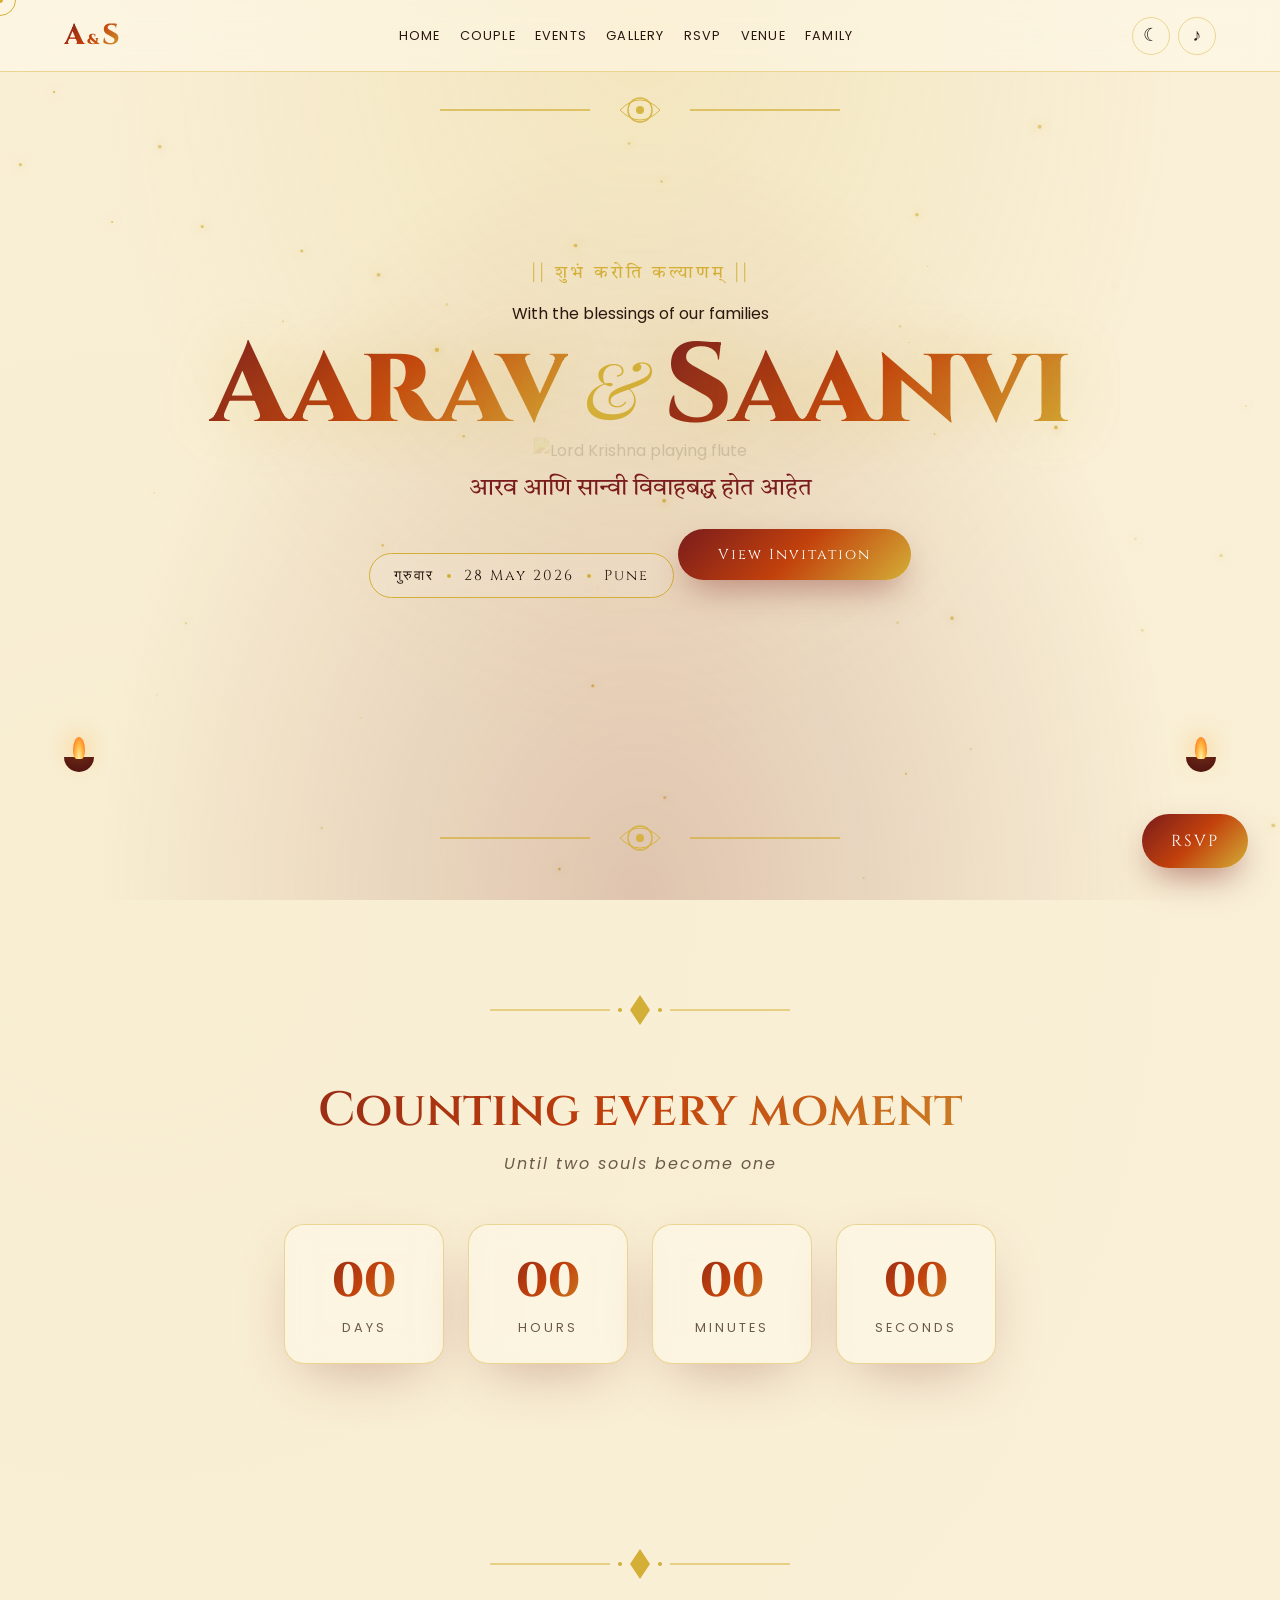
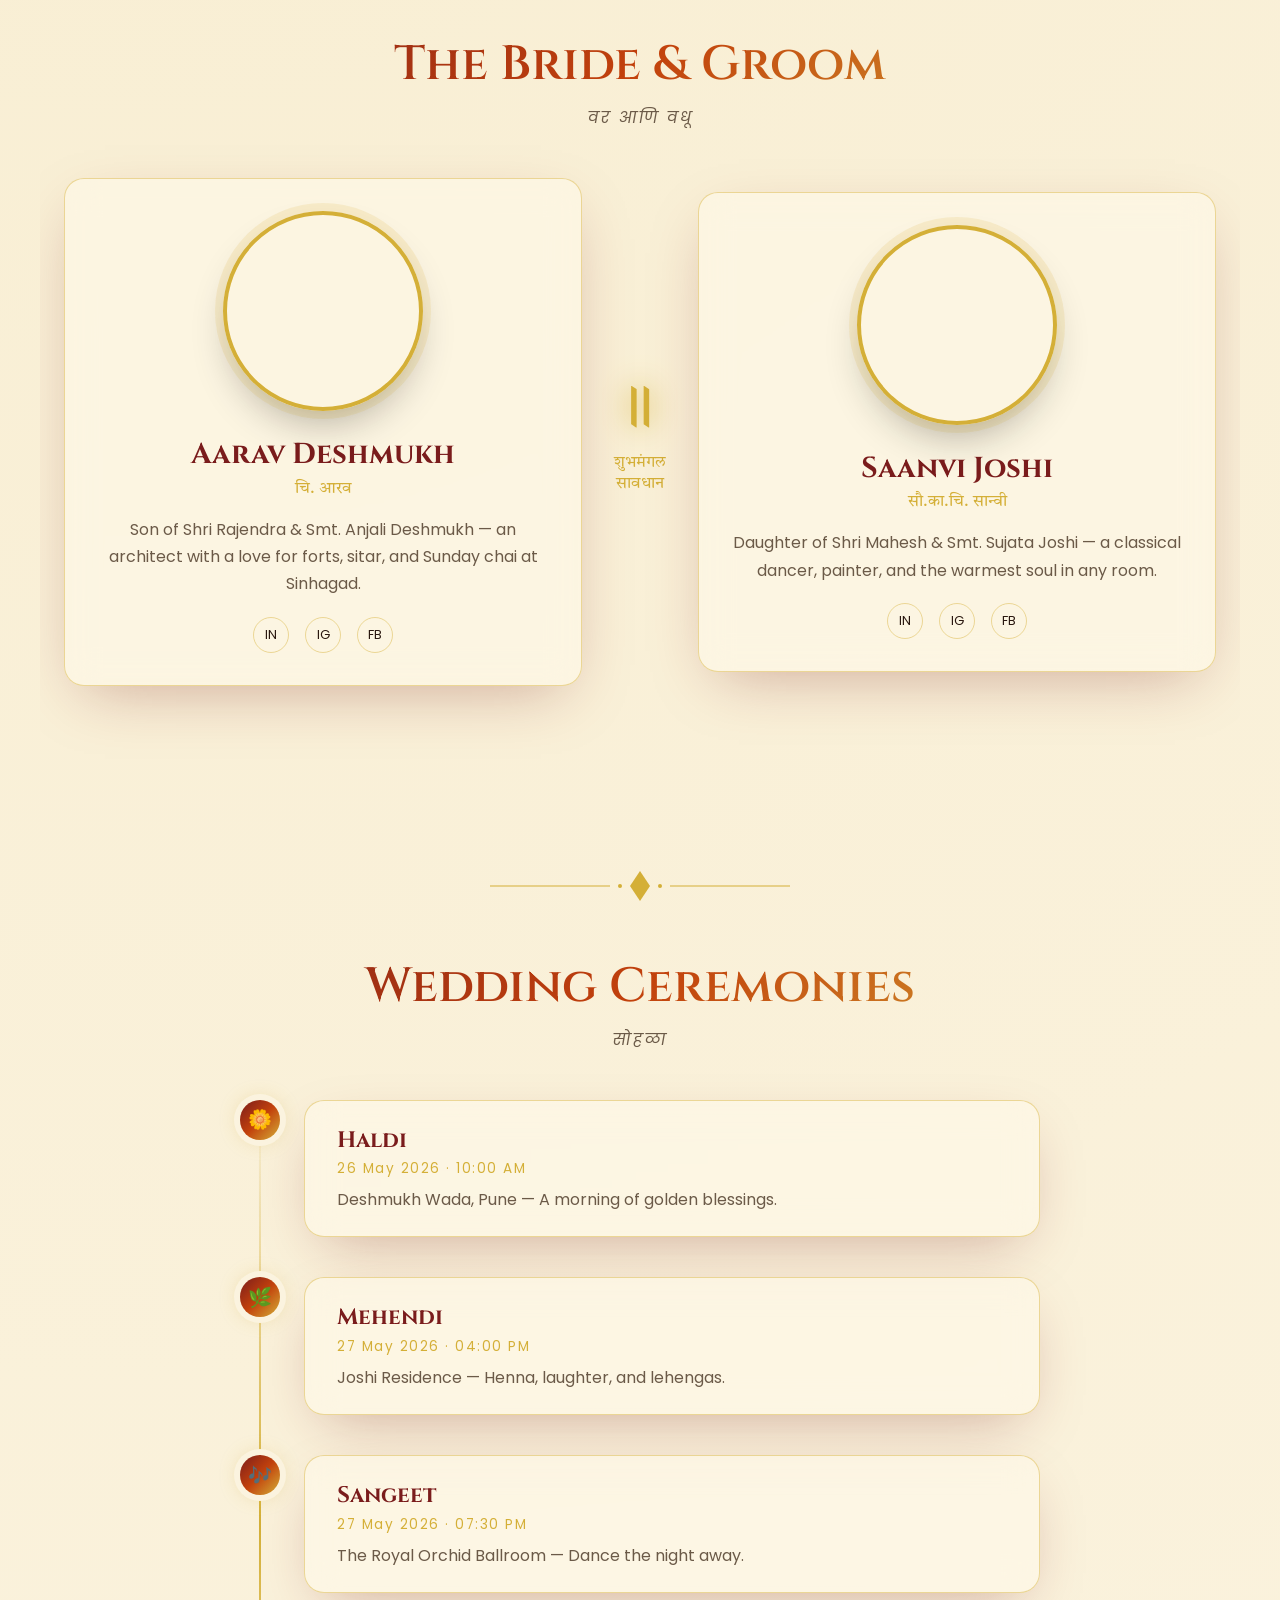
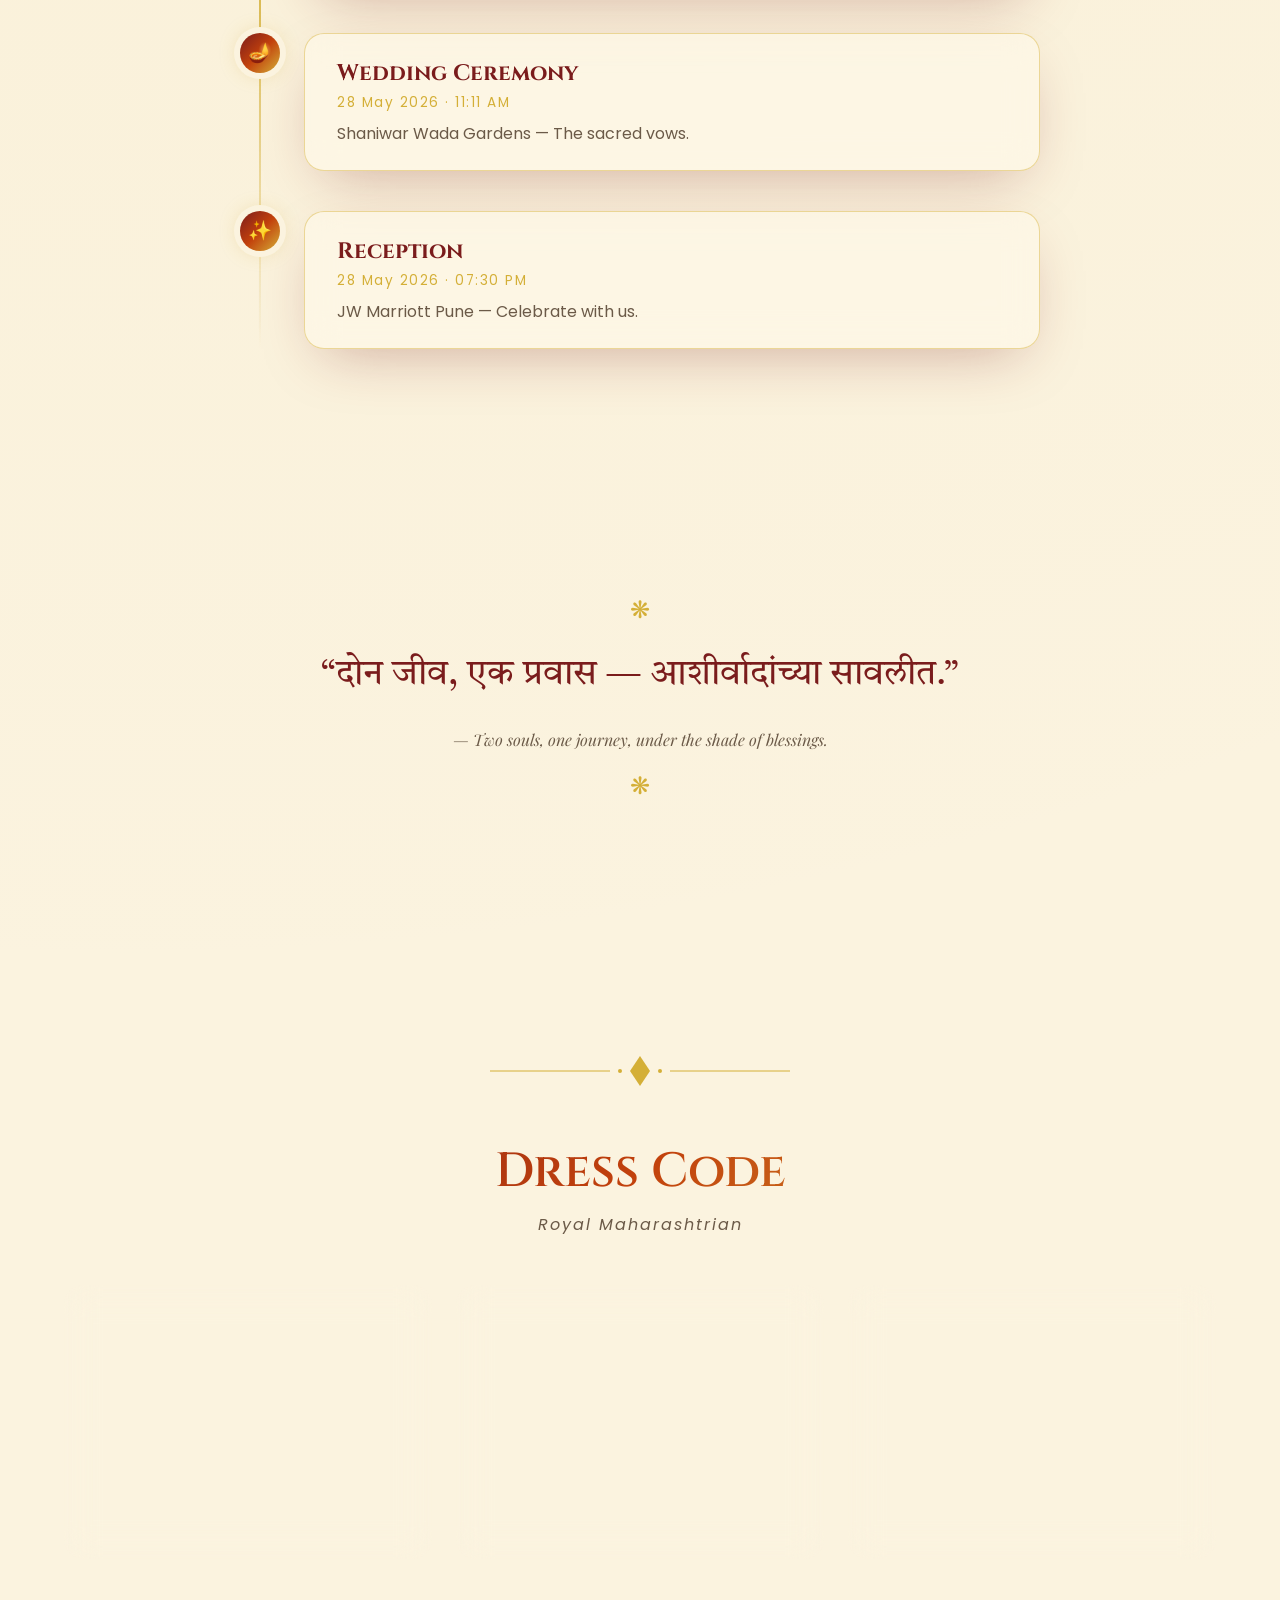
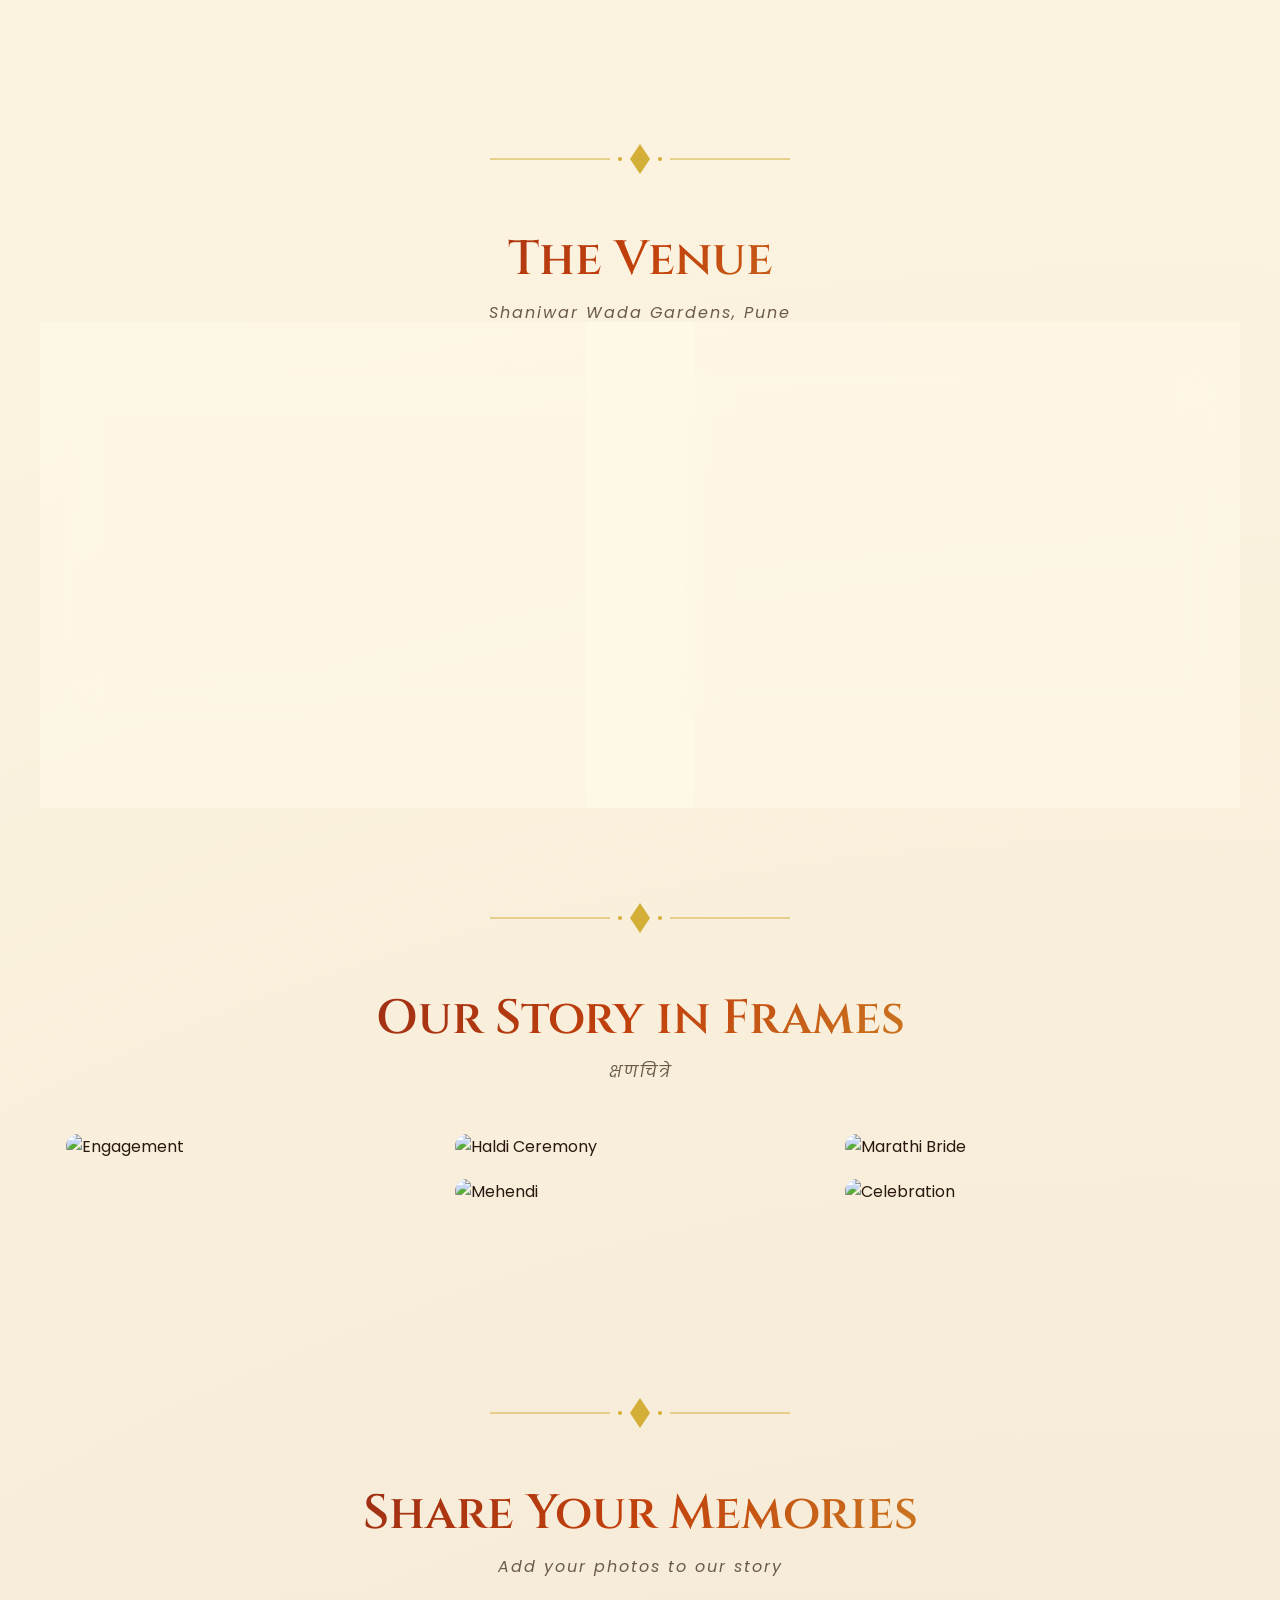
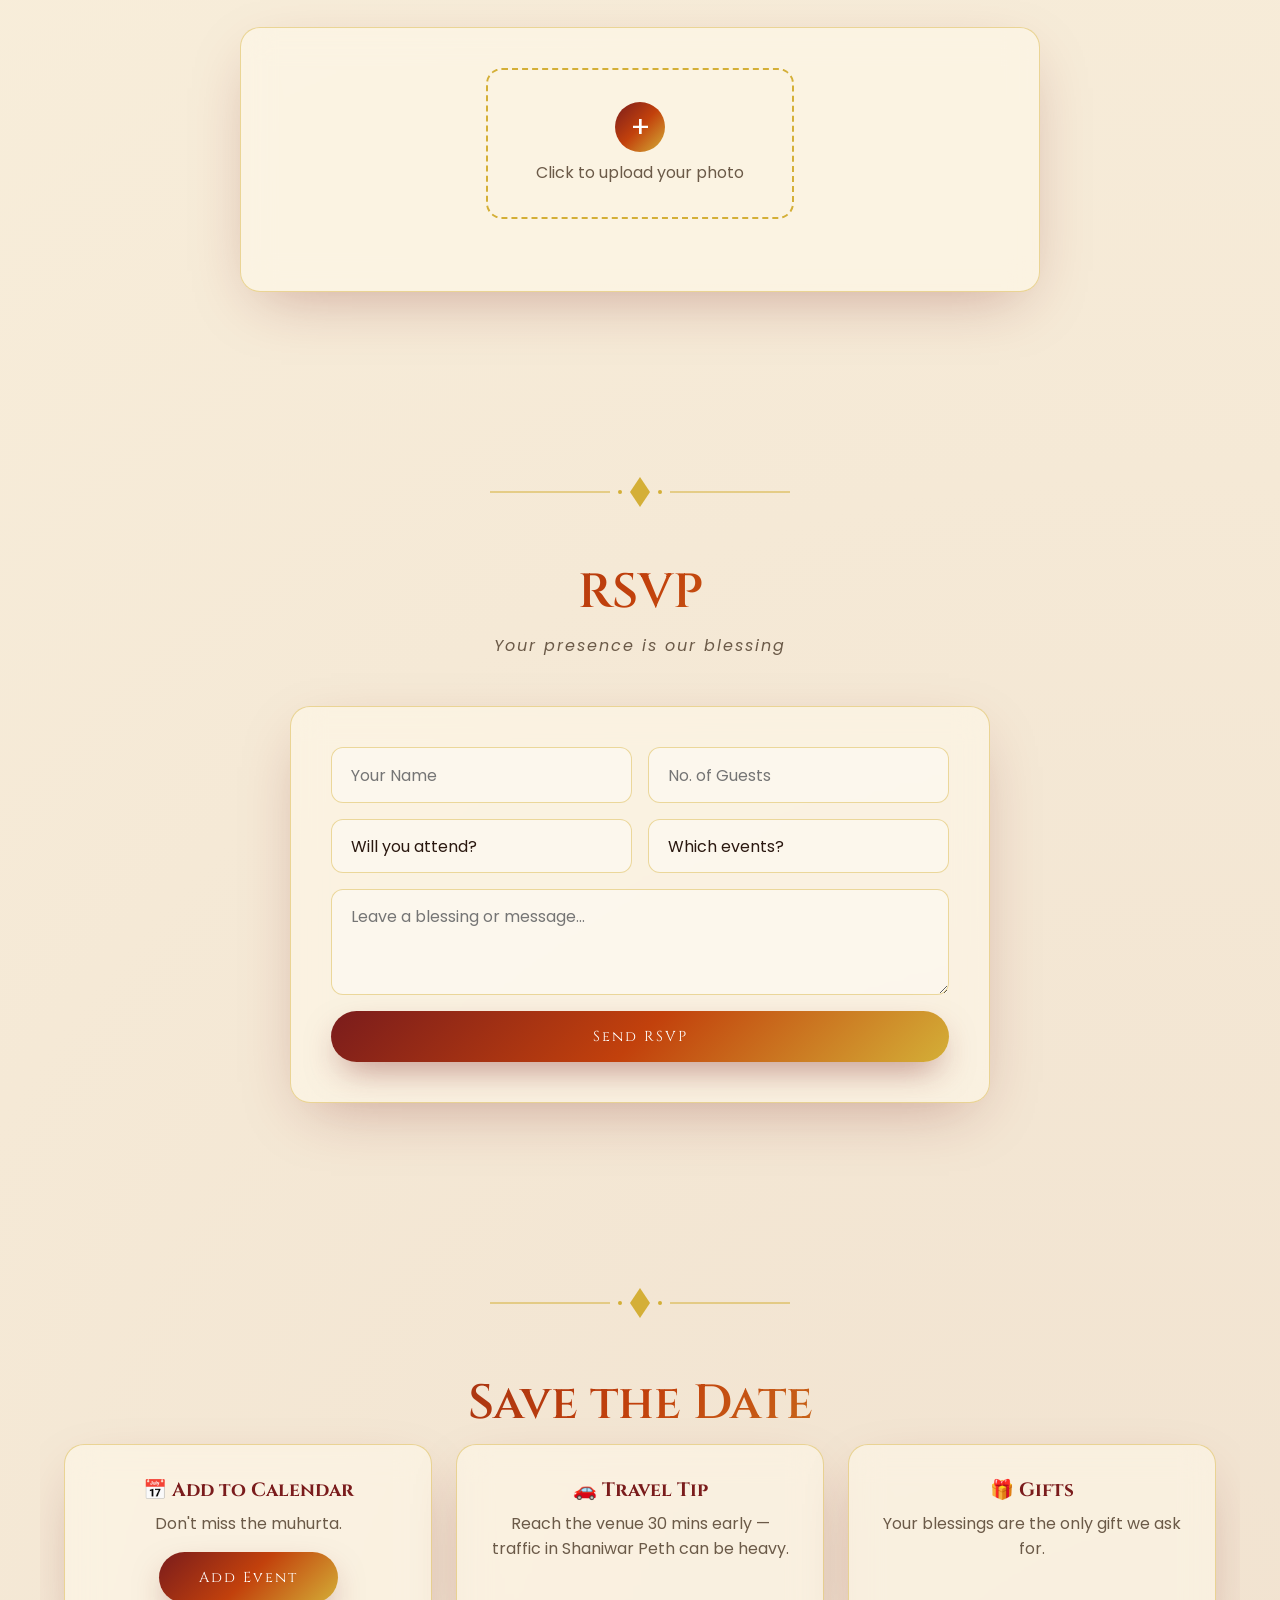
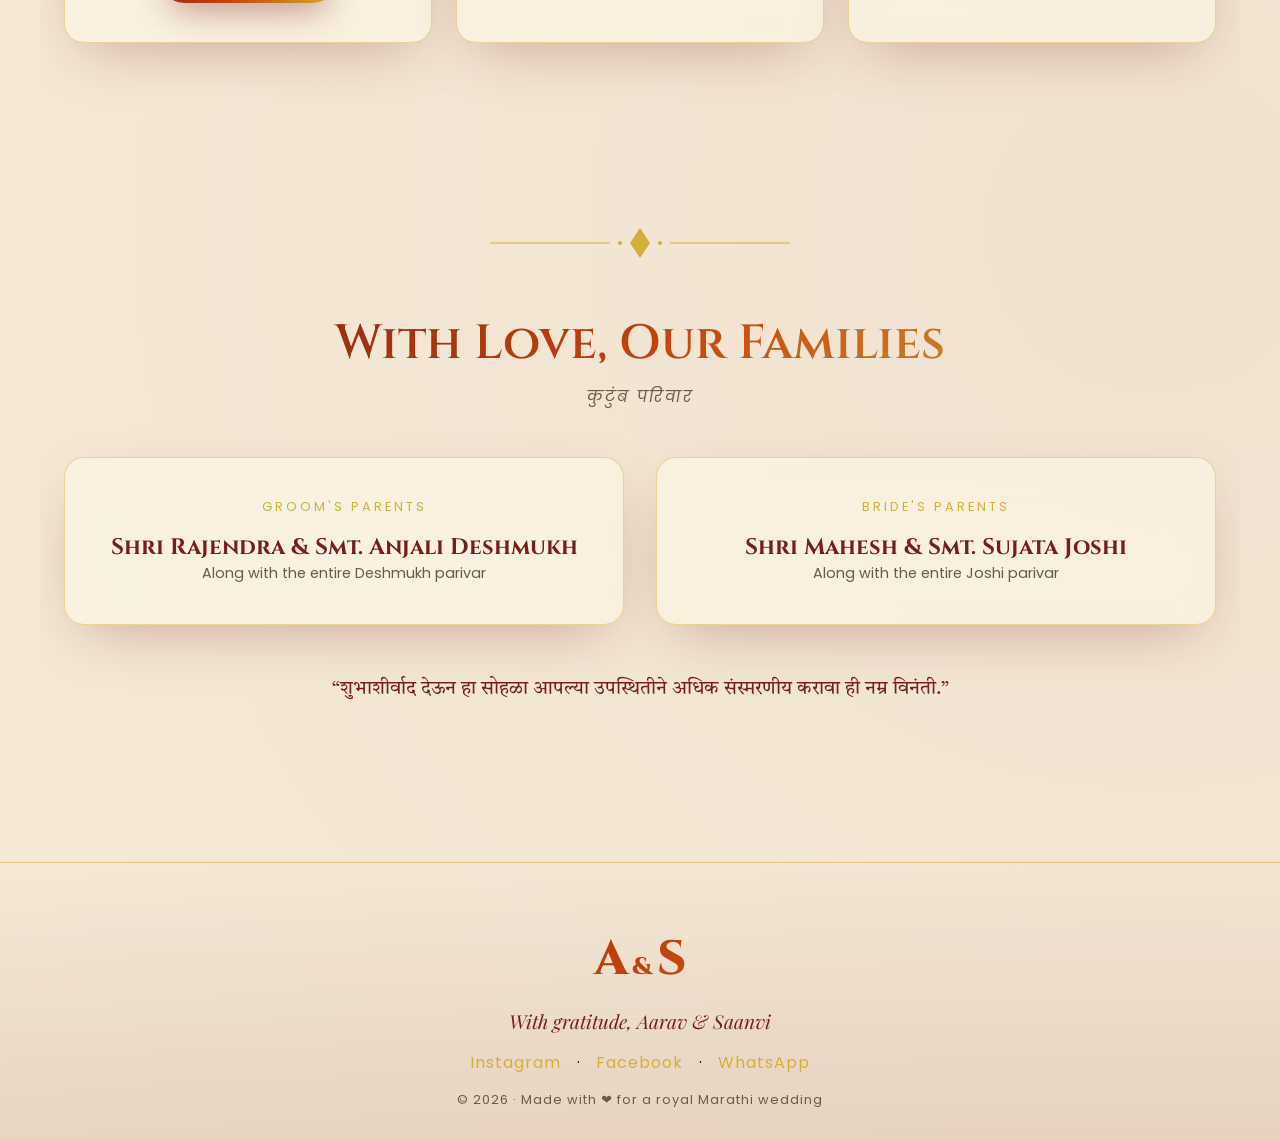
==== index.html @ 251d93b3 "new" ====
<!DOCTYPE html>
<html lang="mr">
<head>
<meta charset="UTF-8" />
<meta name="viewport" content="width=device-width, initial-scale=1.0" />
<meta name="description" content="Aarav & Saanvi — A Royal Marathi Wedding Invitation. Join us as two souls become one." />
<title>Aarav weds Saanvi · Royal Marathi Wedding Invitation</title>
<link rel="preconnect" href="https://fonts.googleapis.com">
<link rel="preconnect" href="https://fonts.gstatic.com" crossorigin>
<link href="https://fonts.googleapis.com/css2?family=Cinzel:wght@400;600;800&family=Playfair+Display:ital,wght@0,400;0,600;1,400&family=Poppins:wght@300;400;500;600&family=Tiro+Devanagari+Marathi&family=Yatra+One&display=swap" rel="stylesheet">
<link rel="stylesheet" href="https://unpkg.com/aos@2.3.4/dist/aos.css" />
<link rel="stylesheet" href="style.css" />
</head>
<body>

<!-- =========== LOADER =========== -->
<div id="loader" class="loader">
  <div class="loader-mandala"></div>
  <p class="loader-text">|| श्री गणेशाय नमः ||</p>
</div>

<!-- =========== CUSTOM CURSOR =========== -->
<div class="cursor-dot"></div>
<div class="cursor-ring"></div>

<!-- =========== SCROLL PROGRESS =========== -->
<div class="scroll-progress" id="scrollProgress"></div>

<!-- =========== PARTICLES =========== -->
<canvas id="particles"></canvas>

<!-- =========== FLOATING PETALS =========== -->
<div class="petals" id="petals"></div>

<!-- =========== NAV =========== -->
<header class="nav" id="nav">
  <a href="#hero" class="nav-logo">
    <span class="monogram">A<small>&amp;</small>S</span>
  </a>
  <nav class="nav-links" id="navLinks">
    <a href="#hero">Home</a>
    <a href="#couple">Couple</a>
    <a href="#events">Events</a>
    <a href="#gallery">Gallery</a>
    <a href="#rsvp">RSVP</a>
    <a href="#venue">Venue</a>
    <a href="#family">Family</a>
  </nav>
  <div class="nav-actions">
    <button class="icon-btn" id="themeToggle" title="Toggle theme">☾</button>
    <button class="icon-btn" id="audioToggle" title="Toggle music">♪</button>
    <button class="hamburger" id="hamburger" aria-label="Menu"><span></span><span></span><span></span></button>
  </div>
</header>

<audio id="bgMusic" loop>
  <source src="https://cdn.pixabay.com/download/audio/2022/03/15/audio_b87e9c4d6e.mp3?filename=indian-sitar-meditation-7969.mp3" type="audio/mpeg">
</audio>

<!-- =========== HERO =========== -->
<section id="hero" class="hero">
  <div class="hero-ornament top"></div>
  <div class="hero-inner">
    <p class="hero-shlok" data-aos="fade-down">|| शुभं करोति कल्याणम् ||</p>
    <p class="hero-pre" data-aos="fade-up">With the blessings of our families</p>
    <h1 class="hero-names" data-aos="zoom-in" data-aos-delay="200">
      <span class="name">Aarav</span>
      <span class="amp">&amp;</span>
      <span class="name">Saanvi</span>
    </h1>
    <p class="hero-marathi" data-aos="fade-up" data-aos-delay="400">आरव आणि सान्वी विवाहबद्ध होत आहेत</p>
    <div class="hero-date" data-aos="fade-up" data-aos-delay="500">
      <span>गुरुवार</span><span class="dot"></span><span>28 May 2026</span><span class="dot"></span><span>Pune</span>
    </div>
    <a href="#invite" class="btn-royal shimmer" data-aos="fade-up" data-aos-delay="700">View Invitation</a>
  </div>
  <div class="hero-ornament bottom"></div>
  <img src="https://upload.wikimedia.org/wikipedia/commons/thumb/c/c5/Krishna_playing_the_flute.png/548px-Krishna_playing_the_flute.png" class="hero-krishna" alt="Lord Krishna playing flute">
  <div class="diya"><div class="flame"></div></div>
  <div class="diya right"><div class="flame"></div></div>
</section>

<!-- =========== INVITE / COUNTDOWN =========== -->
<section id="invite" class="section countdown-section">
  <div class="ornament-sep" data-aos="fade-up"></div>
  <h2 class="section-title" data-aos="fade-up">Counting every moment</h2>
  <p class="section-sub" data-aos="fade-up">Until two souls become one</p>
  <div class="countdown" id="countdown" data-aos="zoom-in">
    <div class="cd-card"><span id="cd-days">00</span><label>Days</label></div>
    <div class="cd-card"><span id="cd-hours">00</span><label>Hours</label></div>
    <div class="cd-card"><span id="cd-mins">00</span><label>Minutes</label></div>
    <div class="cd-card"><span id="cd-secs">00</span><label>Seconds</label></div>
  </div>
</section>

<!-- =========== COUPLE =========== -->
<section id="couple" class="section">
  <div class="ornament-sep" data-aos="fade-up"></div>
  <h2 class="section-title" data-aos="fade-up">The Bride &amp; Groom</h2>
  <p class="section-sub" data-aos="fade-up">वर आणि वधू</p>
  <div class="couple-grid">
    <article class="couple-card glass" data-aos="fade-right">
      <div class="couple-photo" style="background-image:url('https://images.unsplash.com/photo-1512132411229-c30391241dd8?w=800&q=80')"></div>
      <h3>Aarav Deshmukh</h3>
      <p class="marathi-accent">चि. आरव</p>
      <p class="bio">Son of Shri Rajendra &amp; Smt. Anjali Deshmukh — an architect with a love for forts, sitar, and Sunday chai at Sinhagad.</p>
      <div class="socials"><a href="#">in</a><a href="#">ig</a><a href="#">fb</a></div>
    </article>
    <div class="couple-knot" data-aos="zoom-in">
      <div class="knot-symbol">॥</div>
      <p>शुभमंगल<br>सावधान</p>
    </div>
    <article class="couple-card glass" data-aos="fade-left">
      <div class="couple-photo" style="background-image:url('https://images.unsplash.com/photo-1583939003579-730e3918a45a?w=800&q=80')"></div>
      <h3>Saanvi Joshi</h3>
      <p class="marathi-accent">सौ.का.चि. सान्वी</p>
      <p class="bio">Daughter of Shri Mahesh &amp; Smt. Sujata Joshi — a classical dancer, painter, and the warmest soul in any room.</p>
      <div class="socials"><a href="#">in</a><a href="#">ig</a><a href="#">fb</a></div>
    </article>
  </div>
</section>

<!-- =========== EVENTS =========== -->
<section id="events" class="section">
  <div class="ornament-sep" data-aos="fade-up"></div>
  <h2 class="section-title" data-aos="fade-up">Wedding Ceremonies</h2>
  <p class="section-sub" data-aos="fade-up">सोहळा</p>
  <div class="timeline">
    <div class="t-item" data-aos="fade-up">
      <div class="t-icon">🌼</div>
      <div class="t-card glass">
        <h4>Haldi</h4>
        <p class="t-meta">26 May 2026 · 10:00 AM</p>
        <p>Deshmukh Wada, Pune — A morning of golden blessings.</p>
      </div>
    </div>
    <div class="t-item" data-aos="fade-up">
      <div class="t-icon">🌿</div>
      <div class="t-card glass">
        <h4>Mehendi</h4>
        <p class="t-meta">27 May 2026 · 04:00 PM</p>
        <p>Joshi Residence — Henna, laughter, and lehengas.</p>
      </div>
    </div>
    <div class="t-item" data-aos="fade-up">
      <div class="t-icon">🎶</div>
      <div class="t-card glass">
        <h4>Sangeet</h4>
        <p class="t-meta">27 May 2026 · 07:30 PM</p>
        <p>The Royal Orchid Ballroom — Dance the night away.</p>
      </div>
    </div>
    <div class="t-item" data-aos="fade-up">
      <div class="t-icon">🪔</div>
      <div class="t-card glass">
        <h4>Wedding Ceremony</h4>
        <p class="t-meta">28 May 2026 · 11:11 AM</p>
        <p>Shaniwar Wada Gardens — The sacred vows.</p>
      </div>
    </div>
    <div class="t-item" data-aos="fade-up">
      <div class="t-icon">✨</div>
      <div class="t-card glass">
        <h4>Reception</h4>
        <p class="t-meta">28 May 2026 · 07:30 PM</p>
        <p>JW Marriott Pune — Celebrate with us.</p>
      </div>
    </div>
  </div>
</section>

<!-- =========== MARATHI QUOTE =========== -->
<section class="section quote-section">
  <blockquote class="marathi-quote" data-aos="fade-up">
    “दोन जीव, एक प्रवास — आशीर्वादांच्या सावलीत.”
    <cite>— Two souls, one journey, under the shade of blessings.</cite>
  </blockquote>
</section>

<!-- =========== DRESS CODE =========== -->
<section id="dress" class="section">
  <div class="ornament-sep" data-aos="fade-up"></div>
  <h2 class="section-title" data-aos="fade-up">Dress Code</h2>
  <p class="section-sub" data-aos="fade-up">Royal Maharashtrian</p>
  <div class="dress-grid">
    <div class="dress-card glass" data-aos="zoom-in">
      <div class="dress-icon">👰</div>
      <h4>For Her</h4>
      <p>Nauvari saree, Paithani, or lehenga in royal hues. Nath, kolhapuri jewellery, gajra.</p>
    </div>
    <div class="dress-card glass" data-aos="zoom-in" data-aos-delay="100">
      <div class="dress-icon">🤵</div>
      <h4>For Him</h4>
      <p>Sherwani, kurta-pajama or dhoti-uparna with Peshwai pheta in maroon or gold.</p>
    </div>
    <div class="dress-card glass" data-aos="zoom-in" data-aos-delay="200">
      <h4>Palette</h4>
      <div class="palette">
        <span style="background:#7a1c1c"></span>
        <span style="background:#c2410c"></span>
        <span style="background:#f5e6c8"></span>
        <span style="background:#d4af37"></span>
        <span style="background:#1b1b1b"></span>
      </div>
      <p>Maroon · Saffron · Cream · Gold · Ink</p>
    </div>
  </div>
</section>

<!-- =========== VENUE =========== -->
<section id="venue" class="section">
  <div class="ornament-sep" data-aos="fade-up"></div>
  <h2 class="section-title" data-aos="fade-up">The Venue</h2>
  <p class="section-sub" data-aos="fade-up">Shaniwar Wada Gardens, Pune</p>
  <div class="venue-grid">
    <a href="https://www.google.com/maps/dir/?api=1&destination=Shaniwar+Wada+Pune" target="_blank" class="venue-map glass" data-aos="fade-right" title="Open in Google Maps">
      <iframe src="https://www.google.com/maps?q=Shaniwar+Wada+Pune&output=embed" loading="lazy" referrerpolicy="no-referrer-when-downgrade"></iframe>
    </a>
    <div class="venue-info glass" data-aos="fade-left">
      <h3>Shaniwar Wada Gardens</h3>
      <p>Shaniwar Peth, Pune, Maharashtra 411030</p>
      <p class="muted">Ample parking. Valet available. Please arrive 30 minutes before muhurta.</p>
      <a class="btn-royal" target="_blank" href="https://www.google.com/maps/dir/?api=1&destination=Shaniwar+Wada+Pune">Navigate Now</a>
    </div>
  </div>
</section>

<!-- =========== GALLERY =========== -->
<section id="gallery" class="section">
  <div class="ornament-sep" data-aos="fade-up"></div>
  <h2 class="section-title" data-aos="fade-up">Our Story in Frames</h2>
  <p class="section-sub" data-aos="fade-up">क्षणचित्रे</p>
  <div class="masonry" id="masonry">
    <img data-aos="fade-up" src="https://images.unsplash.com/photo-1515934751635-c81c6bc9a2d8?w=800&q=80" alt="Engagement">
    <img data-aos="fade-up" src="https://images.unsplash.com/photo-1607861716497-e65ab29fc7ac?w=800&q=80" alt="">
    <img data-aos="fade-up" src="https://images.unsplash.com/photo-1621112904887-419379ce6824?w=800&q=80" alt="Haldi Ceremony">
    <img data-aos="fade-up" src="https://images.unsplash.com/photo-1544006659-f0b21f04cb1d?w=800&q=80" alt="Mehendi">
    <img data-aos="fade-up" src="https://images.unsplash.com/photo-1583939411023-14783179e581?w=800&q=80" alt="Marathi Bride">
    <img data-aos="fade-up" src="https://images.unsplash.com/photo-1606800052052-a08af7148866?w=800&q=80" alt="Celebration">
  </div>
</section>

<!-- =========== GUEST UPLOAD =========== -->
<section id="upload" class="section">
  <div class="ornament-sep" data-aos="fade-up"></div>
  <h2 class="section-title" data-aos="fade-up">Share Your Memories</h2>
  <p class="section-sub" data-aos="fade-up">Add your photos to our story</p>
  <div class="upload-box glass" data-aos="zoom-in">
    <label class="upload-label" for="guestUpload">
      <span class="upload-plus">+</span>
      <span>Click to upload your photo</span>
    </label>
    <input id="guestUpload" type="file" accept="image/*" hidden multiple>
    <div class="guest-gallery" id="guestGallery"></div>
  </div>
</section>

<!-- =========== RSVP =========== -->
<section id="rsvp" class="section">
  <div class="ornament-sep" data-aos="fade-up"></div>
  <h2 class="section-title" data-aos="fade-up">RSVP</h2>
  <p class="section-sub" data-aos="fade-up">Your presence is our blessing</p>
  <form class="rsvp-form glass" id="rsvpForm" data-aos="fade-up">
    <div class="row">
      <input required name="name" placeholder="Your Name" />
      <input required type="number" min="1" max="20" name="guests" placeholder="No. of Guests" />
    </div>
    <div class="row">
      <select name="attending" required>
        <option value="">Will you attend?</option>
        <option>Joyfully accepts</option>
        <option>Regretfully declines</option>
      </select>
      <select name="event">
        <option value="">Which events?</option>
        <option>All ceremonies</option>
        <option>Wedding only</option>
        <option>Reception only</option>
      </select>
    </div>
    <textarea name="message" rows="3" placeholder="Leave a blessing or message..."></textarea>
    <button class="btn-royal shimmer" type="submit">Send RSVP</button>
    <p class="rsvp-thanks" id="rsvpThanks" hidden>🌸 Thank you! Your blessings are received.</p>
  </form>
</section>

<!-- =========== REMINDER =========== -->
<section id="reminder" class="section">
  <div class="ornament-sep" data-aos="fade-up"></div>
  <h2 class="section-title" data-aos="fade-up">Save the Date</h2>
  <div class="reminder-grid">
    <div class="rem-card glass" data-aos="fade-up">
      <h4>📅 Add to Calendar</h4>
      <p>Don't miss the muhurta.</p>
      <a class="btn-royal" id="calBtn" href="#">Add Event</a>
    </div>
    <div class="rem-card glass" data-aos="fade-up" data-aos-delay="100">
      <h4>🚗 Travel Tip</h4>
      <p>Reach the venue 30 mins early — traffic in Shaniwar Peth can be heavy.</p>
    </div>
    <div class="rem-card glass" data-aos="fade-up" data-aos-delay="200">
      <h4>🎁 Gifts</h4>
      <p>Your blessings are the only gift we ask for.</p>
    </div>
  </div>
</section>

<!-- =========== FAMILY =========== -->
<section id="family" class="section">
  <div class="ornament-sep" data-aos="fade-up"></div>
  <h2 class="section-title" data-aos="fade-up">With Love, Our Families</h2>
  <p class="section-sub" data-aos="fade-up">कुटुंब परिवार</p>
  <div class="family-grid">
    <div class="family-card glass" data-aos="fade-right">
      <p class="fam-tag">Groom's Parents</p>
      <h3>Shri Rajendra &amp; Smt. Anjali Deshmukh</h3>
      <p class="muted">Along with the entire Deshmukh parivar</p>
    </div>
    <div class="family-card glass" data-aos="fade-left">
      <p class="fam-tag">Bride's Parents</p>
      <h3>Shri Mahesh &amp; Smt. Sujata Joshi</h3>
      <p class="muted">Along with the entire Joshi parivar</p>
    </div>
  </div>
  <p class="blessing" data-aos="fade-up">
    “शुभाशीर्वाद देऊन हा सोहळा आपल्या उपस्थितीने अधिक संस्मरणीय करावा ही नम्र विनंती.”
  </p>
</section>

<!-- =========== FOOTER =========== -->
<footer class="footer">
  <div class="footer-monogram">A<small>&amp;</small>S</div>
  <p class="footer-thanks">With gratitude, Aarav &amp; Saanvi</p>
  <div class="footer-socials">
    <a href="#">Instagram</a><span>·</span><a href="#">Facebook</a><span>·</span><a href="#">WhatsApp</a>
  </div>
  <p class="copyright">© 2026 · Made with ❤ for a royal Marathi wedding</p>
</footer>

<!-- Floating RSVP -->
<a href="#rsvp" class="floating-rsvp shimmer">RSVP</a>

<!-- Lightbox -->
<div class="lightbox" id="lightbox"><img id="lightboxImg" alt=""><span class="lb-close">×</span></div>

<script src="https://unpkg.com/aos@2.3.4/dist/aos.js"></script>
<script src="script.js"></script>
</body>
</html>
---- style.css ----
/* =====================================================
   Royal Marathi Wedding Invitation — Stylesheet
   Palette: Maroon · Saffron · Cream · Gold · Ink
   ===================================================== */

:root {
  --maroon: #7a1c1c;
  --maroon-deep: #4d0f0f;
  --saffron: #c2410c;
  --gold: #d4af37;
  --gold-soft: #e8c66a;
  --cream: #f5e6c8;
  --cream-soft: #fbf3df;
  --ink: #1b1410;
  --bg: #fbf3df;
  --fg: #2a1810;
  --muted: #6b5a48;
  --glass: rgba(255, 250, 235, 0.55);
  --glass-border: rgba(212, 175, 55, 0.45);
  --shadow-gold: 0 20px 60px -20px rgba(122, 28, 28, 0.35);
  --grad-royal: linear-gradient(135deg, #7a1c1c 0%, #c2410c 50%, #d4af37 100%);
  --grad-gold: linear-gradient(135deg, #d4af37, #f5e6c8, #d4af37);

  --f-display: "Cinzel", "Playfair Display", serif;
  --f-body: "Poppins", system-ui, sans-serif;
  --f-marathi: "Tiro Devanagari Marathi", "Yatra One", serif;
  --f-yatra: "Yatra One", serif;
}

[data-theme="dark"] {
  --bg: #14080a;
  --fg: #f5e6c8;
  --muted: #c9b48a;
  --cream: #2a1a14;
  --cream-soft: #1d1109;
  --glass: rgba(40, 20, 15, 0.55);
  --glass-border: rgba(212, 175, 55, 0.35);
}

* { box-sizing: border-box; margin: 0; padding: 0; }

html { scroll-behavior: smooth; overflow-x: hidden; width: 100%; }

body {
  font-family: var(--f-body);
  background: var(--bg);
  color: var(--fg);
  overflow-x: hidden;
  cursor: none;
  background-image:
    radial-gradient(circle at 10% 10%, rgba(212,175,55,.08), transparent 40%),
    radial-gradient(circle at 90% 90%, rgba(122,28,28,.08), transparent 40%);
}

a { color: inherit; text-decoration: none; }
img { max-width: 100%; display: block; }

/* ========= LOADER ========= */
.loader {
  position: fixed; inset: 0; z-index: 9999;
  background: radial-gradient(circle, var(--maroon-deep), #000);
  display: grid; place-items: center;
  transition: opacity .8s ease, visibility .8s ease;
}
.loader.hide { opacity: 0; visibility: hidden; }
.loader-mandala {
  width: 120px; height: 120px;
  border-radius: 50%;
  border: 3px dashed var(--gold);
  border-top-color: var(--cream);
  animation: spin 3s linear infinite;
  box-shadow: 0 0 60px rgba(212,175,55,.6);
}
.loader-text {
  position: absolute; bottom: 30%;
  color: var(--gold); font-family: var(--f-marathi); font-size: 1.2rem;
  letter-spacing: 2px;
}
@keyframes spin { to { transform: rotate(360deg); } }

/* ========= CURSOR ========= */
.cursor-dot, .cursor-ring {
  position: fixed; pointer-events: none; z-index: 9998;
  border-radius: 50%; transform: translate(-50%, -50%);
  transition: transform .15s ease;
}
.cursor-dot { width: 6px; height: 6px; background: var(--gold); }
.cursor-ring { width: 32px; height: 32px; border: 1.5px solid var(--gold); transition: transform .25s ease, width .25s, height .25s; }
.cursor-ring.grow { width: 60px; height: 60px; background: rgba(212,175,55,.15); }
@media (max-width: 900px) { .cursor-dot, .cursor-ring { display: none; } body { cursor: auto; } }

/* ========= SCROLL PROGRESS ========= */
.scroll-progress {
  position: fixed; top: 0; left: 0; height: 3px; width: 0;
  background: var(--grad-gold); z-index: 9000;
  box-shadow: 0 0 10px var(--gold);
}

/* ========= PARTICLES & PETALS ========= */
#particles { position: fixed; inset: 0; z-index: -1; pointer-events: none; }
.petals { position: fixed; inset: 0; pointer-events: none; z-index: 1; overflow: hidden; }
.petal {
  position: absolute; top: -20px;
  width: 14px; height: 14px;
  background: radial-gradient(circle at 30% 30%, #ffb88c, #c2410c 60%, #7a1c1c);
  border-radius: 50% 0 50% 0;
  opacity: .75;
  animation: petalFall linear infinite;
}
@keyframes petalFall {
  0% { transform: translateY(-20px) rotate(0); opacity: 0; }
  10% { opacity: .8; }
  100% { transform: translateY(110vh) rotate(720deg); opacity: 0; }
}

/* ========= NAV ========= */
.nav {
  position: fixed; top: 0; left: 0; right: 0; z-index: 100;
  display: flex; align-items: center; justify-content: space-between;
  padding: 1rem 5%;
  padding-top: calc(1rem + env(safe-area-inset-top, 0px));
  backdrop-filter: blur(14px);
  background: var(--glass);
  border-bottom: 1px solid var(--glass-border);
  transition: padding .3s ease, background .3s ease;
}
.nav.scrolled { padding-top: calc(0.5rem + env(safe-area-inset-top, 0px)); padding-bottom: 0.5rem; box-shadow: 0 10px 30px -15px rgba(0,0,0,.25); }
.monogram {
  font-family: var(--f-display); font-size: 1.8rem; font-weight: 800;
  background: var(--grad-royal); -webkit-background-clip: text; background-clip: text; color: transparent;
}
.monogram small { font-size: .9rem; padding: 0 .15rem; }
.nav-links { display: flex; gap: 1.2rem; }
.nav-links a {
  font-size: 0.8rem; letter-spacing: 1.2px; text-transform: uppercase;
  position: relative; padding: .25rem 0;
}
.nav-links a::after {
  content: ""; position: absolute; left: 0; bottom: -4px; width: 0; height: 1px;
  background: var(--grad-gold); transition: width .3s ease;
}
.nav-links a:hover::after { width: 100%; }
.nav-actions { display: flex; gap: .5rem; align-items: center; }
.icon-btn {
  width: 38px; height: 38px; border-radius: 50%;
  border: 1px solid var(--glass-border); background: transparent;
  color: var(--fg); font-size: 1.1rem; cursor: none;
  transition: all .3s ease;
}
.icon-btn:hover { background: var(--gold); color: var(--ink); transform: rotate(15deg); }
.hamburger { display: none; width: 38px; height: 38px; background: transparent; border: none; flex-direction: column; gap: 5px; justify-content: center; align-items: center; cursor: pointer; }
.hamburger span { display: block; width: 22px; height: 2px; background: var(--fg); transition: .3s; }
.hamburger.open span:nth-child(1) { transform: rotate(45deg) translate(5px, 5px); }
.hamburger.open span:nth-child(2) { opacity: 0; }
.hamburger.open span:nth-child(3) { transform: rotate(-45deg) translate(5px, -5px); }

@media (max-width: 900px) {
  .hamburger { display: flex; }
  .nav-links {
    position: fixed; top: 0; left: 0; right: 0; bottom: 0;
    height: 100vh; height: calc(var(--vh, 1vh) * 100);
    flex-direction: column; justify-content: center; align-items: center;
    padding: 2rem; gap: 2rem;
    background: var(--glass); backdrop-filter: blur(20px);
    transform: translateX(100%); 
    visibility: hidden;
    pointer-events: none;
    transition: transform .4s cubic-bezier(0.4, 0, 0.2, 1), visibility .4s;
    z-index: -1;
  }
  .nav-links.open { transform: translateX(0); visibility: visible; pointer-events: auto; }
  .nav-links a { font-size: 1.2rem; }
}

/* ========= HERO ========= */
.hero {
  height: 100vh; height: calc(var(--vh, 1vh) * 100);
  position: relative;
  display: grid; place-items: center;
  text-align: center; padding: 0 1.5rem;
  background:
    radial-gradient(ellipse at top, rgba(212,175,55,.15), transparent 60%),
    radial-gradient(ellipse at bottom, rgba(122,28,28,.2), transparent 60%);
  overflow: hidden;
}
.hero-ornament {
  position: absolute; left: 50%; transform: translateX(-50%);
  width: min(420px, 80%); height: 60px;
  background: url("data:image/svg+xml;utf8,<svg xmlns='http://www.w3.org/2000/svg' viewBox='0 0 400 60'><path d='M0 30 L150 30 M250 30 L400 30' stroke='%23d4af37' stroke-width='1.5'/><circle cx='200' cy='30' r='12' fill='none' stroke='%23d4af37' stroke-width='1.5'/><circle cx='200' cy='30' r='4' fill='%23d4af37'/><path d='M180 30 Q200 10 220 30 Q200 50 180 30' fill='none' stroke='%23d4af37' stroke-width='1'/></svg>") no-repeat center/contain;
  opacity: .9;
}
.hero-ornament.top { top: 5rem; }
.hero-ornament.bottom { bottom: 2rem; transform: translateX(-50%) rotate(180deg); }

.hero-krishna {
  position: absolute;
  width: auto;
  z-index: 0;
  pointer-events: none;
  opacity: 0.15;
  filter: sepia(100%) saturate(300%) brightness(80%) hue-rotate(5deg);
  object-fit: contain;
  object-position: center;
  left: 50%;
  top: 50%;
  transform: translate(-50%, -50%);
  display: block !important;
  transition: opacity 0.5s ease;
}

[data-theme="dark"] .hero-krishna {
  opacity: 0.1;
  filter: sepia(100%) saturate(200%) brightness(120%) invert(10%);
}

@media (max-width: 768px) {
  .hero-krishna { 
    height: 50vh;
    opacity: 0.25;
  }
}

.hero-inner { max-width: 900px; position: relative; z-index: 5; }
.hero-shlok {
  font-family: var(--f-marathi); color: var(--gold);
  font-size: 1.1rem; letter-spacing: 3px; margin-bottom: 1rem;
}
.hero-names {
  font-family: var(--f-display); font-weight: 800;
  font-size: clamp(2.2rem, 9vw, 7rem); line-height: 1.1;
  display: flex; align-items: center; justify-content: center; gap: 0.5rem 1rem; flex-wrap: wrap;
}
.hero-names .name {
  background: var(--grad-royal); -webkit-background-clip: text; background-clip: text; color: transparent;
  text-shadow: 0 0 60px rgba(212,175,55,.3);
}
.hero-names .amp {
  font-family: "Playfair Display", serif; font-style: italic;
  color: var(--gold); font-size: .7em; font-weight: 400;
}
.hero-marathi {
  font-family: var(--f-marathi); font-size: 1.5rem;
  color: var(--maroon); margin: 1.5rem 0;
}
[data-theme="dark"] .hero-marathi { color: var(--gold-soft); }
.hero-date {
  display: inline-flex; gap: 0.8rem; align-items: center;
  padding: 0.75rem 1.5rem; border: 1px solid var(--gold);
  border-radius: 999px; backdrop-filter: blur(10px);
  background: rgba(255,255,255,.1); margin-bottom: 2.5rem;
  font-family: var(--f-display); letter-spacing: 2px; font-size: .9rem;
  flex-wrap: wrap; justify-content: center;
}
.hero-date .dot { width: 4px; height: 4px; background: var(--gold); border-radius: 50%; }
@media (max-width: 480px) {
  .hero-names { gap: 0.2rem 1rem; }
  .hero-date { font-size: 0.8rem; padding: 0.5rem 1.2rem; gap: 0.5rem; }
  .hero-marathi { font-size: 1.2rem; }
}

/* Diya */
.diya {
  position: absolute; bottom: 8rem; left: 5%;
  width: 30px; height: 15px;
  background: var(--maroon-deep); border-radius: 0 0 15px 15px;
}
.diya.right { left: auto; right: 5%; }
.flame {
  position: absolute; top: -20px; left: 50%; transform: translateX(-50%);
  width: 12px; height: 22px;
  background: radial-gradient(ellipse at center bottom, #fff5b0, #ffb33a 50%, #ff5722 100%);
  border-radius: 50% 50% 30% 30% / 60% 60% 40% 40%;
  filter: drop-shadow(0 0 12px rgba(255,180,60,.9));
  animation: flicker 1.4s ease-in-out infinite alternate;
  transform-origin: bottom;
}
@keyframes flicker {
  0% { transform: translateX(-50%) scale(1) rotate(-2deg); }
  50% { transform: translateX(-50%) scale(1.1, .95) rotate(2deg); }
  100% { transform: translateX(-50%) scale(.95, 1.05) rotate(-1deg); }
}

/* ========= SECTIONS ========= */
.section {
  padding: clamp(3rem, 10vh, 6rem) 1.5rem;
  max-width: 1200px; margin: 0 auto;
  position: relative;
  overflow-x: hidden;
}
@media (max-width: 768px) {
  .section { padding: 4rem 1rem; }
}

.section-title {
  font-family: var(--f-display); font-weight: 600;
  font-size: clamp(2rem, 4vw, 3rem); text-align: center;
  background: var(--grad-royal); -webkit-background-clip: text; background-clip: text; color: transparent;
  margin-bottom: .5rem;
}
.section-sub {
  text-align: center; color: var(--muted); font-style: italic;
  margin-bottom: 3rem; letter-spacing: 2px;
}
.ornament-sep {
  height: 40px; margin: 0 auto 3rem; max-width: 300px;
  background: url("data:image/svg+xml;utf8,<svg xmlns='http://www.w3.org/2000/svg' viewBox='0 0 300 40'><path d='M0 20 L120 20 M180 20 L300 20' stroke='%23d4af37' stroke-width='1'/><path d='M150 5 L160 20 L150 35 L140 20 Z' fill='%23d4af37'/><circle cx='130' cy='20' r='2' fill='%23d4af37'/><circle cx='170' cy='20' r='2' fill='%23d4af37'/></svg>") no-repeat center/contain;
}

.glass {
  background: var(--glass);
  backdrop-filter: blur(16px);
  border: 1px solid var(--glass-border);
  border-radius: 20px;
  box-shadow: var(--shadow-gold);
}

/* ========= COUNTDOWN ========= */
.countdown { display: flex; gap: 1.5rem; justify-content: center; flex-wrap: wrap; }
.cd-card {
  flex: 1 1 calc(50% - 1rem); max-width: 160px; padding: 1.5rem 0.5rem;
  background: var(--glass); backdrop-filter: blur(14px);
  border: 1px solid var(--glass-border); border-radius: 20px;
  text-align: center; position: relative; overflow: hidden;
  box-shadow: var(--shadow-gold);
  transition: transform .4s ease;
}
.cd-card::before {
  content: ""; position: absolute; inset: 0;
  background: var(--grad-gold); opacity: 0;
  transition: opacity .4s ease; z-index: -1;
}
.cd-card:hover { transform: translateY(-8px); }
.cd-card span {
  display: block; font-family: var(--f-display); font-weight: 800;
  font-size: clamp(1.8rem, 5vw, 3rem); color: var(--maroon);
  background: var(--grad-royal); -webkit-background-clip: text; background-clip: text; color: transparent;
}
.cd-card label {
  font-size: .8rem; letter-spacing: 3px;
  color: var(--muted); text-transform: uppercase;
}
@media (max-width: 480px) {
  .cd-card { flex: 1 1 40%; max-width: none; }
}

/* ========= COUPLE ========= */
.couple-grid {
  display: grid; grid-template-columns: 1fr auto 1fr;
  gap: 2rem; align-items: center;
}
.couple-card {
  padding: 2rem; text-align: center;
  transition: transform .5s ease, box-shadow .5s ease;
}
.couple-card:hover { transform: translateY(-10px) scale(1.02); }
.couple-photo {
  width: 200px; height: 200px; border-radius: 50%;
  margin: 0 auto 1.5rem;
  background-size: cover; background-position: center;
  border: 4px solid var(--gold);
  box-shadow: 0 0 0 8px rgba(212,175,55,.15), 0 20px 40px -10px rgba(0,0,0,.3);
  position: relative;
}
.couple-card h3 {
  font-family: var(--f-display); font-size: 1.8rem;
  color: var(--maroon); margin-bottom: .3rem;
}
[data-theme="dark"] .couple-card h3 { color: var(--gold-soft); }
.marathi-accent { font-family: var(--f-marathi); color: var(--gold); margin-bottom: 1rem; }
.bio { color: var(--muted); line-height: 1.7; }
.socials { display: flex; gap: 1rem; justify-content: center; margin-top: 1.2rem; }
.socials a {
  width: 36px; height: 36px; border-radius: 50%;
  display: grid; place-items: center;
  border: 1px solid var(--glass-border);
  font-size: .8rem; text-transform: uppercase;
  transition: all .3s ease;
}
.socials a:hover { background: var(--gold); color: var(--ink); }
.couple-knot {
  text-align: center; font-family: var(--f-marathi); color: var(--gold);
}
.knot-symbol {
  font-size: 4rem; color: var(--gold);
  animation: pulse 3s ease-in-out infinite;
  text-shadow: 0 0 30px var(--gold);
}
@keyframes pulse { 50% { transform: scale(1.15); } }
@media (max-width: 800px) {
  .couple-grid { grid-template-columns: 1fr; }
  .couple-knot { order: -1; }
}
@media (max-width: 480px) {
  .couple-photo { width: 140px; height: 140px; }
  .couple-card { padding: 1.5rem 1rem; }
  .couple-card h3 { font-size: 1.6rem; }
  .t-card { padding: 1rem; }
}

/* ========= TIMELINE ========= */
.timeline { position: relative; display: flex; flex-direction: column; gap: 2.5rem; max-width: 800px; margin: 0 auto; }
.timeline::before {
  content: ""; position: absolute;
  left: 19px; top: 0; bottom: 0; width: 2px;
  background: linear-gradient(to bottom, transparent, var(--gold), transparent);
}
.t-item { display: flex; gap: 1.5rem; align-items: flex-start; }
.t-icon {
  flex: 0 0 40px; width: 40px; height: 40px;
  background: var(--grad-royal); border-radius: 50%;
  display: grid; place-items: center; font-size: 1.2rem;
  box-shadow: 0 0 0 6px var(--bg), 0 0 20px rgba(212,175,55,.4);
  position: relative; z-index: 2;
}
.t-card { flex: 1; padding: 1.5rem 2rem; }
@media (max-width: 768px) {
  .t-card { padding: 1.2rem 1.5rem; }
}
.t-card h4 { font-family: var(--f-display); color: var(--maroon); font-size: 1.4rem; margin-bottom: .3rem; }
[data-theme="dark"] .t-card h4 { color: var(--gold-soft); }
.t-meta { color: var(--gold); letter-spacing: 1.5px; font-size: .85rem; margin-bottom: .5rem; }
.t-card p:last-child { color: var(--muted); }

/* ========= QUOTE ========= */
.quote-section { text-align: center; }
.marathi-quote {
  font-family: var(--f-marathi); font-size: clamp(1.5rem, 3vw, 2.2rem);
  color: var(--maroon); line-height: 1.6; max-width: 800px; margin: 0 auto;
  padding: 3rem 2rem; position: relative;
}
[data-theme="dark"] .marathi-quote { color: var(--gold-soft); }
.marathi-quote cite {
  display: block; margin-top: 1.5rem;
  font-family: "Playfair Display", serif; font-style: italic;
  font-size: 1rem; color: var(--muted);
}
.marathi-quote::before, .marathi-quote::after {
  content: "❋"; color: var(--gold); display: block;
  font-size: 1.5rem; margin: 1rem auto;
}

/* ========= DRESS ========= */
.dress-grid { display: grid; grid-template-columns: repeat(auto-fit, minmax(240px, 1fr)); gap: 1.5rem; }
.dress-card { padding: 2rem; text-align: center; transition: transform .4s ease; }
.dress-card:hover { transform: translateY(-6px); }
.dress-icon { font-size: 3rem; margin-bottom: 1rem; }
.dress-card h4 { font-family: var(--f-display); color: var(--maroon); margin-bottom: .8rem; font-size: 1.4rem; }
[data-theme="dark"] .dress-card h4 { color: var(--gold-soft); }
.dress-card p { color: var(--muted); line-height: 1.6; }
.palette { display: flex; justify-content: center; gap: .5rem; margin: 1rem 0; }
.palette span {
  width: 32px; height: 32px; border-radius: 50%;
  border: 2px solid var(--cream); box-shadow: 0 4px 10px rgba(0,0,0,.2);
}

/* ========= VENUE ========= */
.venue-grid { display: grid; grid-template-columns: 1fr 1fr; gap: 2rem; }
.venue-map { 
  display: block; 
  padding: .5rem; 
  overflow: hidden; 
  position: relative;
  cursor: pointer;
}
.venue-map::after {
  content: "Tap to Open Navigation";
  position: absolute; bottom: 1.5rem; left: 50%; transform: translateX(-50%);
  background: var(--maroon); color: white; padding: 0.6rem 1.2rem;
  border-radius: 999px; font-size: 0.8rem; font-family: var(--f-display);
  opacity: 0; transition: opacity 0.3s; pointer-events: none; z-index: 5;
  box-shadow: 0 4px 15px rgba(0,0,0,0.3);
  white-space: nowrap;
}
.venue-map:hover::after { opacity: 1; }
@media (max-width: 768px) { .venue-map::after { opacity: 0.9; } }

.venue-map iframe { 
  width: 100%; height: 100%; min-height: 320px; border: 0; border-radius: 16px; 
  pointer-events: none; /* Allows click to pass through to the <a> tag */
}
.venue-info { padding: 2.5rem; display: flex; flex-direction: column; justify-content: center; gap: 1rem; }
.venue-info h3 { font-family: var(--f-display); color: var(--maroon); font-size: 1.8rem; }
[data-theme="dark"] .venue-info h3 { color: var(--gold-soft); }
.muted { color: var(--muted); font-size: .9rem; }
@media (max-width: 800px) { .venue-grid { grid-template-columns: 1fr; } }

/* ========= GALLERY ========= */
.masonry { columns: 3 250px; column-gap: 1rem; }
.masonry img {
  width: 100%; margin-bottom: 1rem; border-radius: 14px;
  break-inside: avoid; cursor: none;
  border: 2px solid transparent;
  transition: transform .5s ease, border-color .3s ease, box-shadow .5s ease;
}
.masonry img:hover {
  transform: scale(1.03); border-color: var(--gold);
  box-shadow: 0 20px 50px -20px rgba(0,0,0,.4);
}

/* ========= LIGHTBOX ========= */
.lightbox {
  position: fixed; inset: 0; z-index: 9999;
  background: rgba(10,5,5,.95); display: none;
  place-items: center; padding: 2rem;
}
.lightbox.open { display: grid; animation: fadeIn .3s; }
.lightbox img { max-width: min(90vw, 800px); max-height: 90vh; border-radius: 12px; border: 3px solid var(--gold); object-fit: contain; }
.lb-close {
  position: absolute; top: 1.5rem; right: 2rem;
  color: var(--gold); font-size: 3rem; cursor: pointer; line-height: 1;
}
@keyframes fadeIn { from { opacity: 0; } to { opacity: 1; } }

/* ========= UPLOAD ========= */
.upload-box { padding: 2.5rem; text-align: center; max-width: 800px; margin: 0 auto; }
.upload-label {
  display: inline-flex; flex-direction: column; align-items: center; gap: .5rem;
  padding: 2rem 3rem; border: 2px dashed var(--gold); border-radius: 16px;
  cursor: none; transition: all .3s ease; color: var(--muted);
}
.upload-label:hover { background: rgba(212,175,55,.08); color: var(--maroon); }
.upload-plus {
  width: 50px; height: 50px; border-radius: 50%;
  background: var(--grad-royal); color: white;
  display: grid; place-items: center; font-size: 1.8rem;
}
.guest-gallery { display: grid; grid-template-columns: repeat(auto-fill, minmax(120px, 1fr)); gap: .8rem; margin-top: 2rem; }
.guest-gallery img { width: 100%; aspect-ratio: 1; object-fit: cover; border-radius: 10px; border: 2px solid var(--gold); }

/* ========= RSVP ========= */
.rsvp-form { padding: 2.5rem; max-width: 700px; margin: 0 auto; display: flex; flex-direction: column; gap: 1rem; }
.rsvp-form .row { display: grid; grid-template-columns: 1fr 1fr; gap: 1rem; }
.rsvp-form input, .rsvp-form select, .rsvp-form textarea {
  width: 100%; padding: .9rem 1.2rem; font-family: inherit; font-size: 1rem;
  background: rgba(255,255,255,.4); border: 1px solid var(--glass-border);
  border-radius: 12px; color: var(--fg); outline: none; -webkit-appearance: none;
  transition: border-color .3s ease, background .3s ease;
}
[data-theme="dark"] .rsvp-form input, [data-theme="dark"] .rsvp-form select, [data-theme="dark"] .rsvp-form textarea {
  background: rgba(0,0,0,.3);
}
.rsvp-form input:focus, .rsvp-form select:focus, .rsvp-form textarea:focus { border-color: var(--gold); }
.rsvp-thanks { color: var(--gold); text-align: center; font-family: var(--f-display); margin-top: 1rem; }
@media (max-width: 600px) { 
  .rsvp-form { padding: 1.5rem; }
  .rsvp-form .row { grid-template-columns: 1fr; } 
}

/* ========= REMINDERS ========= */
.reminder-grid { display: grid; grid-template-columns: repeat(auto-fit, minmax(260px, 1fr)); gap: 1.5rem; }
.rem-card { padding: 2rem; text-align: center; transition: transform .4s ease; }
.rem-card:hover { transform: translateY(-6px); }
.rem-card h4 { font-family: var(--f-display); color: var(--maroon); margin-bottom: .5rem; font-size: 1.2rem; }
[data-theme="dark"] .rem-card h4 { color: var(--gold-soft); }
.rem-card p { color: var(--muted); margin-bottom: 1rem; }

/* ========= FAMILY ========= */
.family-grid { display: grid; grid-template-columns: 1fr 1fr; gap: 2rem; }
.family-card { padding: 2.5rem; text-align: center; }
.fam-tag { color: var(--gold); letter-spacing: 3px; font-size: .8rem; text-transform: uppercase; margin-bottom: 1rem; }
.family-card h3 { font-family: var(--f-display); color: var(--maroon); font-size: 1.4rem; line-height: 1.4; }
[data-theme="dark"] .family-card h3 { color: var(--gold-soft); }
.blessing {
  text-align: center; max-width: 700px; margin: 3rem auto 0;
  font-family: var(--f-marathi); font-size: 1.2rem; color: var(--maroon);
  line-height: 1.8; padding: 0 1rem;
}
[data-theme="dark"] .blessing { color: var(--gold-soft); }
@media (max-width: 700px) { .family-grid { grid-template-columns: 1fr; } }

/* ========= FOOTER ========= */
.footer {
  text-align: center; padding: 4rem 1.5rem 2rem;
  background: linear-gradient(180deg, transparent, rgba(122,28,28,.1));
  border-top: 1px solid var(--glass-border);
  margin-top: 4rem;
}
.footer-monogram {
  font-family: var(--f-display); font-size: 3rem; font-weight: 800;
  background: var(--grad-royal); -webkit-background-clip: text; background-clip: text; color: transparent;
}
.footer-monogram small { font-size: 1.5rem; padding: 0 .25rem; }
.footer-thanks { font-family: "Playfair Display", serif; font-style: italic; color: var(--maroon); font-size: 1.2rem; margin: 1rem 0; }
[data-theme="dark"] .footer-thanks { color: var(--gold-soft); }
.footer-socials { display: flex; gap: 1rem; justify-content: center; margin: 1rem 0; }
.footer-socials a { color: var(--gold); letter-spacing: 1px; transition: color .3s; }
.footer-socials a:hover { color: var(--maroon); }
[data-theme="dark"] .footer-socials a:hover { color: var(--cream); }
.copyright { color: var(--muted); font-size: .8rem; margin-top: 1rem; letter-spacing: 1px; }

/* ========= BUTTONS ========= */
.btn-royal {
  display: inline-block; padding: 1rem 2.5rem;
  background: var(--grad-royal); color: white;
  font-family: var(--f-display); letter-spacing: 2px; font-size: .9rem;
  border: none; border-radius: 999px; cursor: none;
  box-shadow: 0 15px 35px -10px rgba(122,28,28,.5);
  position: relative; overflow: hidden;
  transition: transform .3s ease, box-shadow .3s ease;
}
.btn-royal:hover { transform: translateY(-3px); box-shadow: 0 25px 45px -10px rgba(122,28,28,.6); }
.shimmer::before {
  content: ""; position: absolute; top: 0; left: -100%; width: 100%; height: 100%;
  background: linear-gradient(90deg, transparent, rgba(255,255,255,.4), transparent);
  animation: shimmer 3s infinite;
}
@keyframes shimmer { 100% { left: 100%; } }

/* ========= FLOATING RSVP ========= */
.floating-rsvp {
  position: fixed; bottom: calc(2rem + env(safe-area-inset-bottom, 0px)); 
  right: 2rem; z-index: 50;
  padding: 1rem 1.8rem; border-radius: 999px;
  background: var(--grad-royal); color: white;
  font-family: var(--f-display); letter-spacing: 2px;
  box-shadow: 0 15px 35px -10px rgba(122,28,28,.6);
  animation: float 3s ease-in-out infinite;
  overflow: hidden;
}
@keyframes float { 50% { transform: translateY(-8px); } }
@media (max-width: 600px) { .floating-rsvp { bottom: 1rem; right: 1rem; padding: .8rem 1.4rem; font-size: .8rem; } }
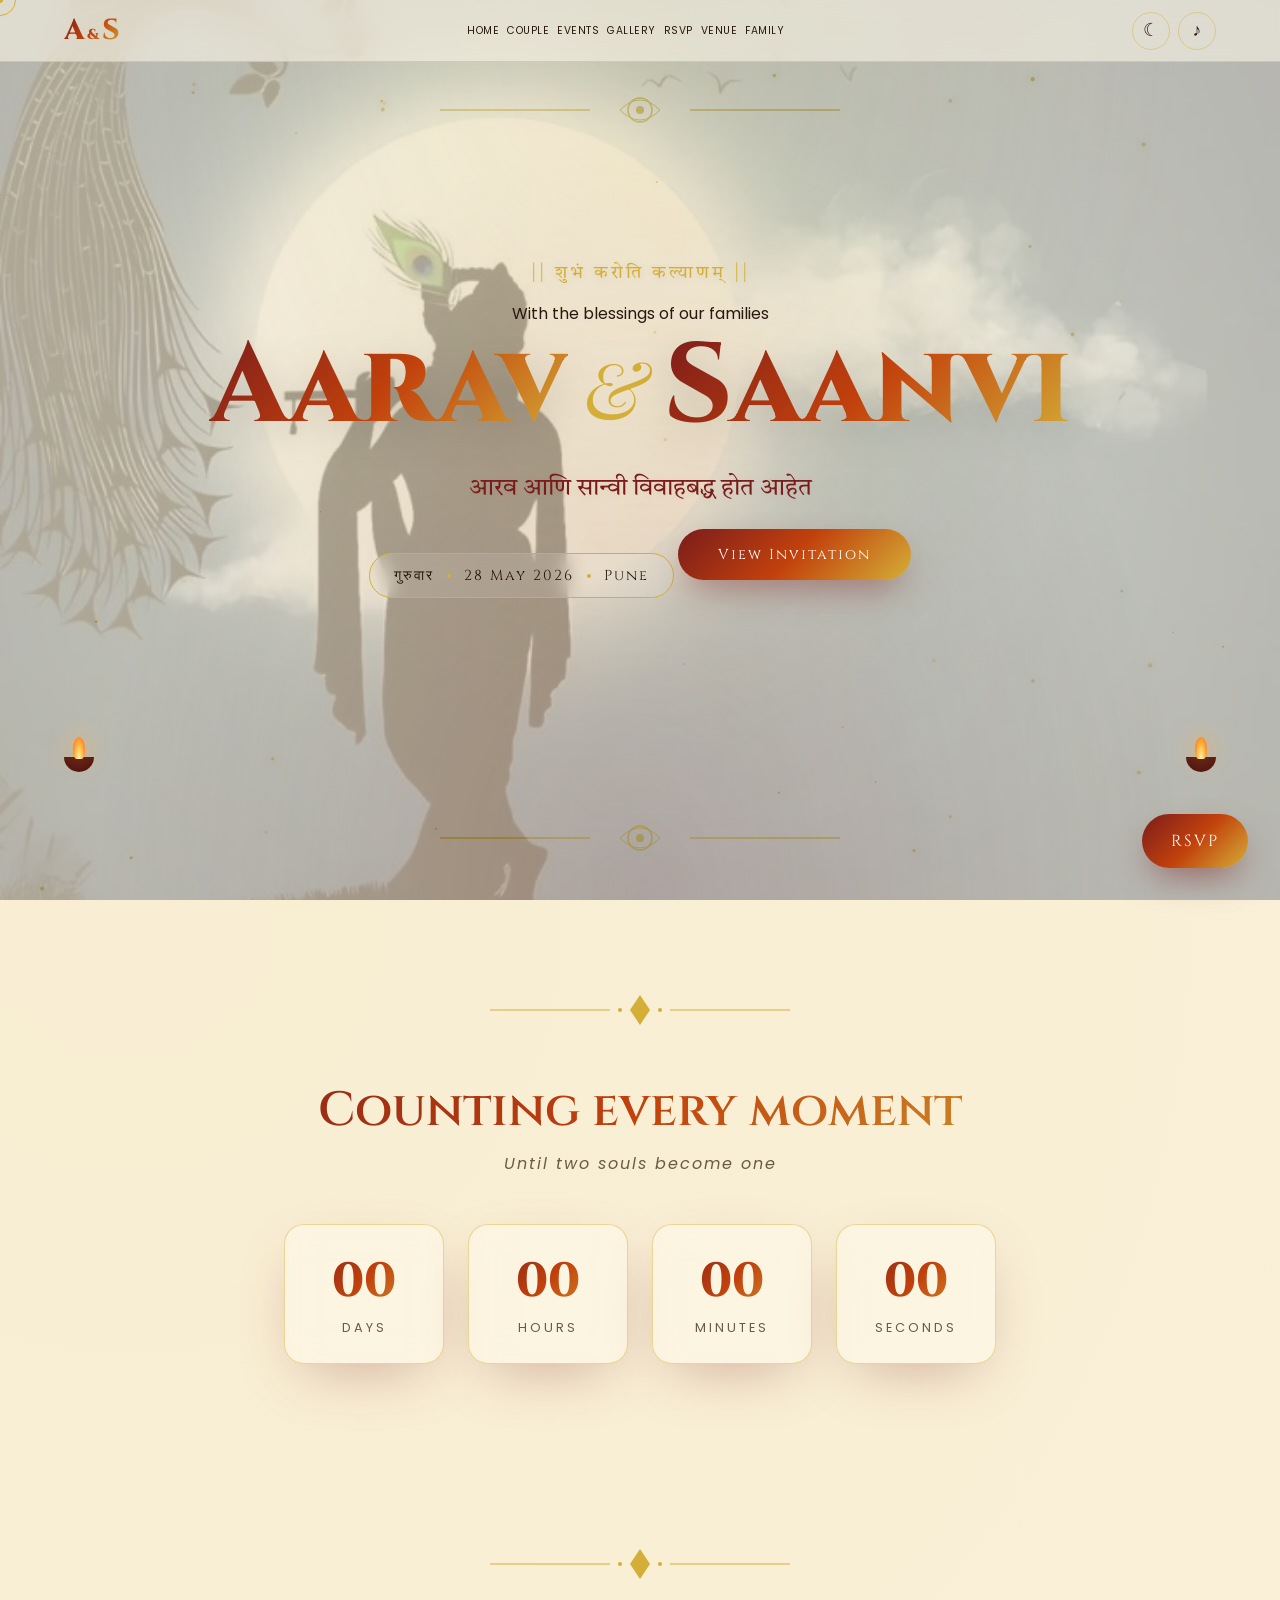
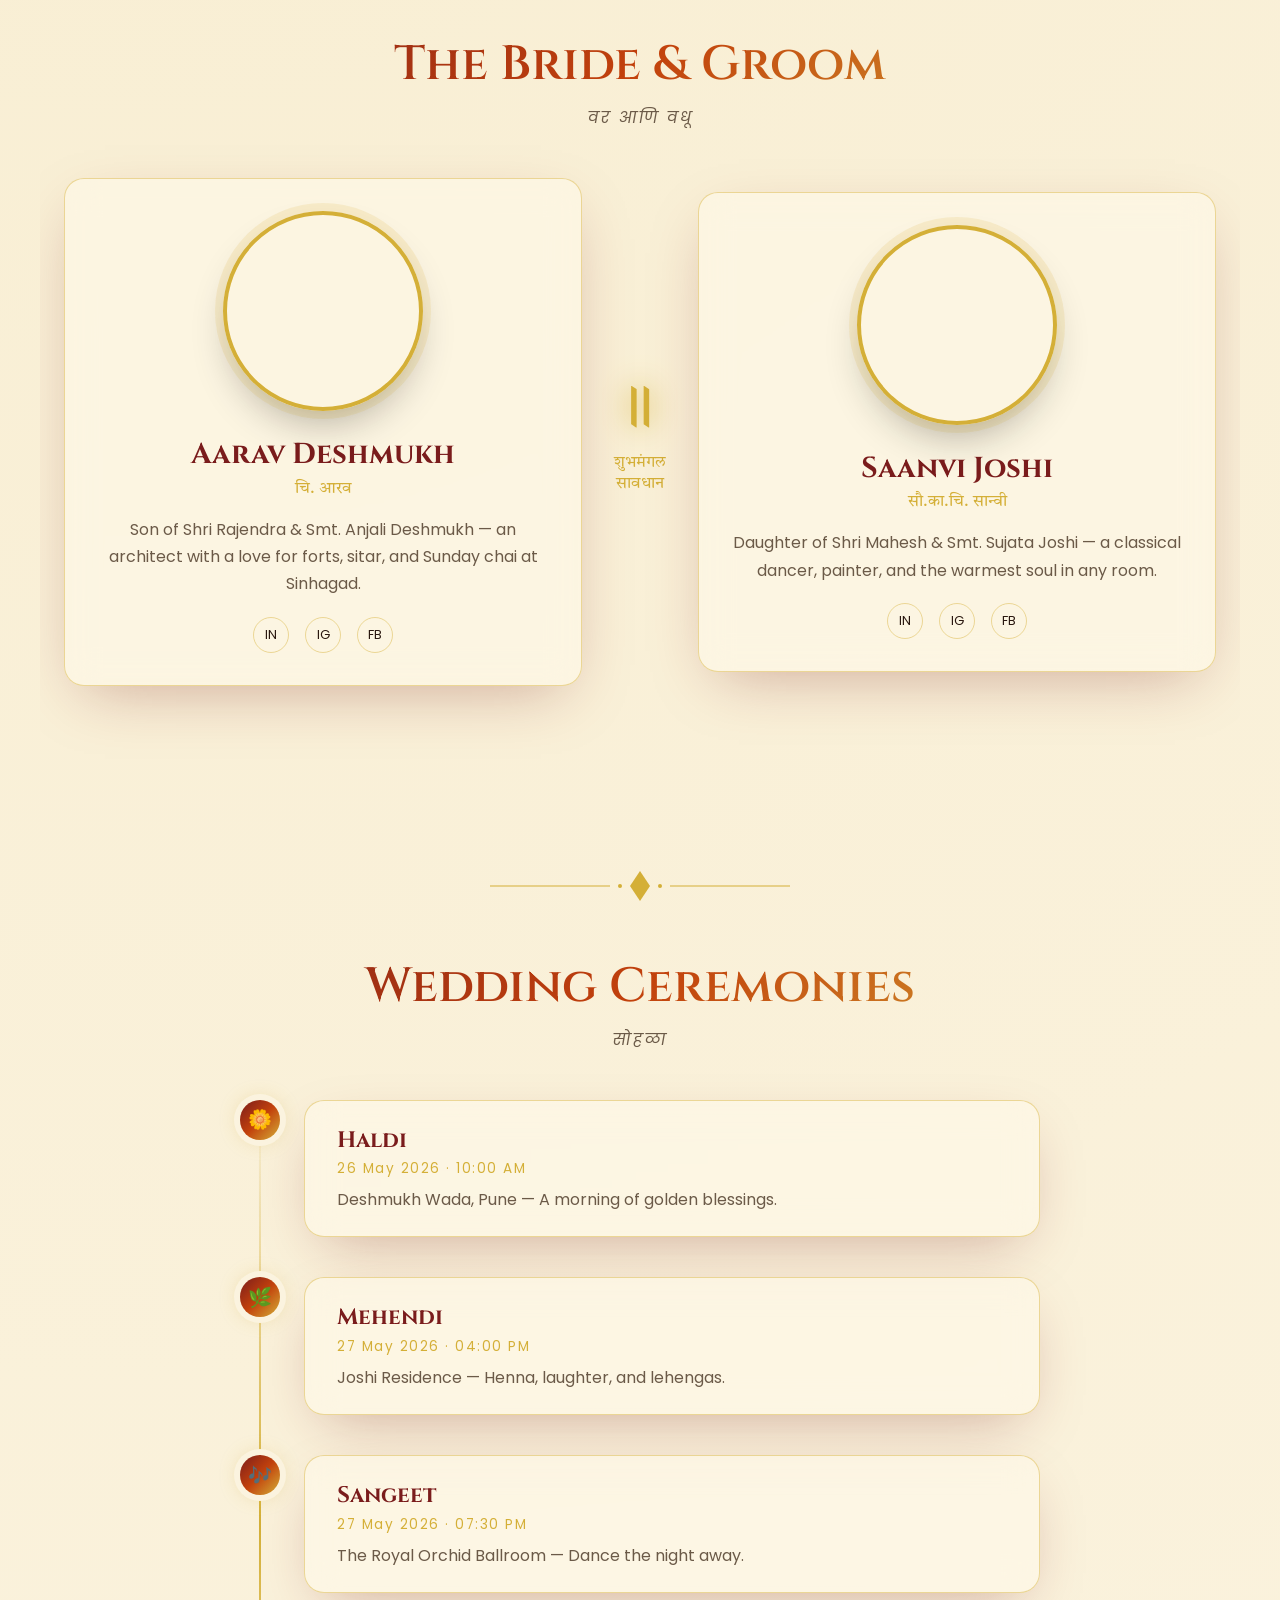
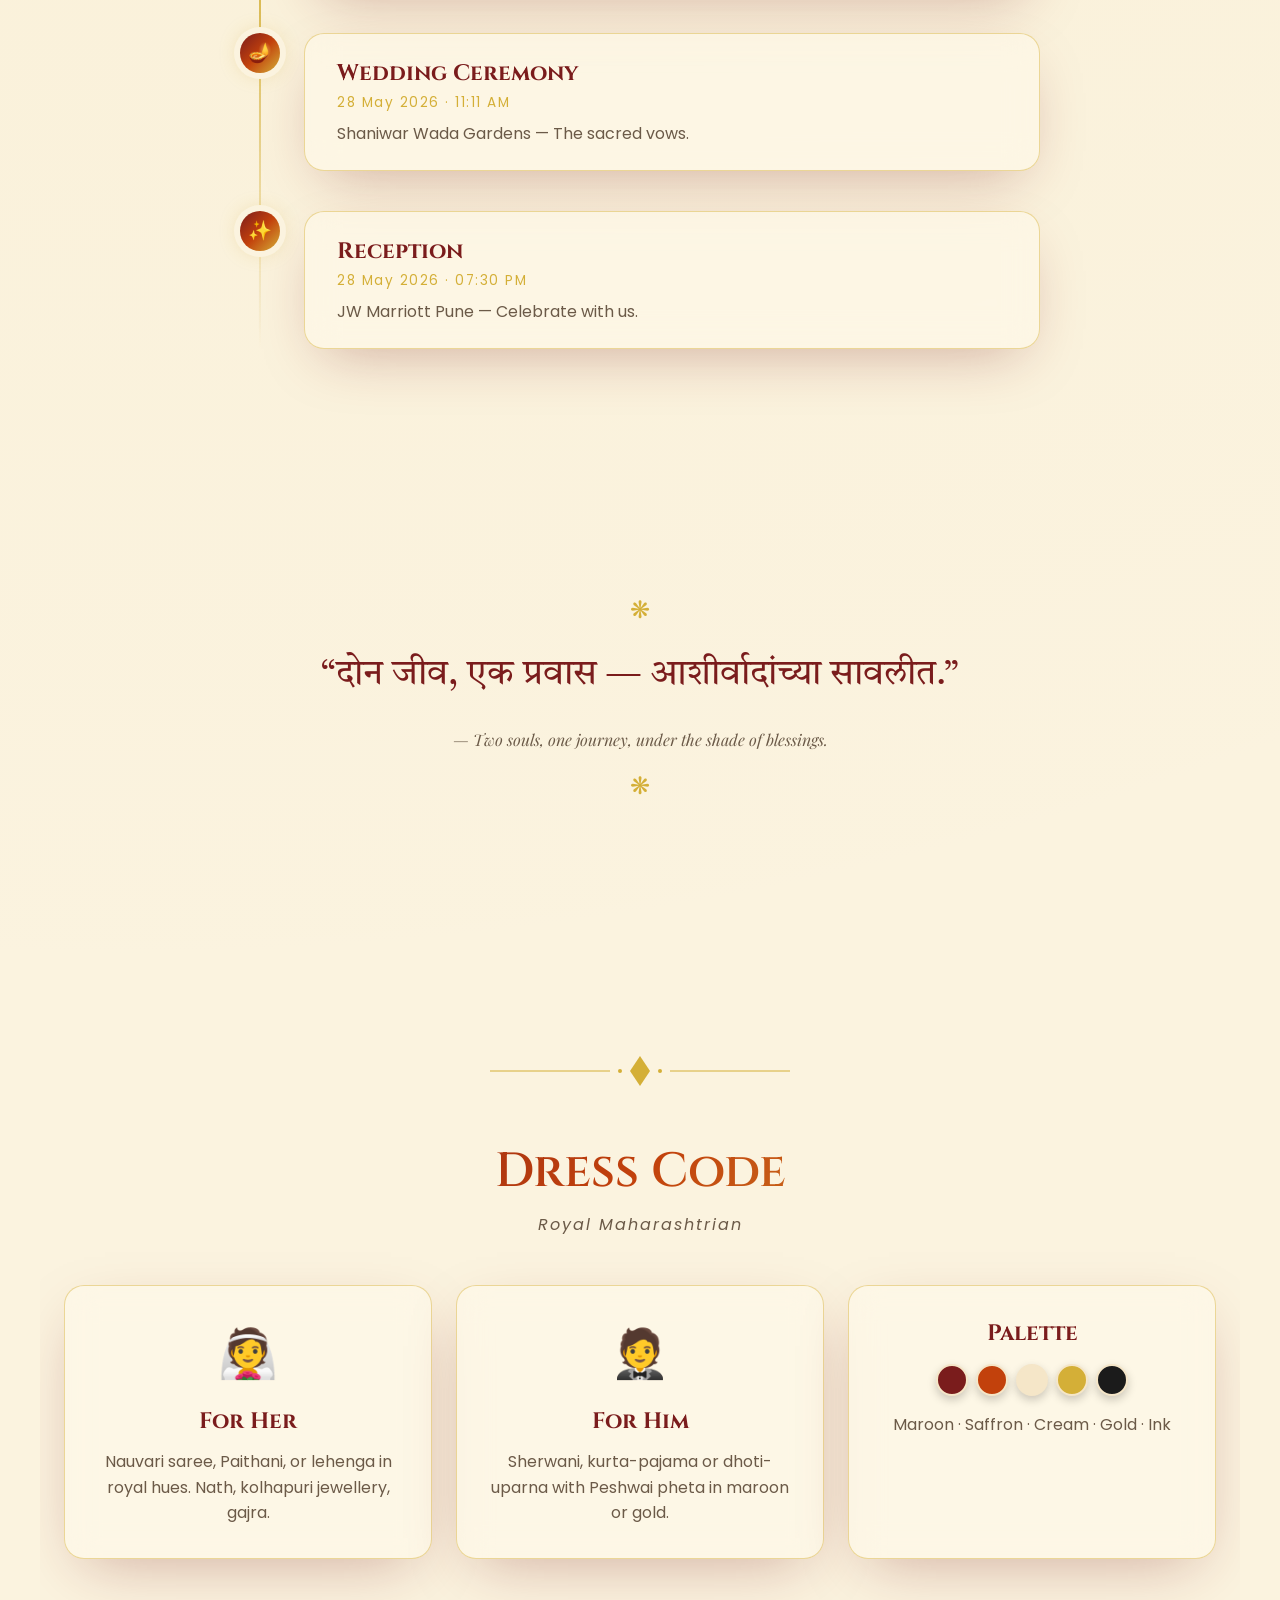
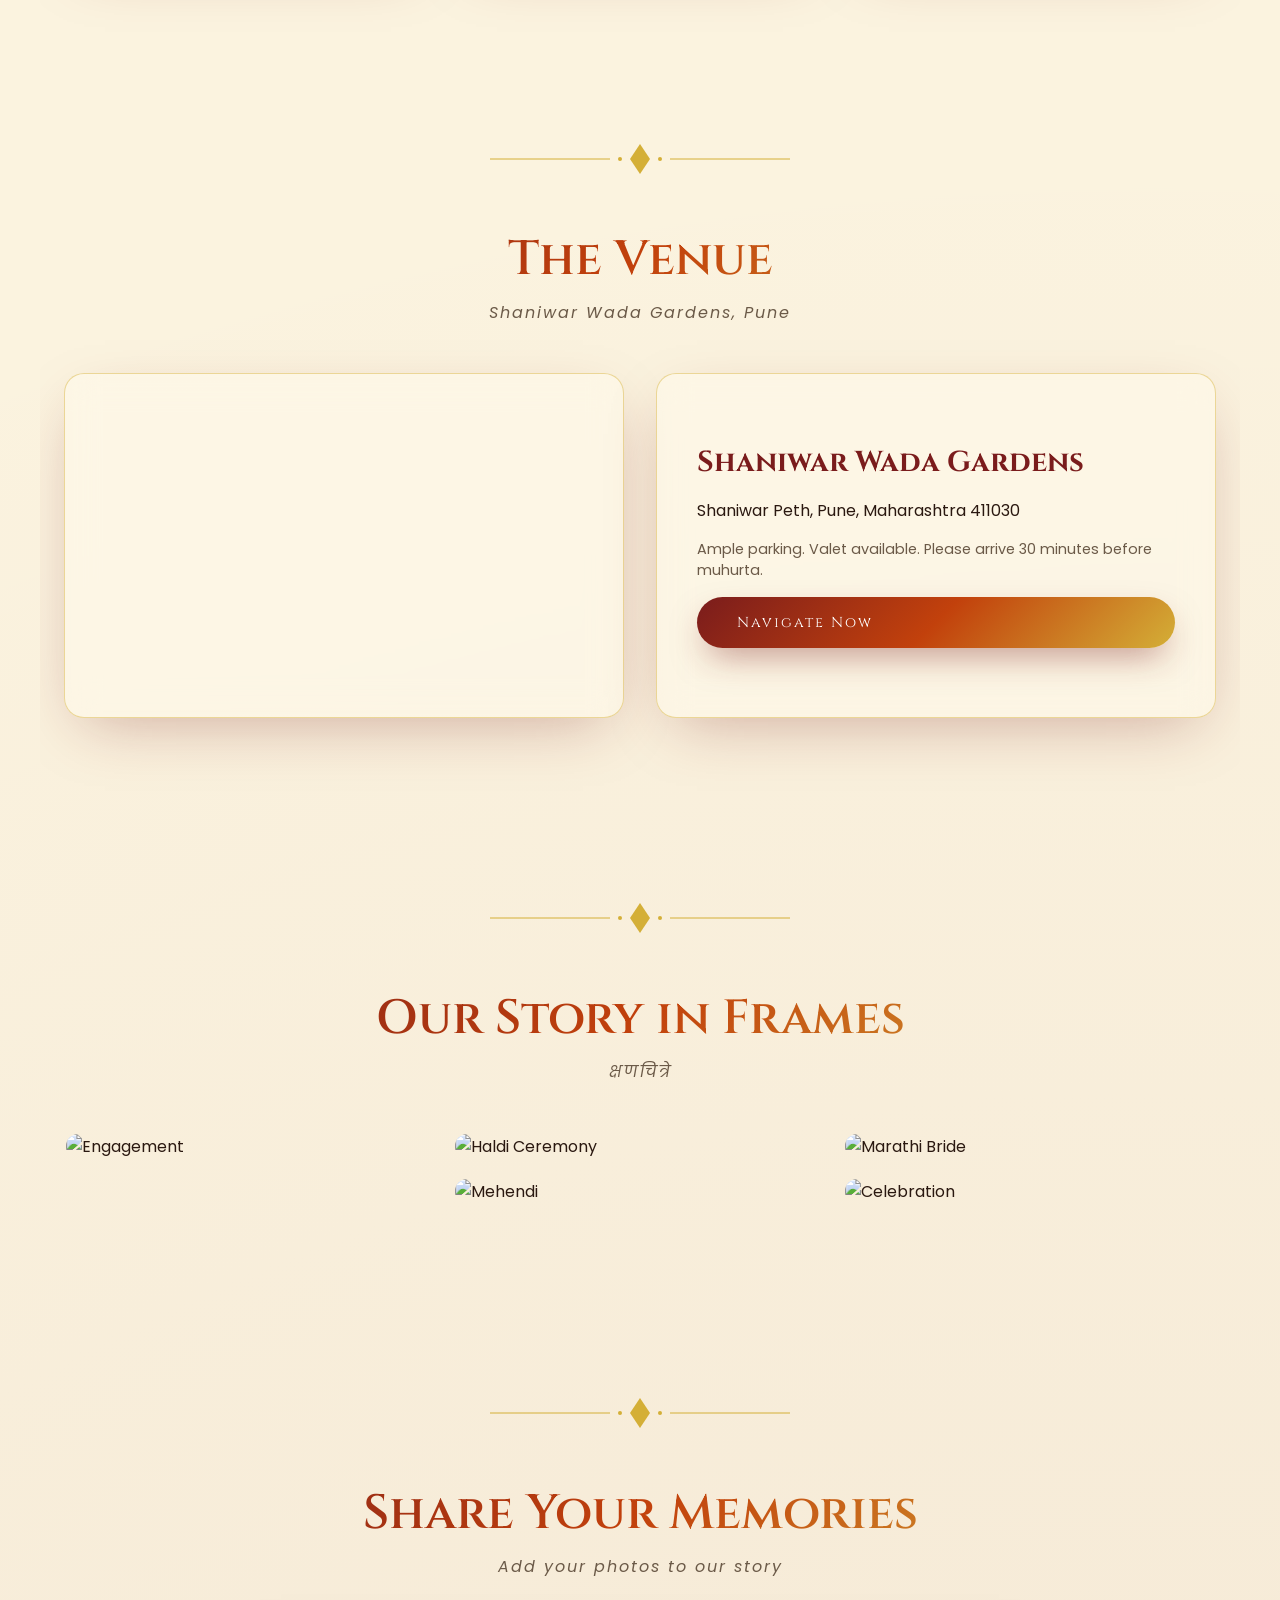
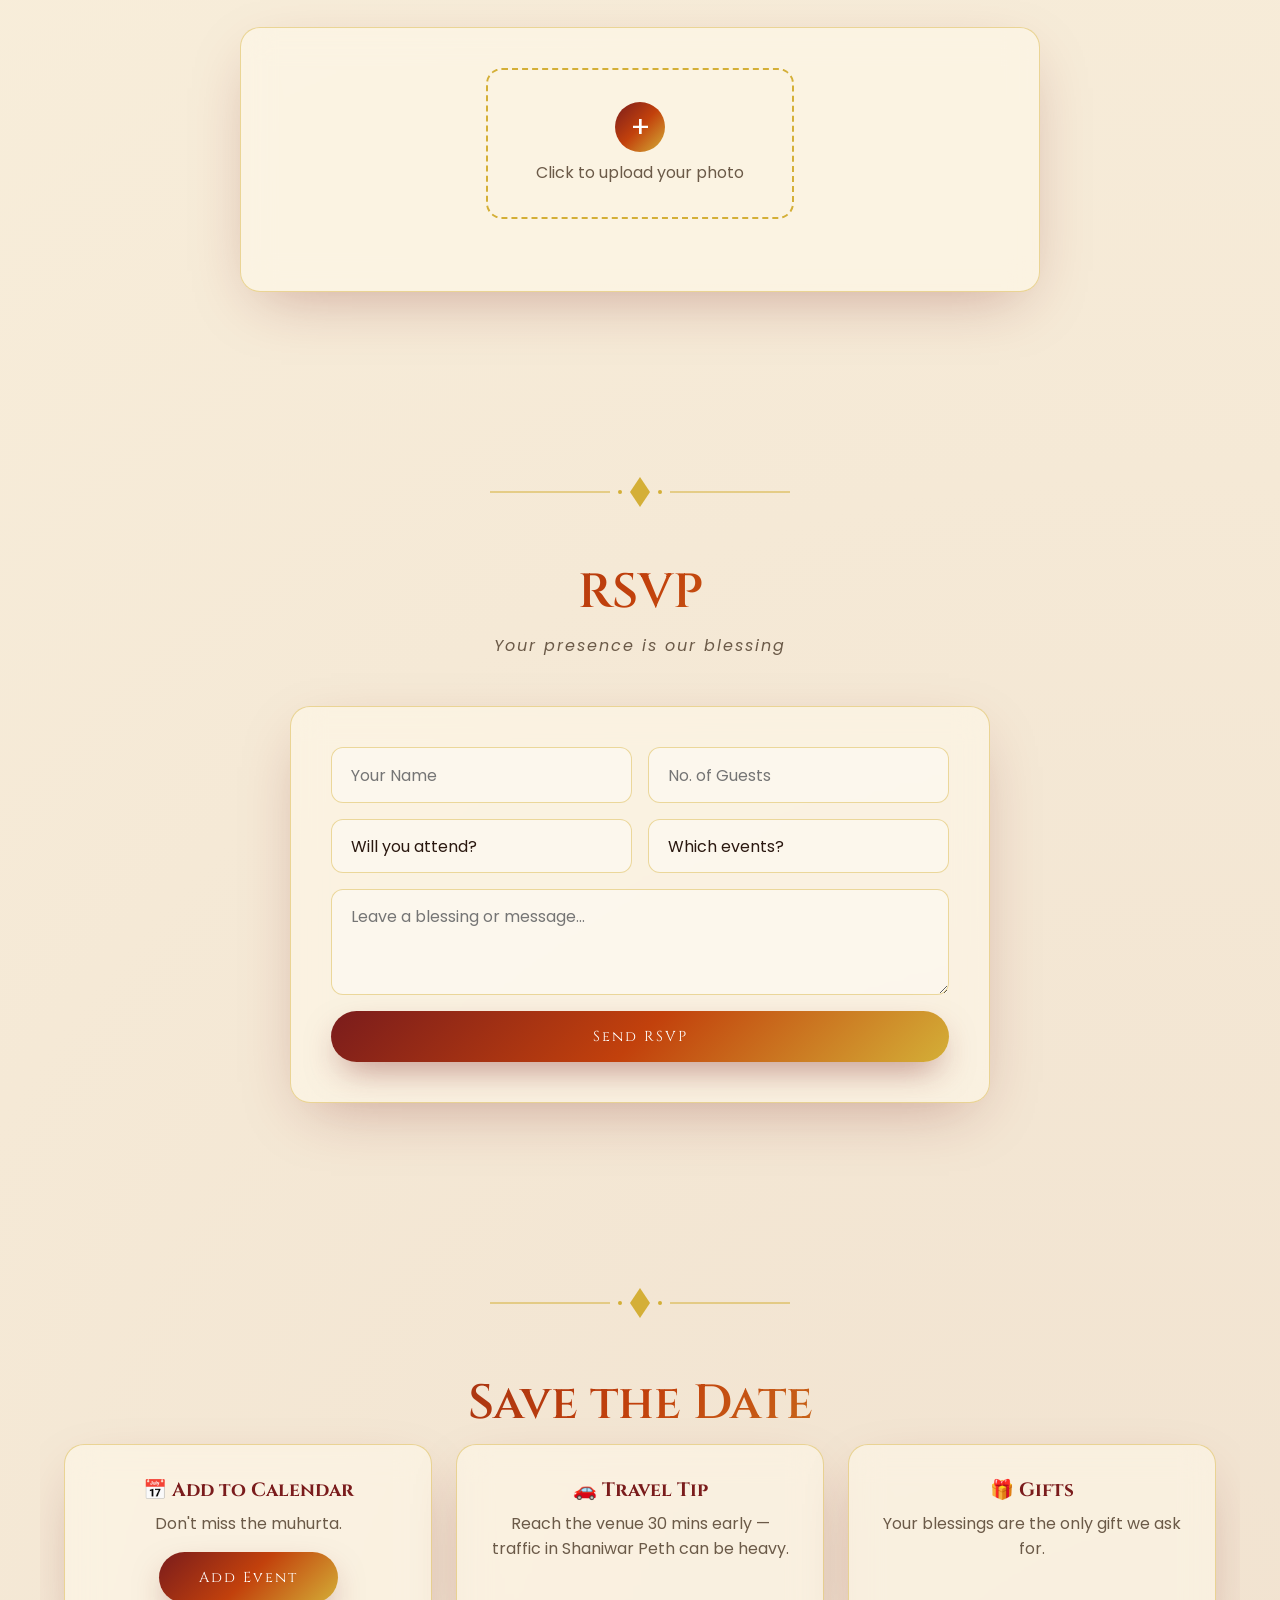
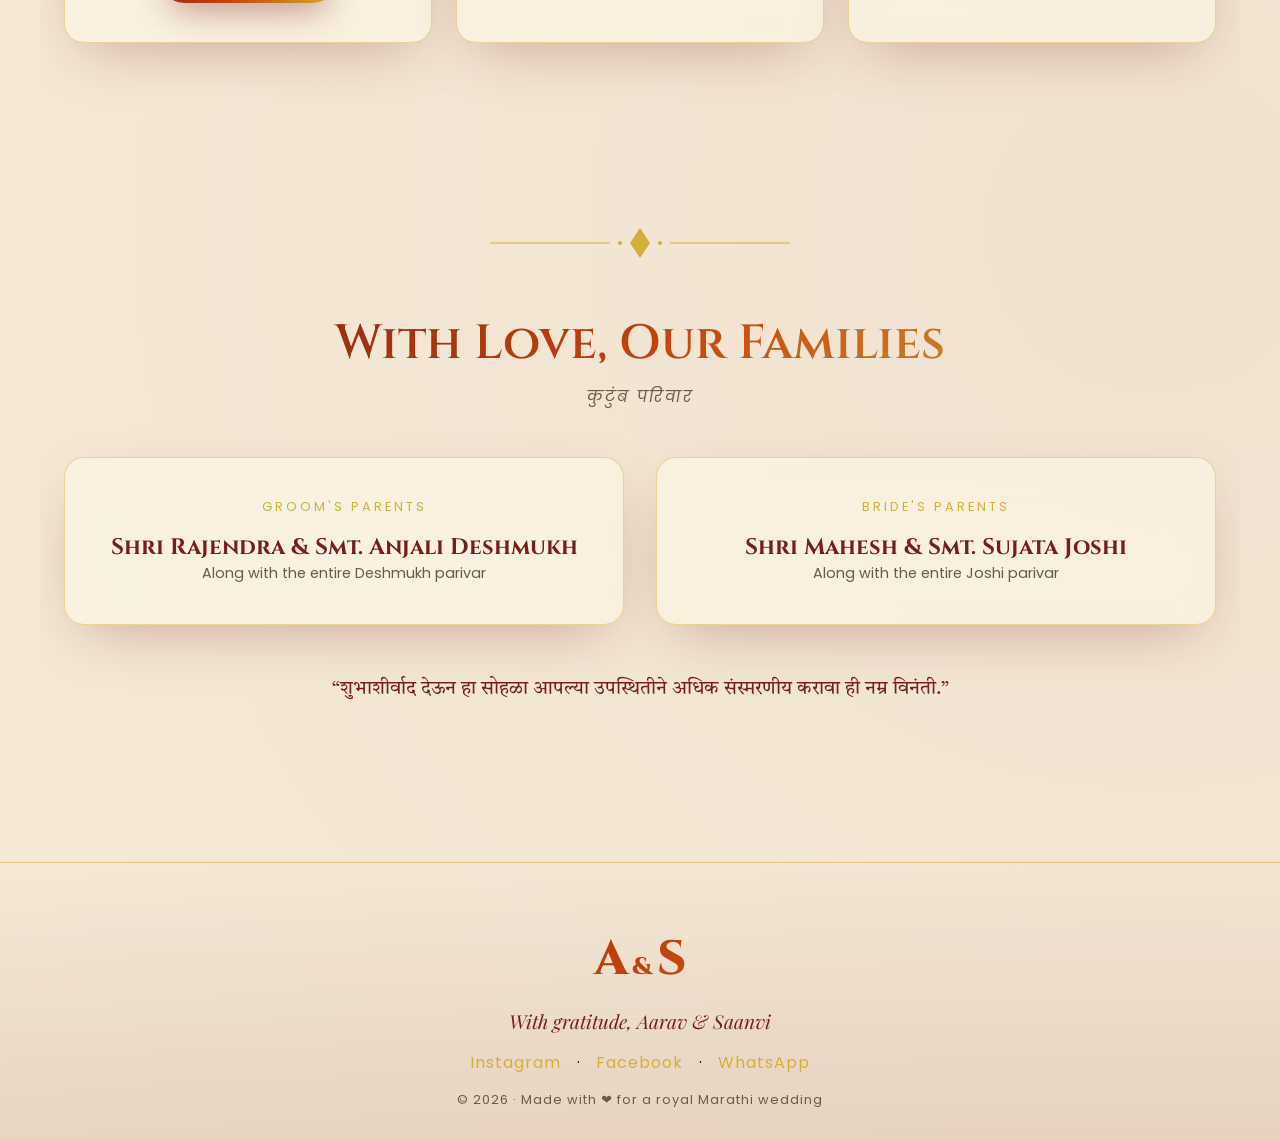
==== commit cfa1d5f0: "new" ====
--- a/index.html
+++ b/index.html
@@ -75,7 +75,7 @@
     <a href="#invite" class="btn-royal shimmer" data-aos="fade-up" data-aos-delay="700">View Invitation</a>
   </div>
   <div class="hero-ornament bottom"></div>
-  <img src="https://upload.wikimedia.org/wikipedia/commons/thumb/c/c5/Krishna_playing_the_flute.png/548px-Krishna_playing_the_flute.png" class="hero-krishna" alt="Lord Krishna playing flute">
+  <img src="assests/pics/heroks.jpg" class="hero-krishna" alt="Lord Krishna playing flute">
   <div class="diya"><div class="flame"></div></div>
   <div class="diya right"><div class="flame"></div></div>
 </section>
--- a/style.css
+++ b/style.css
@@ -117,22 +117,22 @@
 .nav {
   position: fixed; top: 0; left: 0; right: 0; z-index: 100;
   display: flex; align-items: center; justify-content: space-between;
-  padding: 1rem 5%;
-  padding-top: calc(1rem + env(safe-area-inset-top, 0px));
+  padding: 0.7rem 5%;
+  padding-top: calc(0.7rem + env(safe-area-inset-top, 0px));
   backdrop-filter: blur(14px);
   background: var(--glass);
   border-bottom: 1px solid var(--glass-border);
   transition: padding .3s ease, background .3s ease;
 }
-.nav.scrolled { padding-top: calc(0.5rem + env(safe-area-inset-top, 0px)); padding-bottom: 0.5rem; box-shadow: 0 10px 30px -15px rgba(0,0,0,.25); }
+.nav.scrolled { padding-top: calc(0.4rem + env(safe-area-inset-top, 0px)); padding-bottom: 0.4rem; box-shadow: 0 10px 30px -15px rgba(0,0,0,.25); }
 .monogram {
   font-family: var(--f-display); font-size: 1.8rem; font-weight: 800;
   background: var(--grad-royal); -webkit-background-clip: text; background-clip: text; color: transparent;
 }
 .monogram small { font-size: .9rem; padding: 0 .15rem; }
-.nav-links { display: flex; gap: 1.2rem; }
+.nav-links { display: flex; gap: 0.5rem; }
 .nav-links a {
-  font-size: 0.8rem; letter-spacing: 1.2px; text-transform: uppercase;
+  font-size: 0.65rem; letter-spacing: 0.5px; text-transform: uppercase;
   position: relative; padding: .25rem 0;
 }
 .nav-links a::after {
@@ -169,7 +169,7 @@
     z-index: -1;
   }
   .nav-links.open { transform: translateX(0); visibility: visible; pointer-events: auto; }
-  .nav-links a { font-size: 1.2rem; }
+  .nav-links a { font-size: 1rem; }
 }
 
 /* ========= HERO ========= */
@@ -194,29 +194,27 @@
 
 .hero-krishna {
   position: absolute;
-  width: auto;
+  inset: 0;
+  width: 100%;
+  height: 100%;
   z-index: 0;
   pointer-events: none;
-  opacity: 0.15;
-  filter: sepia(100%) saturate(300%) brightness(80%) hue-rotate(5deg);
-  object-fit: contain;
+  opacity: 0.3;
+  filter: brightness(90%);
+  object-fit: cover;
   object-position: center;
-  left: 50%;
-  top: 50%;
-  transform: translate(-50%, -50%);
   display: block !important;
   transition: opacity 0.5s ease;
 }
 
 [data-theme="dark"] .hero-krishna {
-  opacity: 0.1;
+  opacity: 0.2;
   filter: sepia(100%) saturate(200%) brightness(120%) invert(10%);
 }
 
 @media (max-width: 768px) {
   .hero-krishna { 
-    height: 50vh;
-    opacity: 0.25;
+    opacity: 0.2;
   }
 }
 
@@ -224,6 +222,7 @@
 .hero-shlok {
   font-family: var(--f-marathi); color: var(--gold);
   font-size: 1.1rem; letter-spacing: 3px; margin-bottom: 1rem;
+  text-shadow: 0 2px 10px rgba(0,0,0,0.1);
 }
 .hero-names {
   font-family: var(--f-display); font-weight: 800;
@@ -232,7 +231,7 @@
 }
 .hero-names .name {
   background: var(--grad-royal); -webkit-background-clip: text; background-clip: text; color: transparent;
-  text-shadow: 0 0 60px rgba(212,175,55,.3);
+  filter: drop-shadow(0 10px 20px rgba(0,0,0,0.15));
 }
 .hero-names .amp {
   font-family: "Playfair Display", serif; font-style: italic;
@@ -241,6 +240,7 @@
 .hero-marathi {
   font-family: var(--f-marathi); font-size: 1.5rem;
   color: var(--maroon); margin: 1.5rem 0;
+  text-shadow: 0 2px 10px rgba(0,0,0,0.05);
 }
 [data-theme="dark"] .hero-marathi { color: var(--gold-soft); }
 .hero-date {
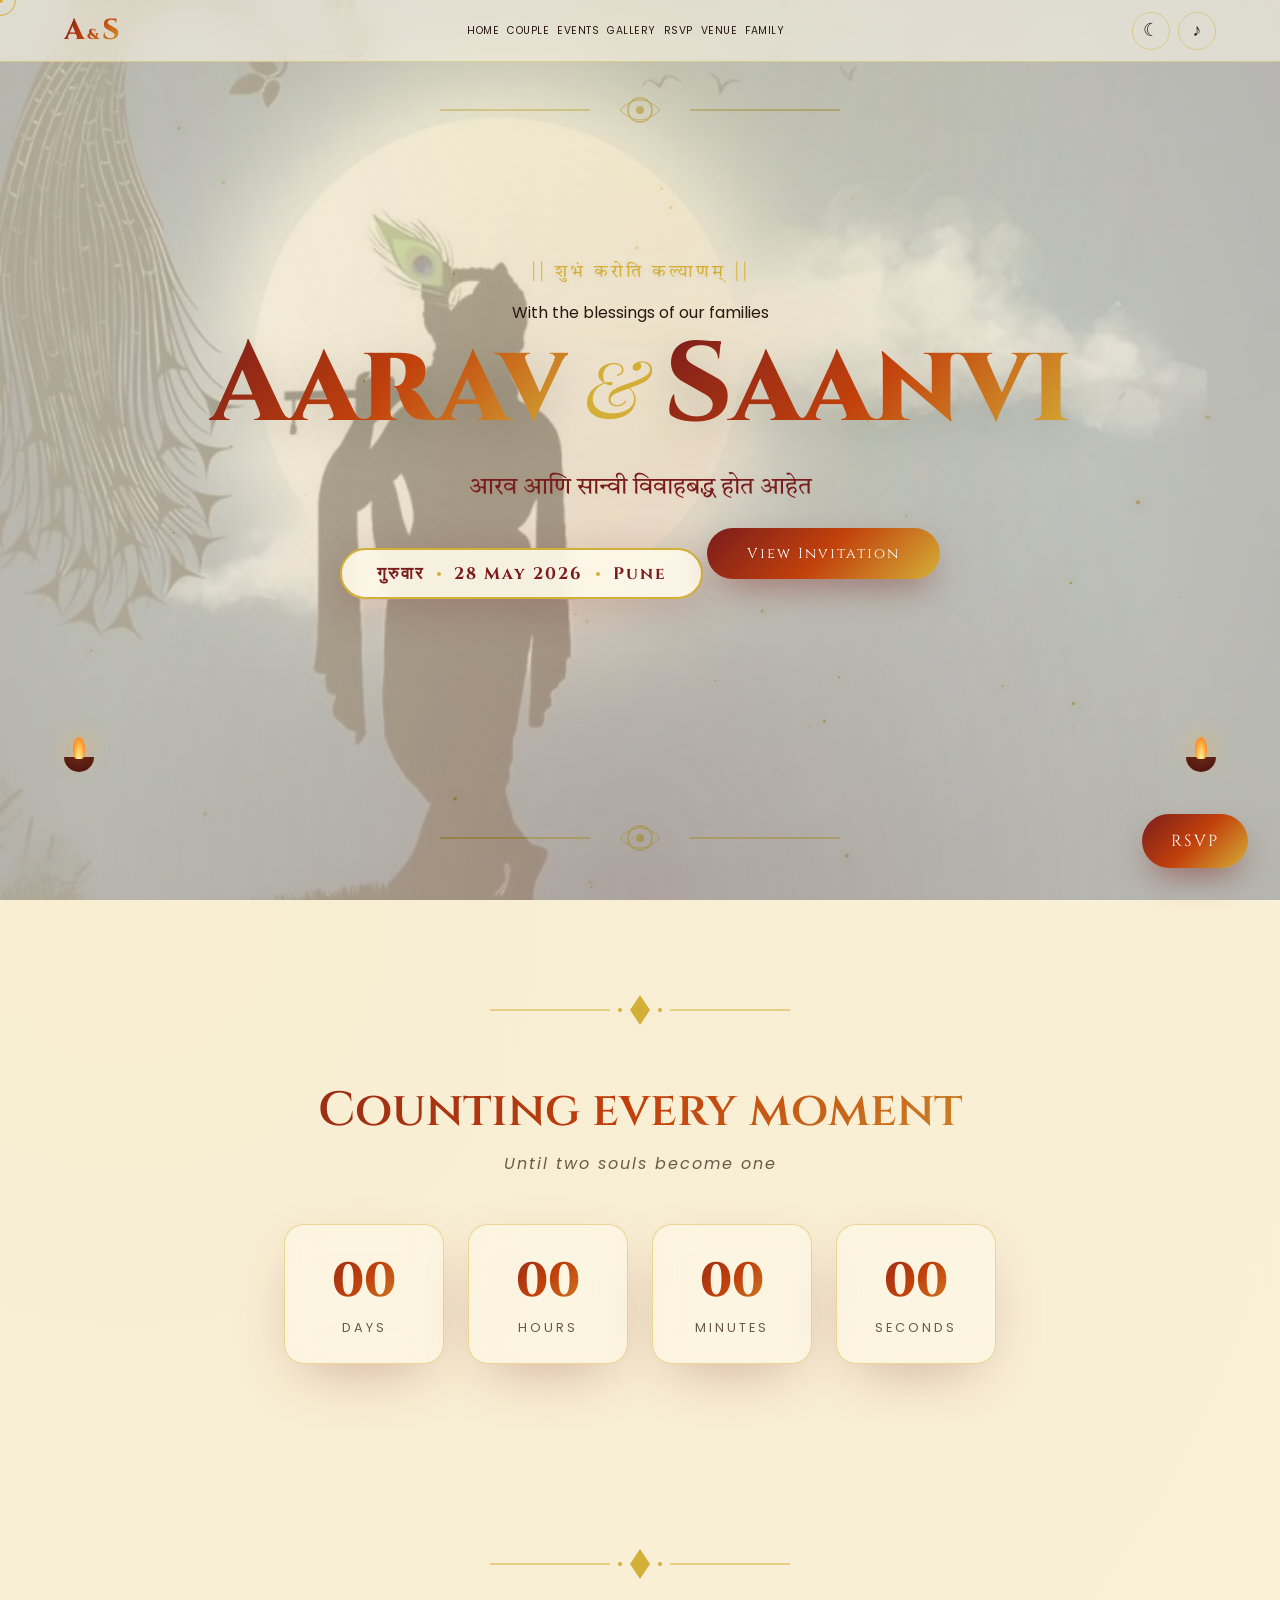
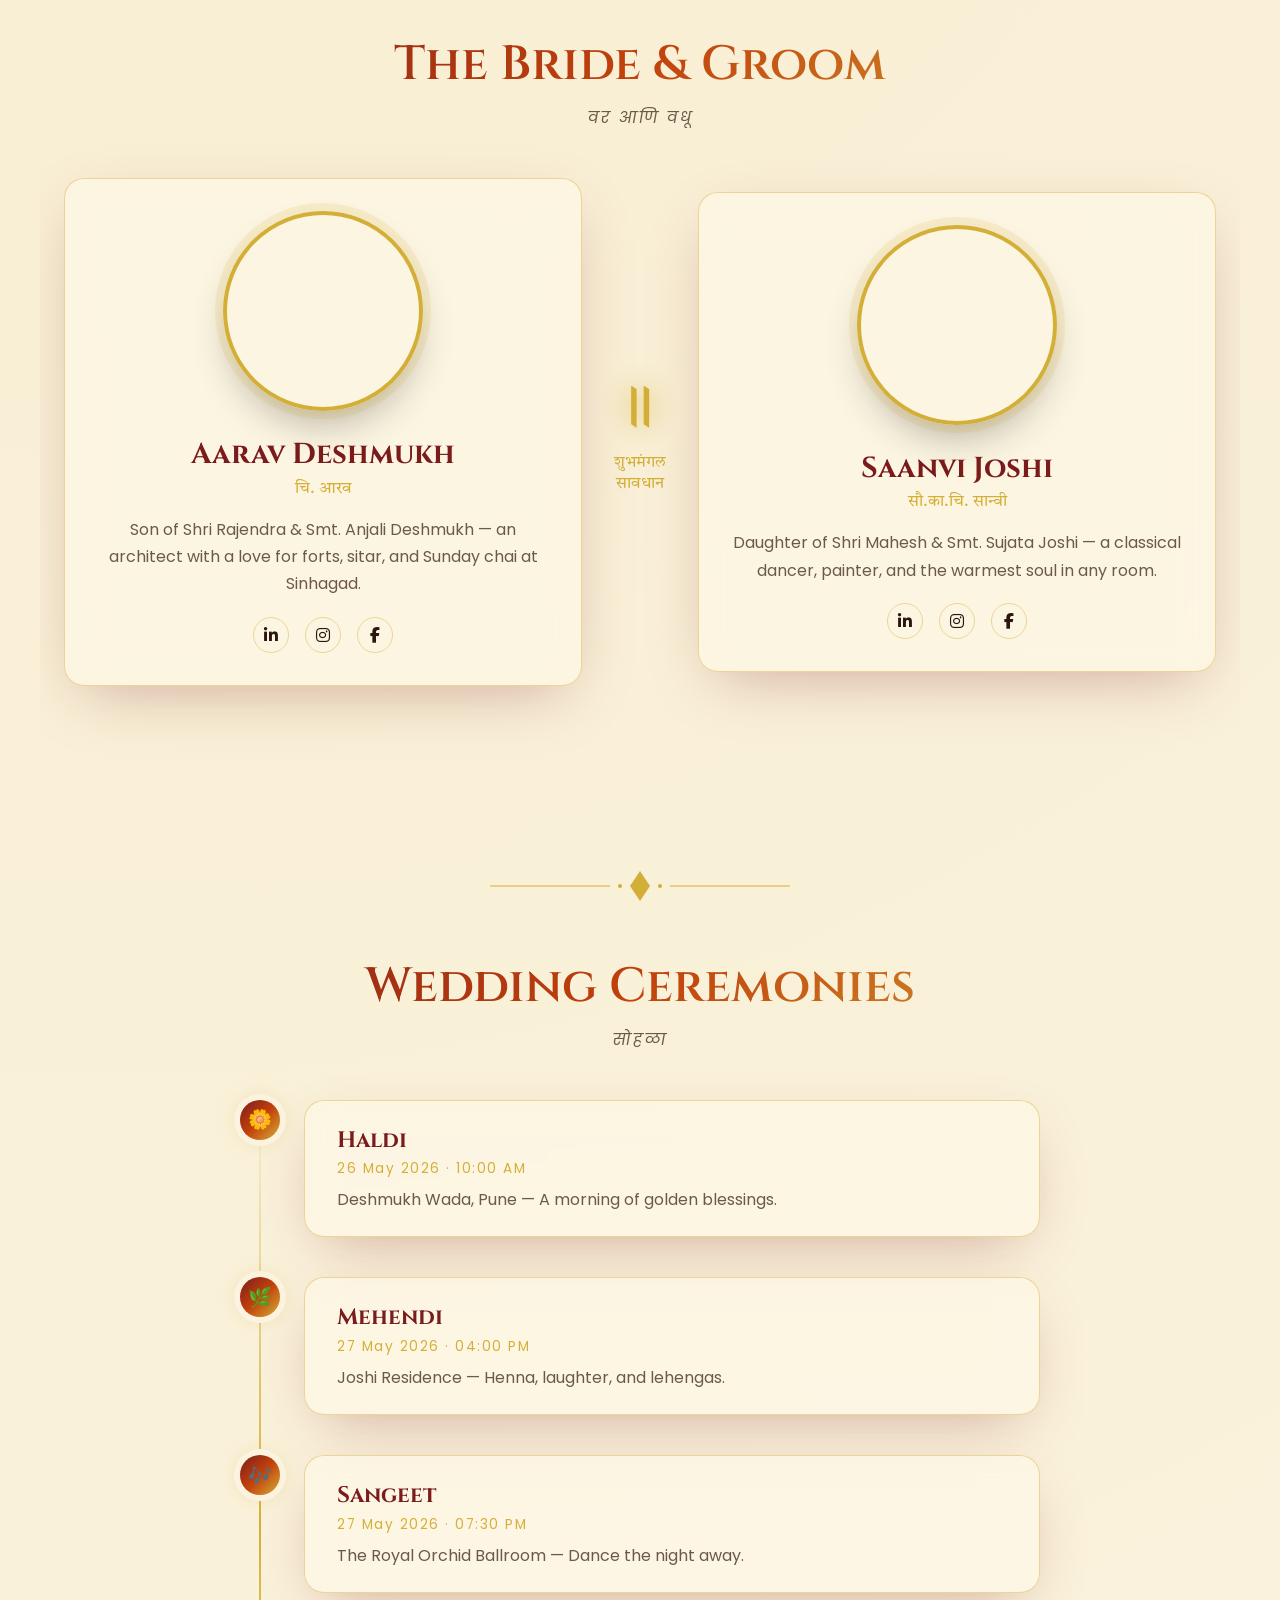
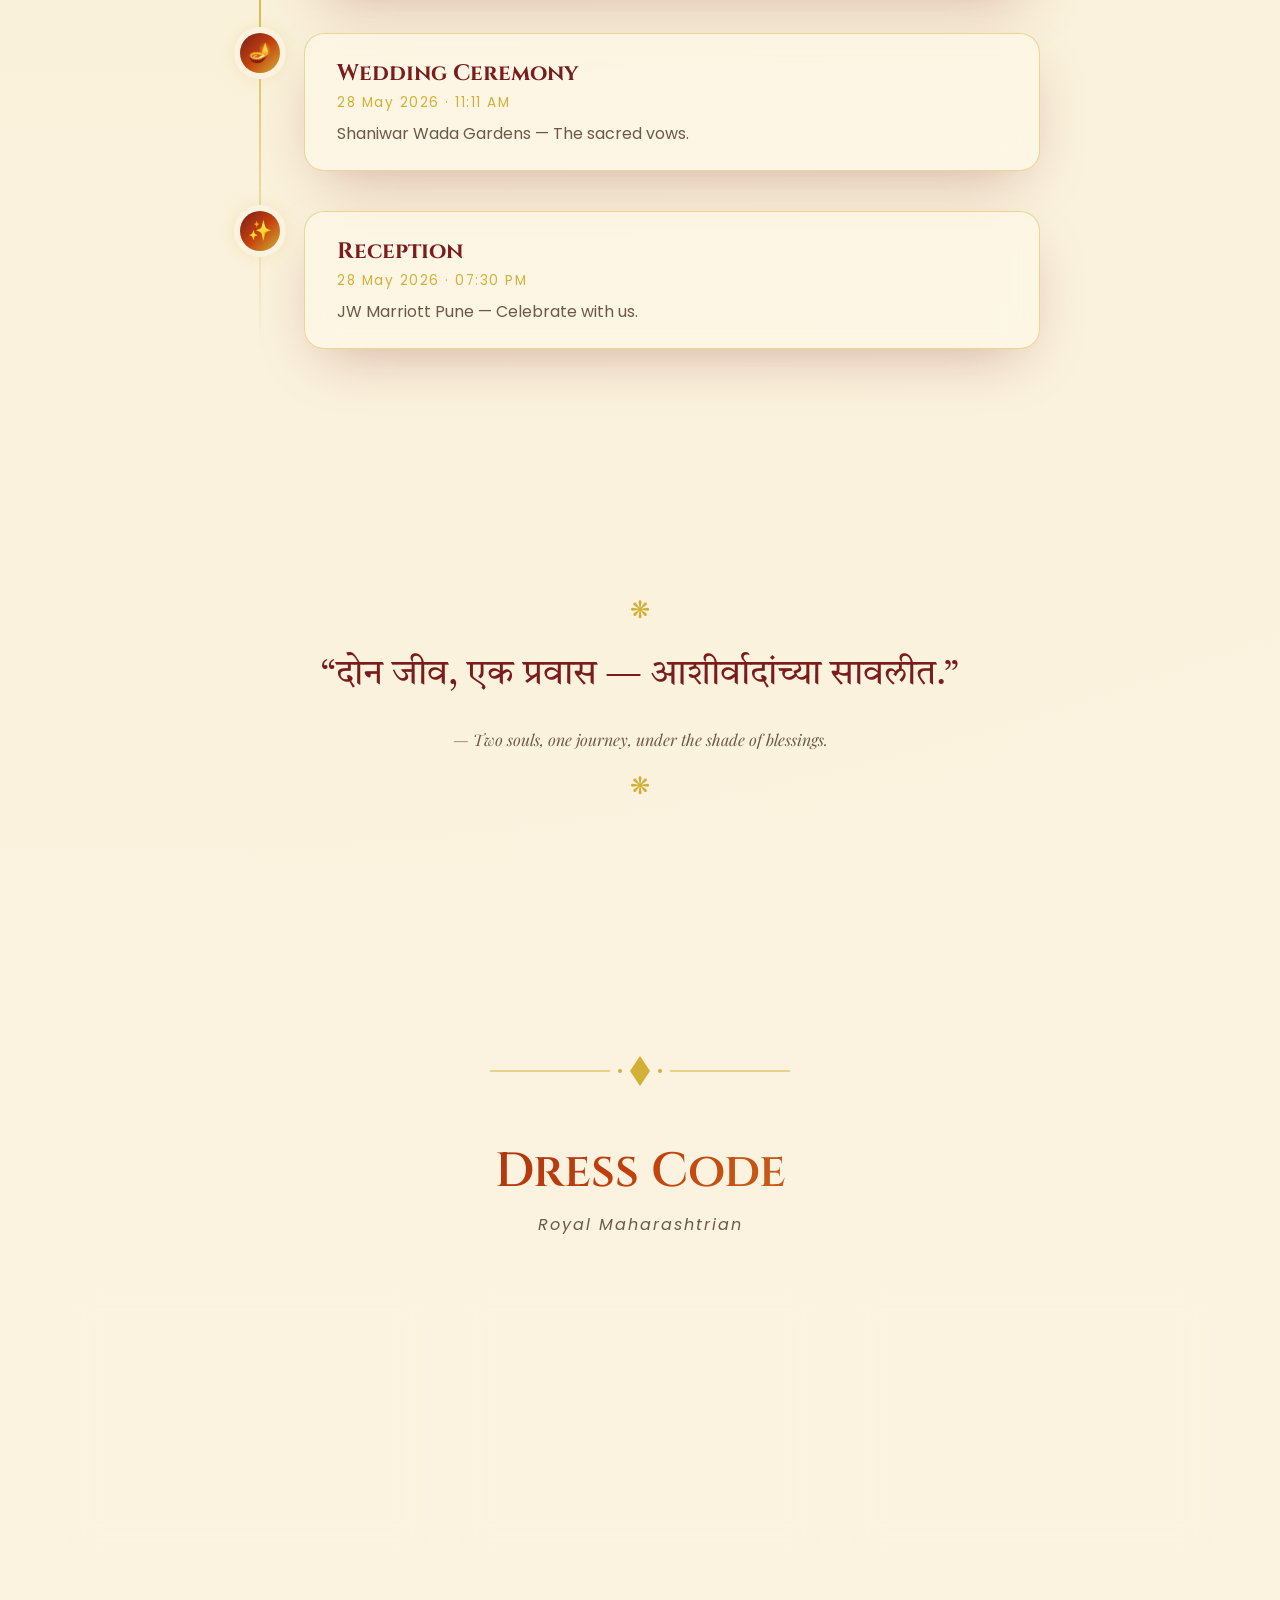
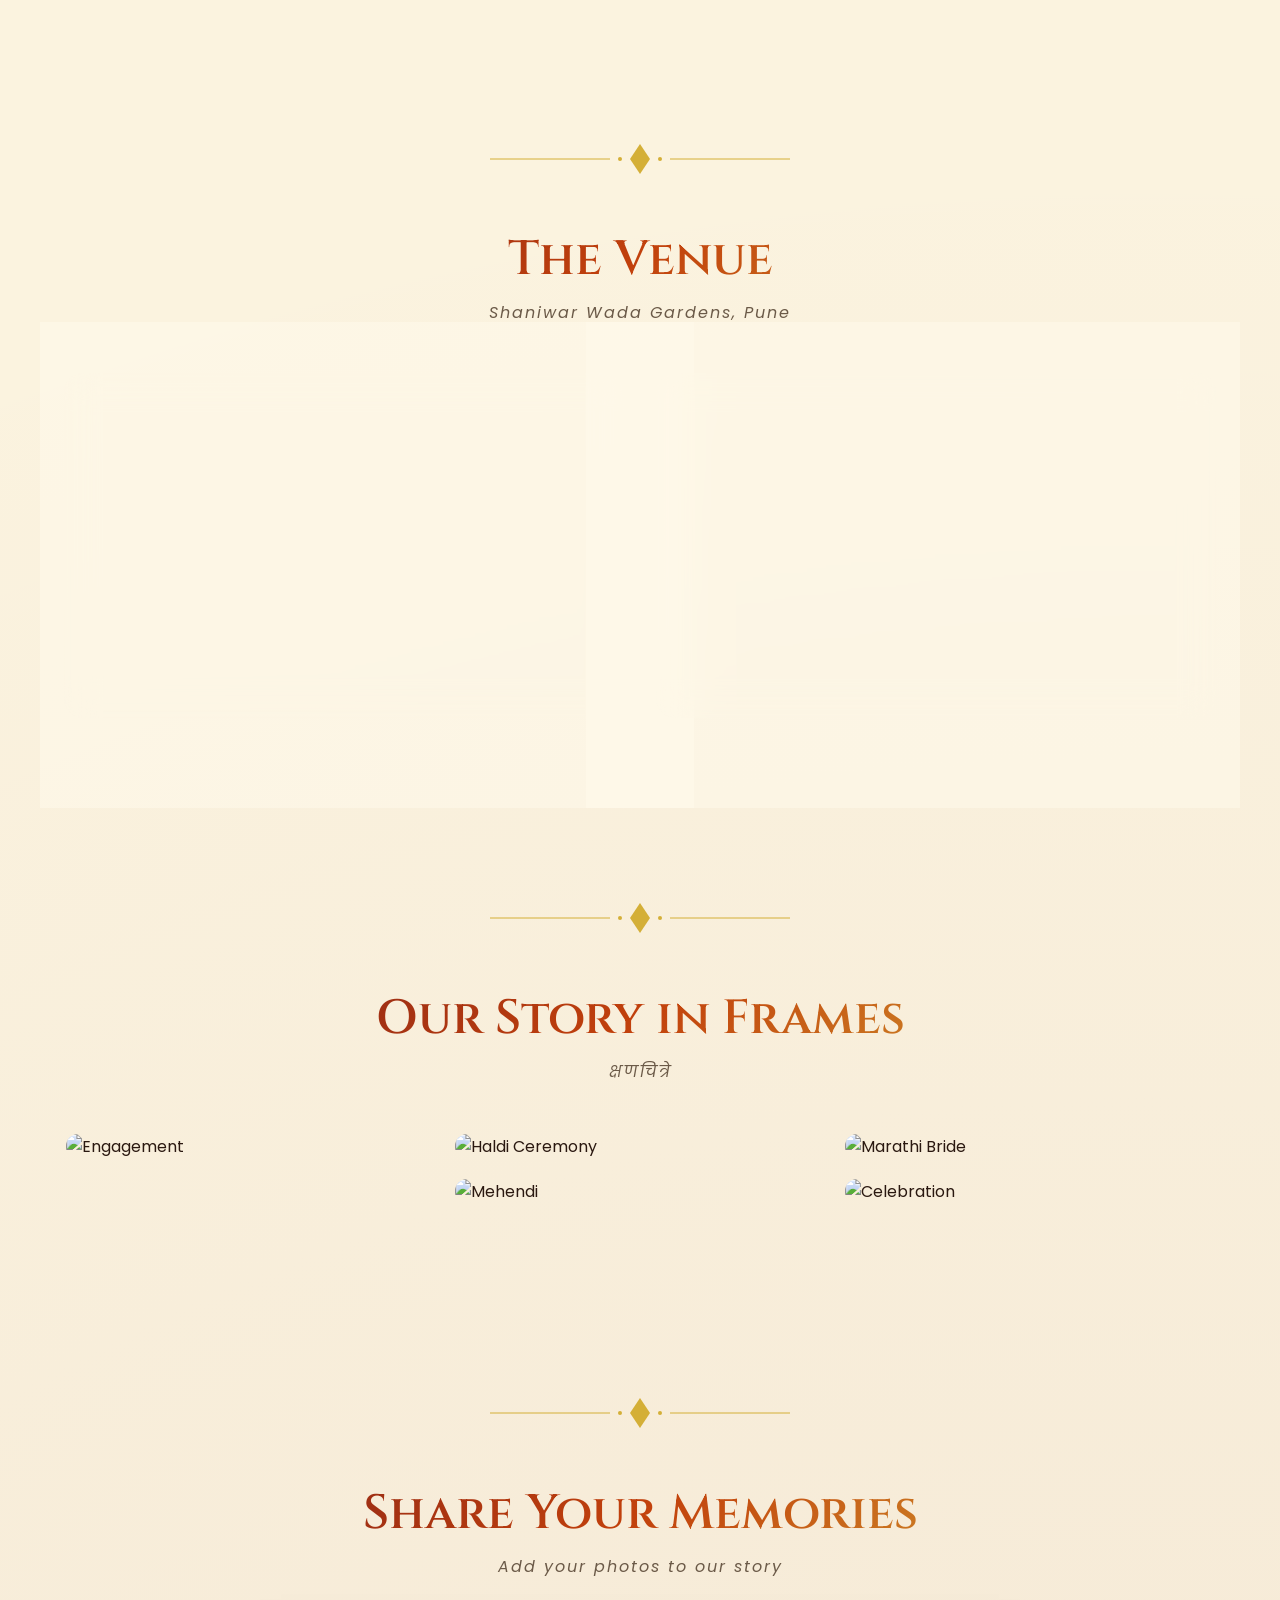
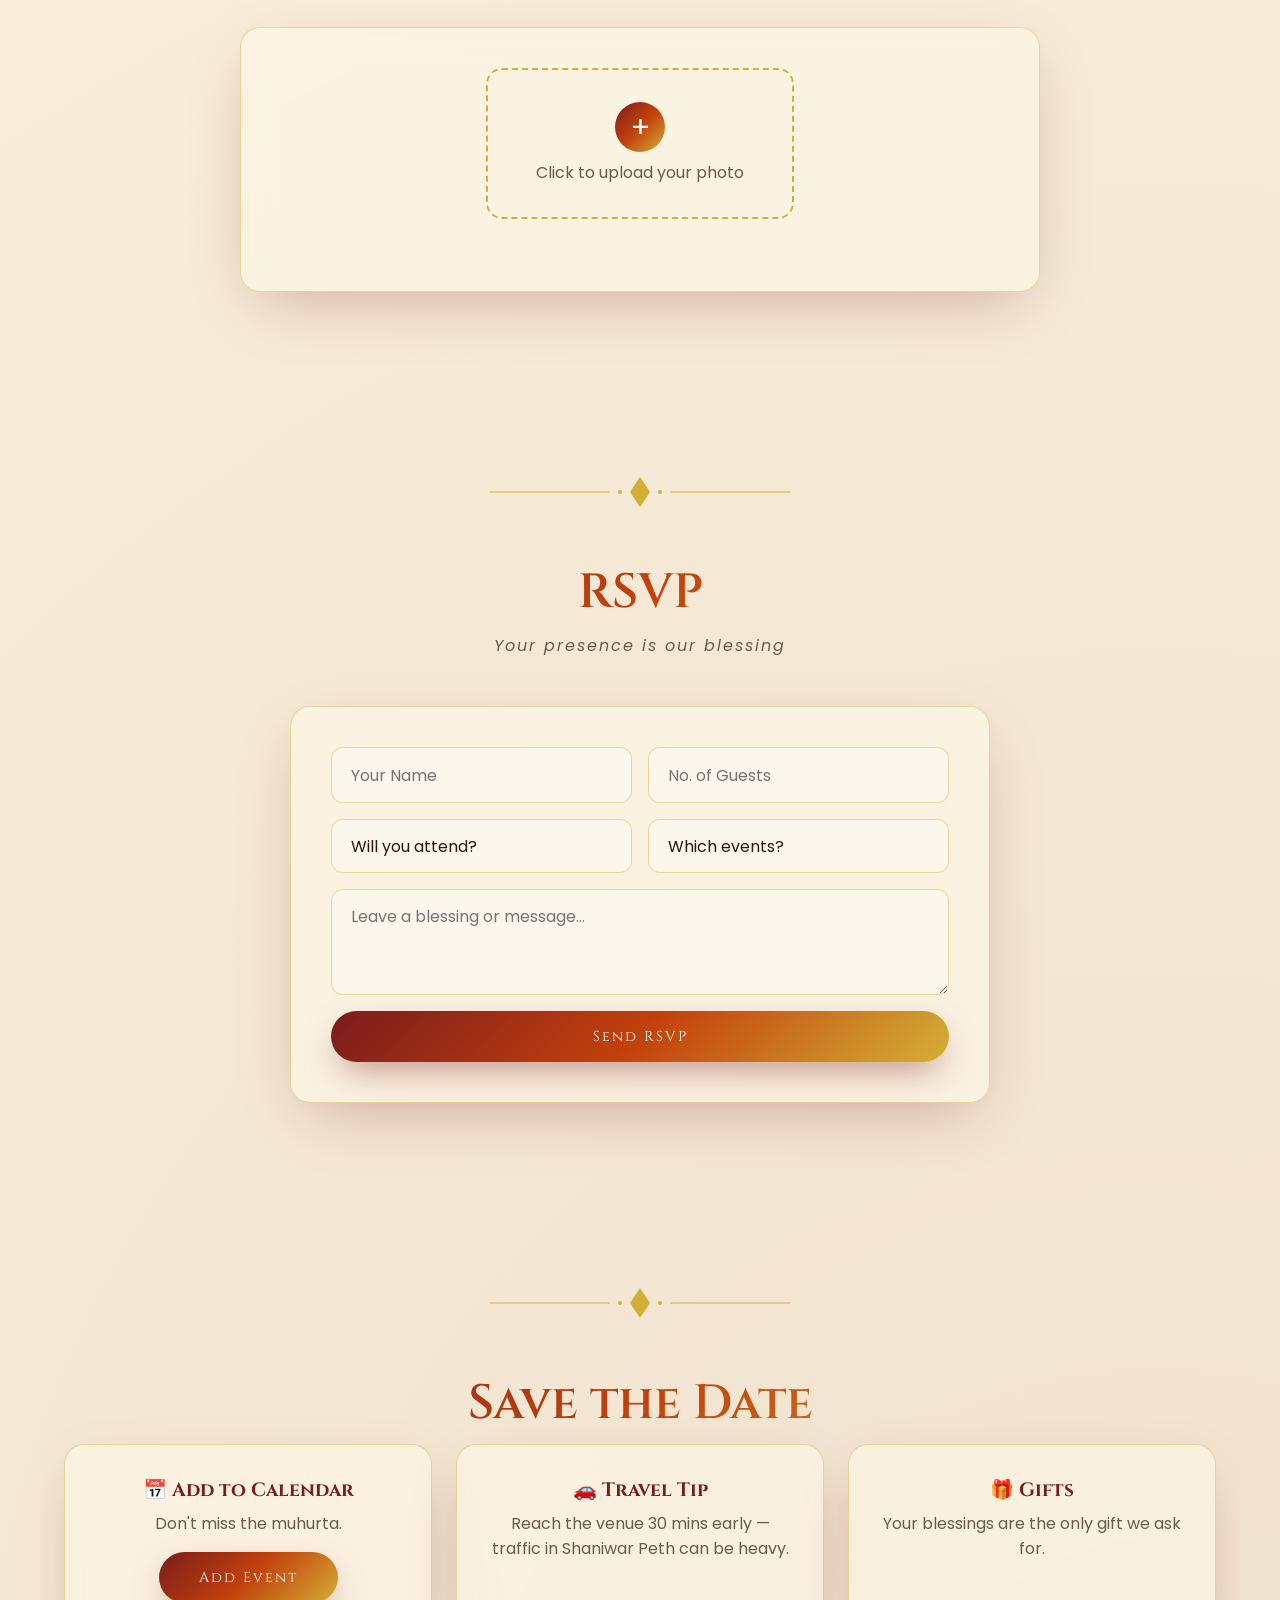
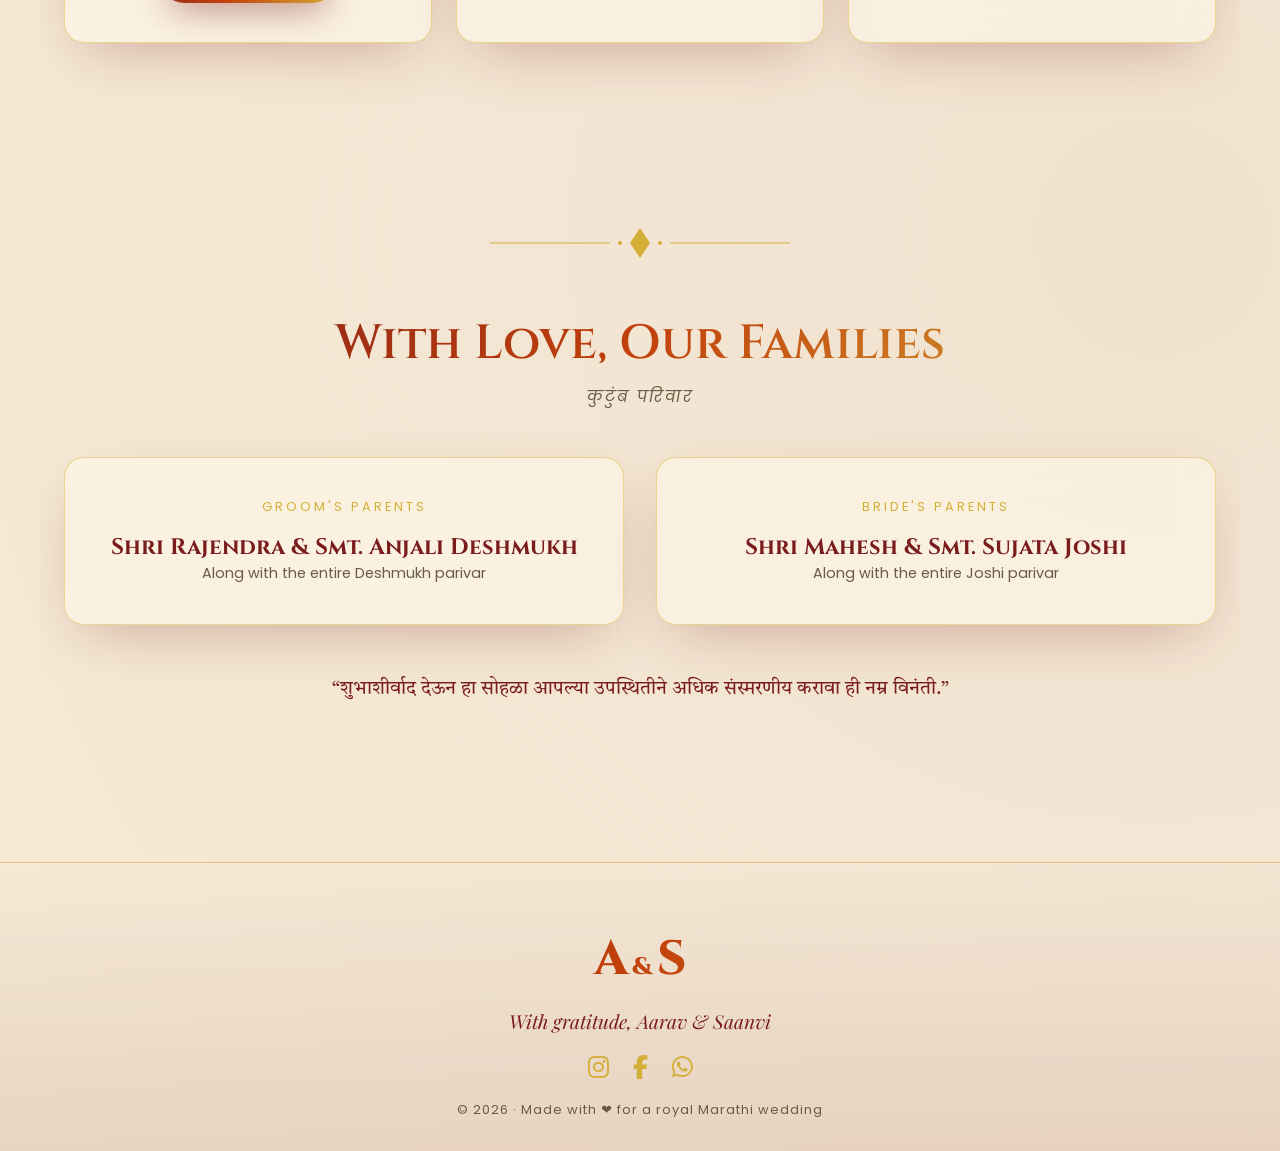
==== commit 82beb399: "new" ====
--- a/index.html
+++ b/index.html
@@ -9,6 +9,7 @@
 <link rel="preconnect" href="https://fonts.gstatic.com" crossorigin>
 <link href="https://fonts.googleapis.com/css2?family=Cinzel:wght@400;600;800&family=Playfair+Display:ital,wght@0,400;0,600;1,400&family=Poppins:wght@300;400;500;600&family=Tiro+Devanagari+Marathi&family=Yatra+One&display=swap" rel="stylesheet">
 <link rel="stylesheet" href="https://unpkg.com/aos@2.3.4/dist/aos.css" />
+<link rel="stylesheet" href="https://cdnjs.cloudflare.com/ajax/libs/font-awesome/6.4.0/css/all.min.css" />
 <link rel="stylesheet" href="style.css" />
 </head>
 <body>
@@ -104,7 +105,11 @@
       <h3>Aarav Deshmukh</h3>
       <p class="marathi-accent">चि. आरव</p>
       <p class="bio">Son of Shri Rajendra &amp; Smt. Anjali Deshmukh — an architect with a love for forts, sitar, and Sunday chai at Sinhagad.</p>
-      <div class="socials"><a href="#">in</a><a href="#">ig</a><a href="#">fb</a></div>
+      <div class="socials">
+        <a href="#" aria-label="LinkedIn"><i class="fa-brands fa-linkedin-in"></i></a>
+        <a href="#" aria-label="Instagram"><i class="fa-brands fa-instagram"></i></a>
+        <a href="#" aria-label="Facebook"><i class="fa-brands fa-facebook-f"></i></a>
+      </div>
     </article>
     <div class="couple-knot" data-aos="zoom-in">
       <div class="knot-symbol">॥</div>
@@ -115,7 +120,11 @@
       <h3>Saanvi Joshi</h3>
       <p class="marathi-accent">सौ.का.चि. सान्वी</p>
       <p class="bio">Daughter of Shri Mahesh &amp; Smt. Sujata Joshi — a classical dancer, painter, and the warmest soul in any room.</p>
-      <div class="socials"><a href="#">in</a><a href="#">ig</a><a href="#">fb</a></div>
+      <div class="socials">
+        <a href="#" aria-label="LinkedIn"><i class="fa-brands fa-linkedin-in"></i></a>
+        <a href="#" aria-label="Instagram"><i class="fa-brands fa-instagram"></i></a>
+        <a href="#" aria-label="Facebook"><i class="fa-brands fa-facebook-f"></i></a>
+      </div>
     </article>
   </div>
 </section>
@@ -332,7 +341,9 @@
   <div class="footer-monogram">A<small>&amp;</small>S</div>
   <p class="footer-thanks">With gratitude, Aarav &amp; Saanvi</p>
   <div class="footer-socials">
-    <a href="#">Instagram</a><span>·</span><a href="#">Facebook</a><span>·</span><a href="#">WhatsApp</a>
+    <a href="#" aria-label="Instagram"><i class="fa-brands fa-instagram"></i></a>
+    <a href="#" aria-label="Facebook"><i class="fa-brands fa-facebook-f"></i></a>
+    <a href="#" aria-label="WhatsApp"><i class="fa-brands fa-whatsapp"></i></a>
   </div>
   <p class="copyright">© 2026 · Made with ❤ for a royal Marathi wedding</p>
 </footer>
--- a/style.css
+++ b/style.css
@@ -245,16 +245,19 @@
 [data-theme="dark"] .hero-marathi { color: var(--gold-soft); }
 .hero-date {
   display: inline-flex; gap: 0.8rem; align-items: center;
-  padding: 0.75rem 1.5rem; border: 1px solid var(--gold);
+  padding: 0.8rem 2.2rem; border: 2px solid var(--gold);
   border-radius: 999px; backdrop-filter: blur(10px);
-  background: rgba(255,255,255,.1); margin-bottom: 2.5rem;
-  font-family: var(--f-display); letter-spacing: 2px; font-size: .9rem;
+  background: rgba(255, 250, 235, 0.9); margin-bottom: 2.5rem;
+  font-family: var(--f-display); letter-spacing: 2px; font-size: 1.05rem;
+  font-weight: 700; color: var(--maroon);
   flex-wrap: wrap; justify-content: center;
-}
+  box-shadow: 0 10px 40px rgba(122, 28, 28, 0.2);
+}
+[data-theme="dark"] .hero-date { background: rgba(42, 26, 20, 0.9); color: var(--gold-soft); }
 .hero-date .dot { width: 4px; height: 4px; background: var(--gold); border-radius: 50%; }
 @media (max-width: 480px) {
   .hero-names { gap: 0.2rem 1rem; }
-  .hero-date { font-size: 0.8rem; padding: 0.5rem 1.2rem; gap: 0.5rem; }
+  .hero-date { font-size: 0.85rem; padding: 0.6rem 1.4rem; gap: 0.6rem; }
   .hero-marathi { font-size: 1.2rem; }
 }
 
@@ -373,7 +376,7 @@
   width: 36px; height: 36px; border-radius: 50%;
   display: grid; place-items: center;
   border: 1px solid var(--glass-border);
-  font-size: .8rem; text-transform: uppercase;
+  font-size: 1rem;
   transition: all .3s ease;
 }
 .socials a:hover { background: var(--gold); color: var(--ink); }
@@ -582,8 +585,8 @@
 .footer-monogram small { font-size: 1.5rem; padding: 0 .25rem; }
 .footer-thanks { font-family: "Playfair Display", serif; font-style: italic; color: var(--maroon); font-size: 1.2rem; margin: 1rem 0; }
 [data-theme="dark"] .footer-thanks { color: var(--gold-soft); }
-.footer-socials { display: flex; gap: 1rem; justify-content: center; margin: 1rem 0; }
-.footer-socials a { color: var(--gold); letter-spacing: 1px; transition: color .3s; }
+.footer-socials { display: flex; gap: 1.5rem; justify-content: center; margin: 1rem 0; }
+.footer-socials a { color: var(--gold); font-size: 1.5rem; transition: all .3s ease; }
 .footer-socials a:hover { color: var(--maroon); }
 [data-theme="dark"] .footer-socials a:hover { color: var(--cream); }
 .copyright { color: var(--muted); font-size: .8rem; margin-top: 1rem; letter-spacing: 1px; }
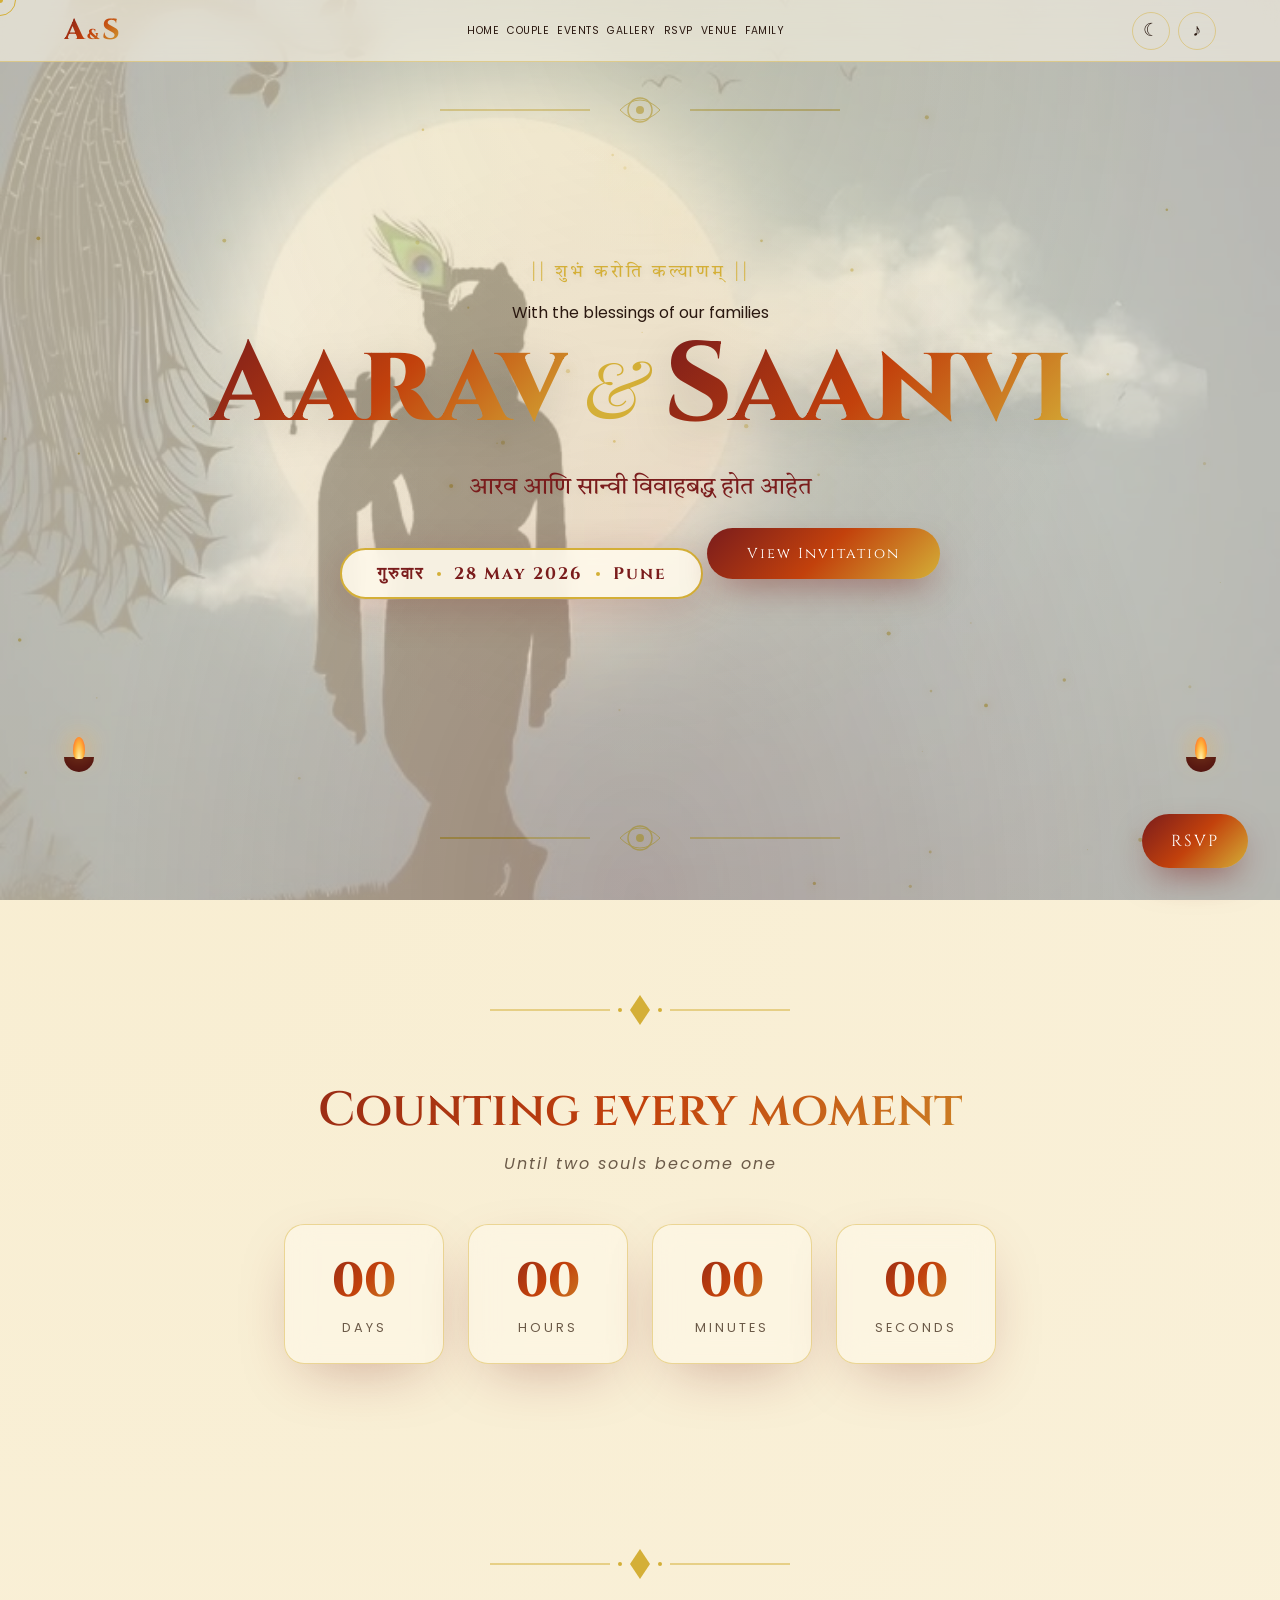
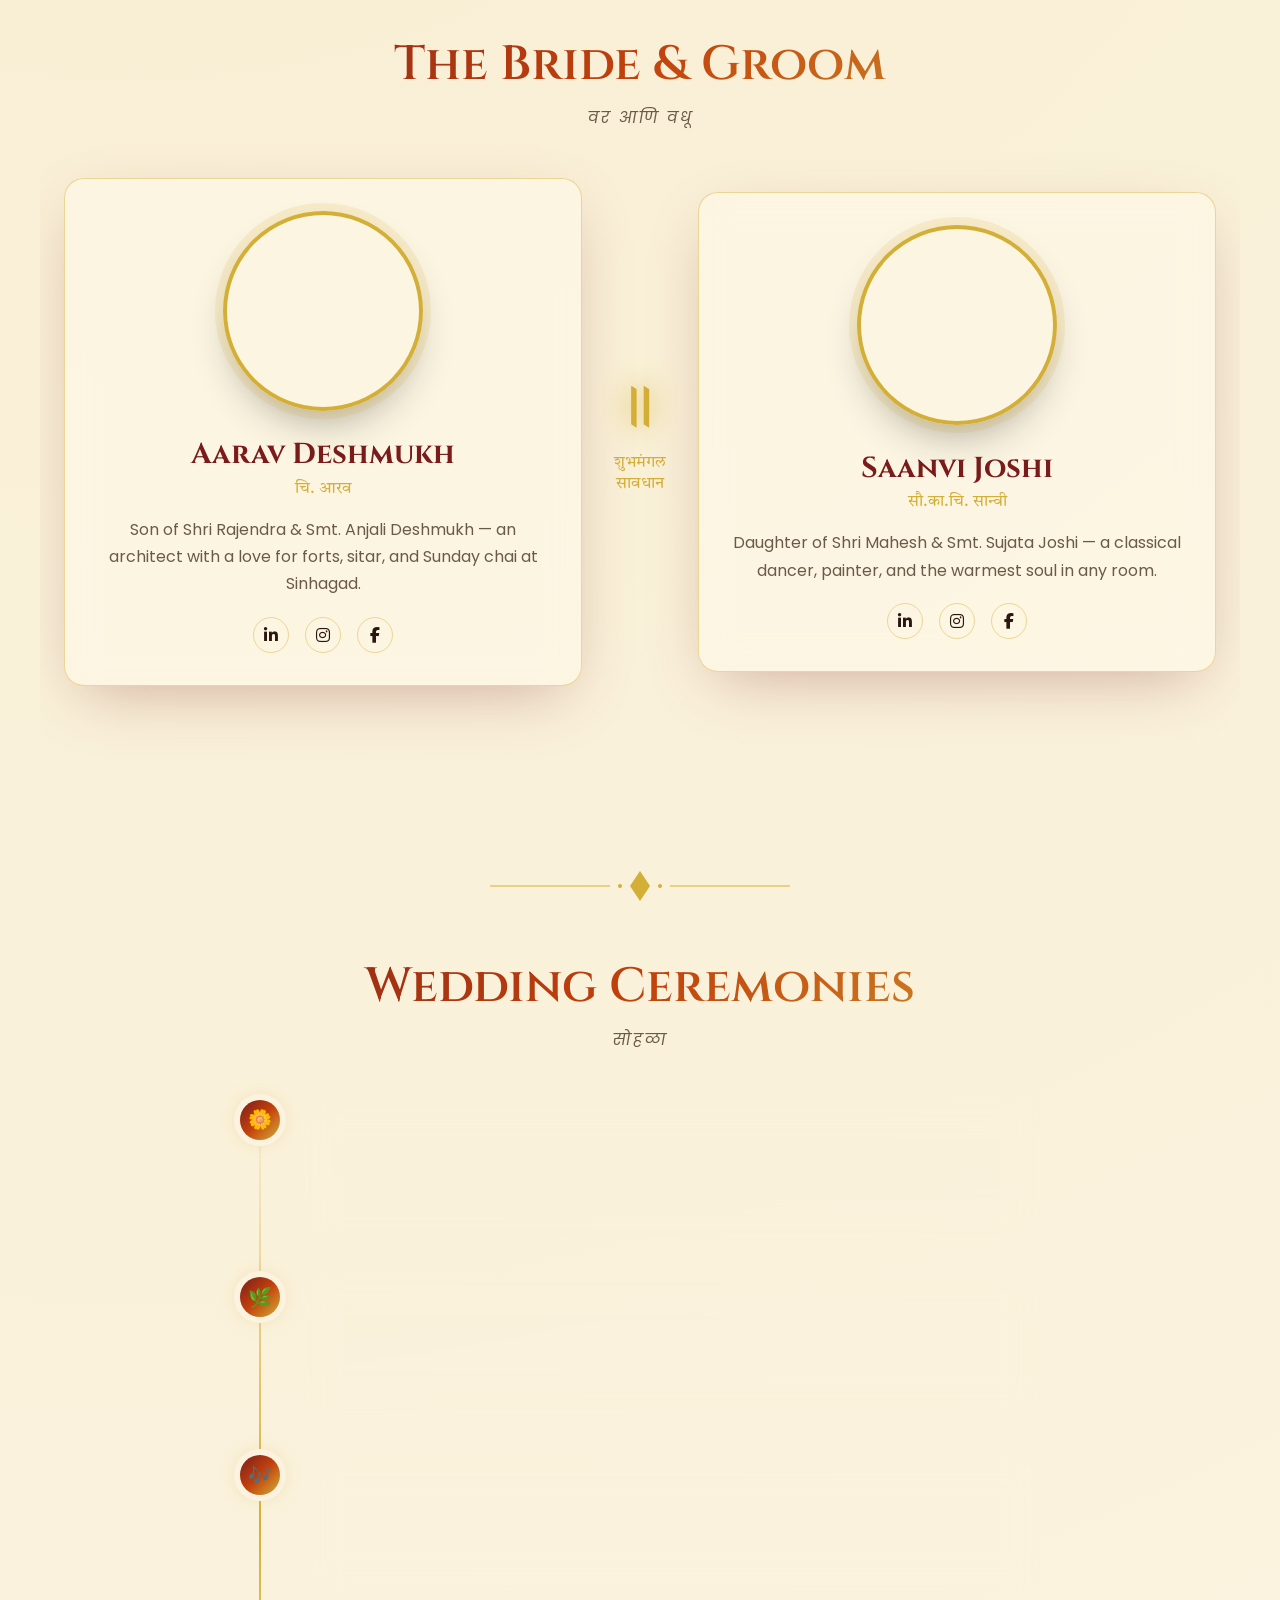
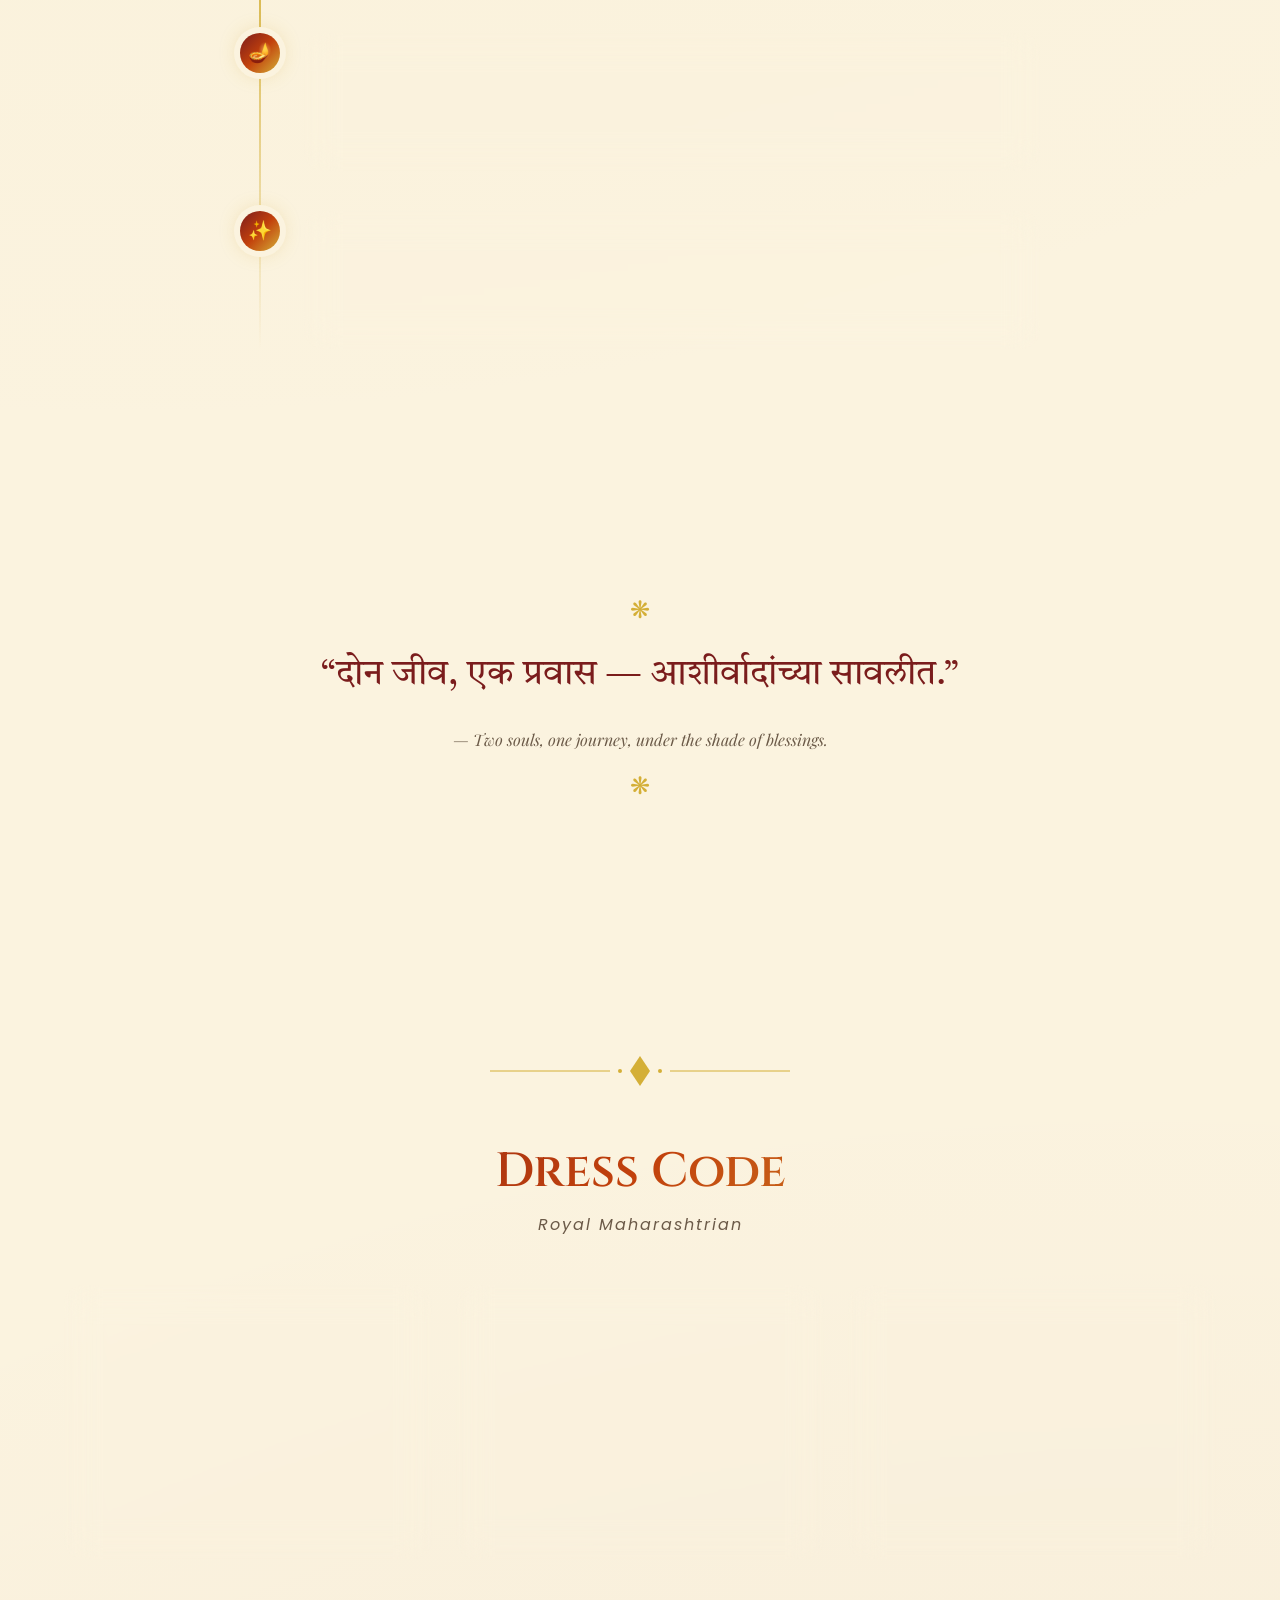
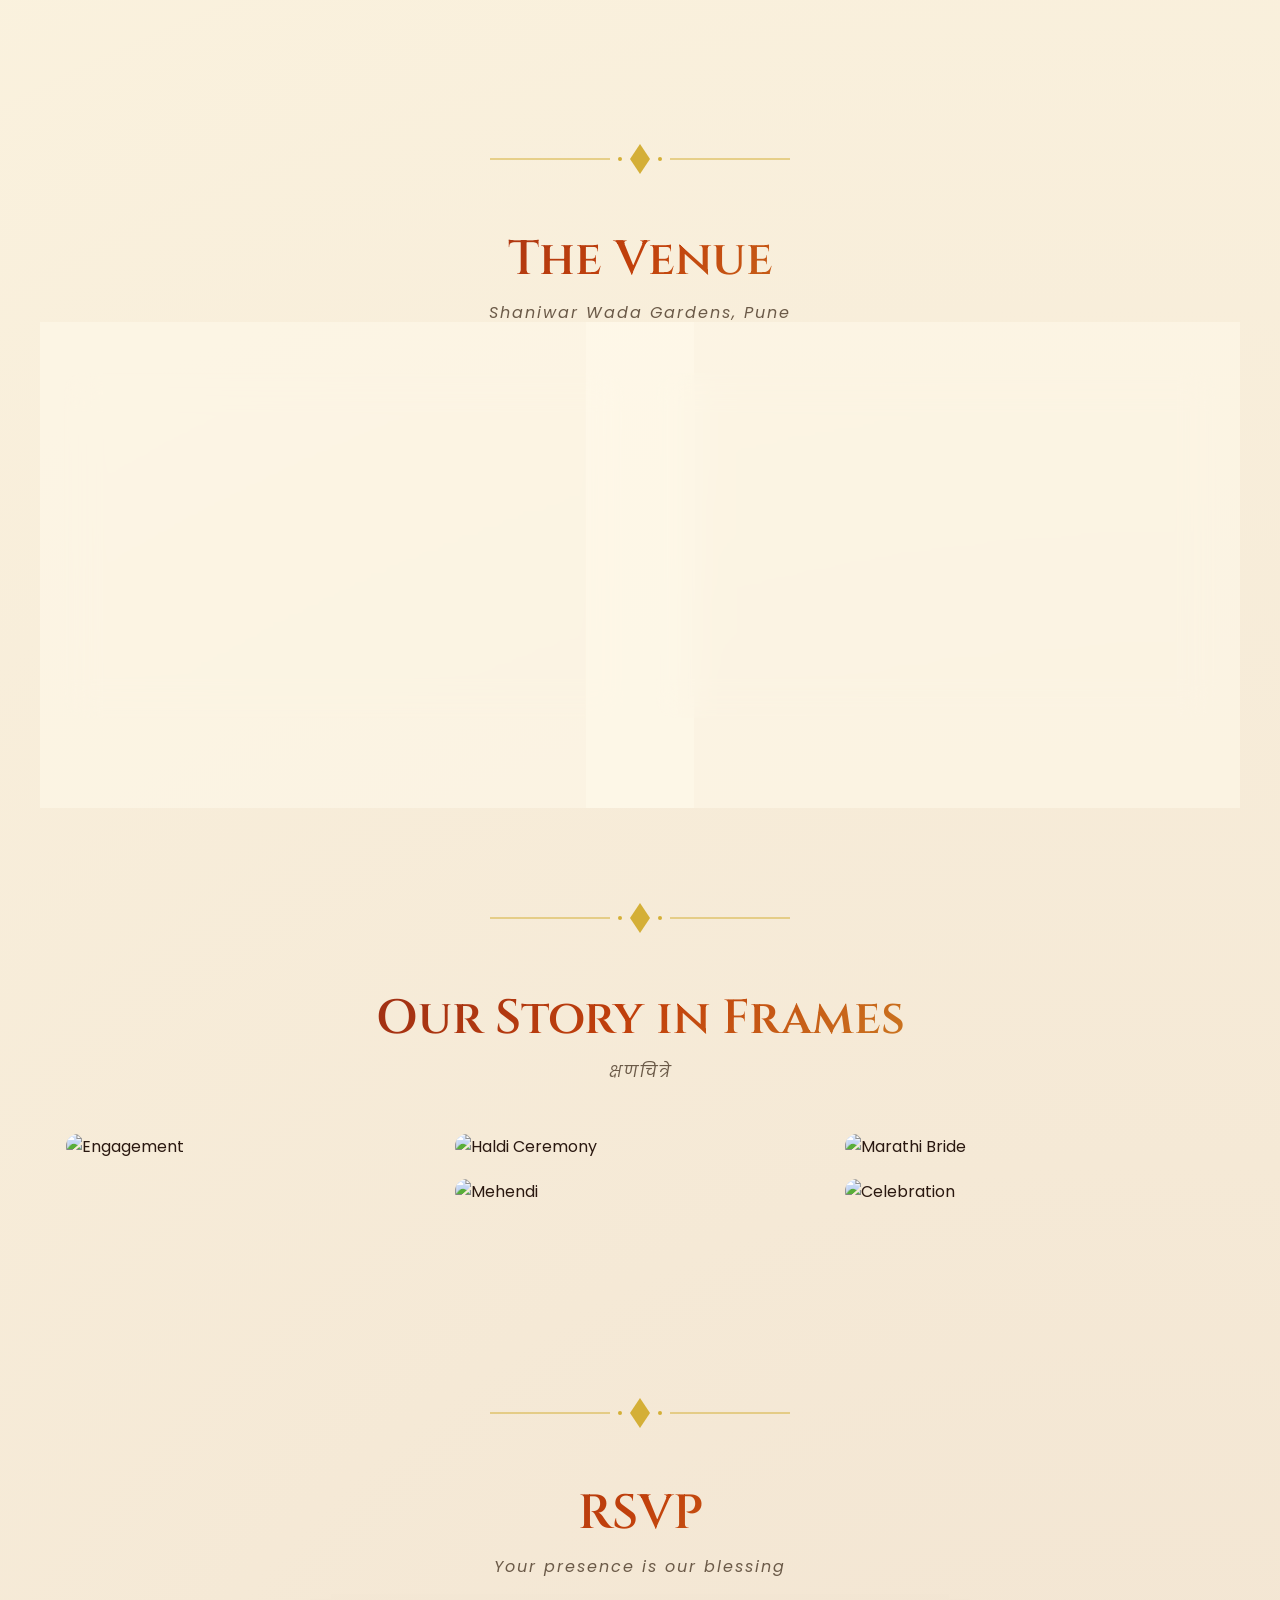
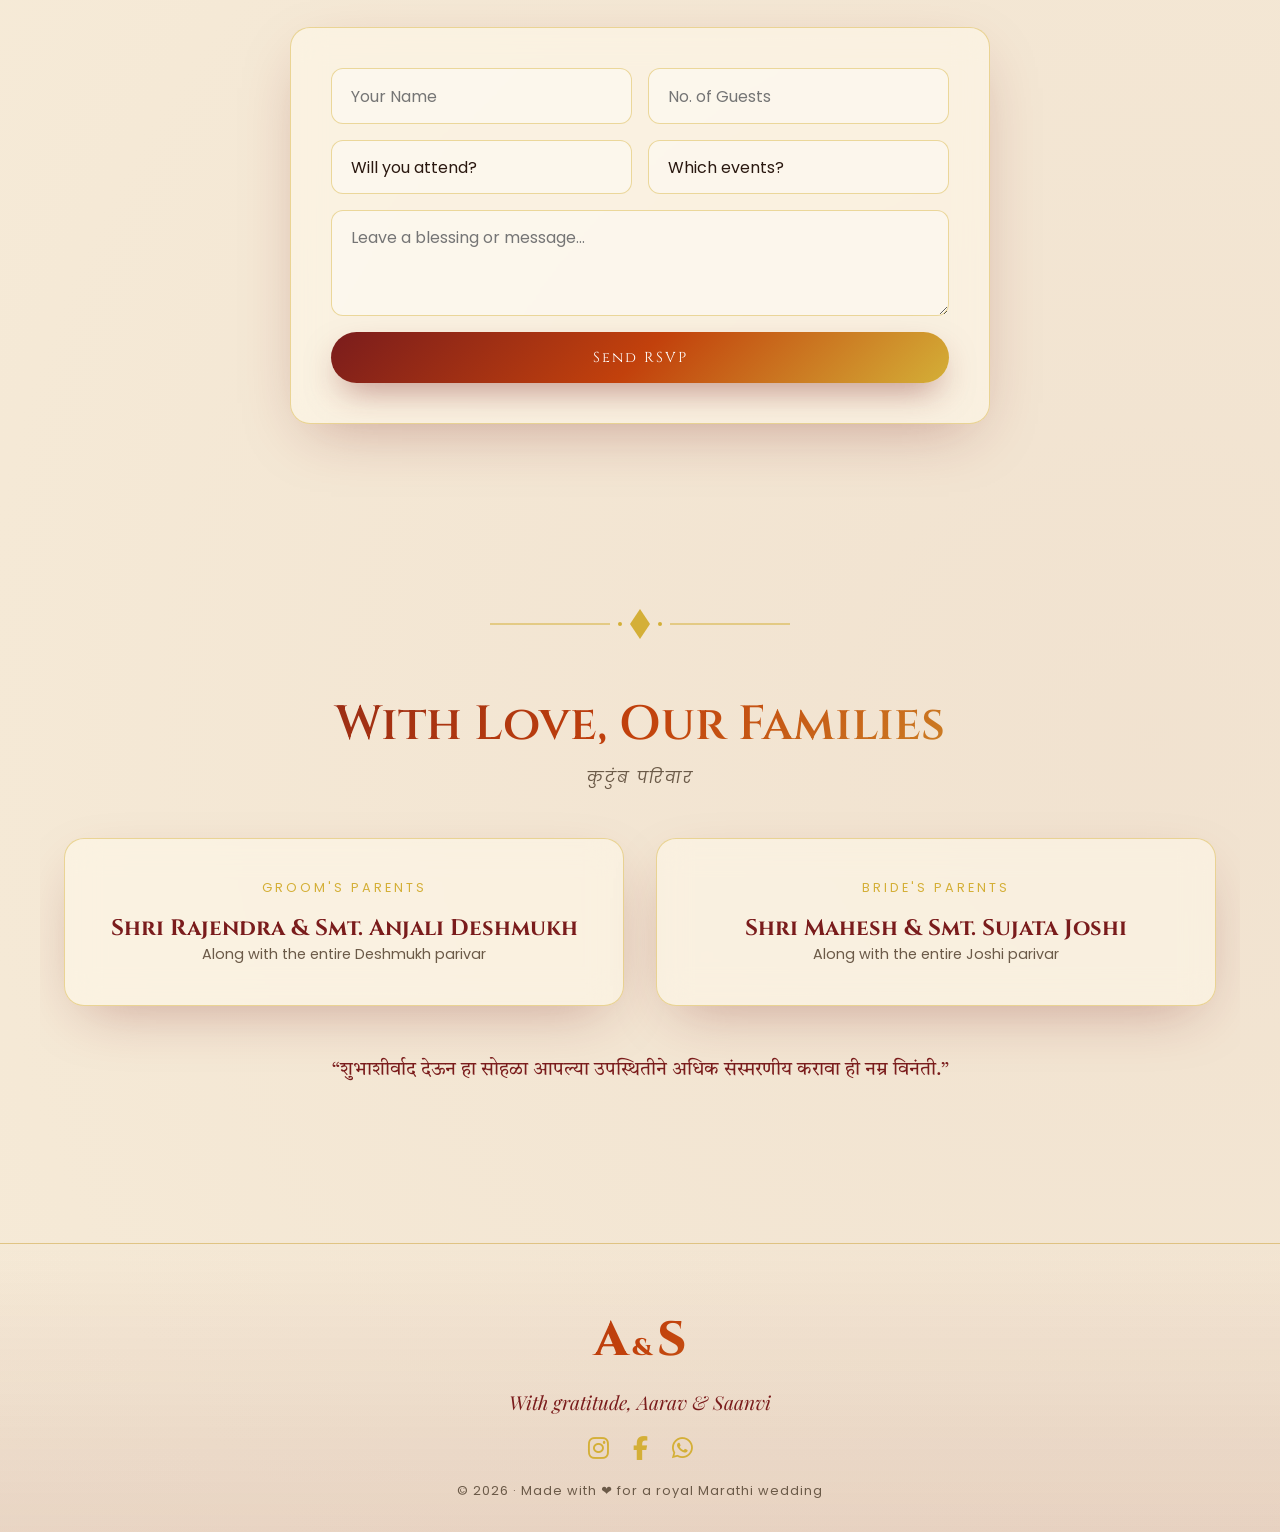
==== commit ae91ee50: "new" ====
--- a/index.html
+++ b/index.html
@@ -249,22 +249,7 @@
   </div>
 </section>
 
-<!-- =========== GUEST UPLOAD =========== -->
-<section id="upload" class="section">
-  <div class="ornament-sep" data-aos="fade-up"></div>
-  <h2 class="section-title" data-aos="fade-up">Share Your Memories</h2>
-  <p class="section-sub" data-aos="fade-up">Add your photos to our story</p>
-  <div class="upload-box glass" data-aos="zoom-in">
-    <label class="upload-label" for="guestUpload">
-      <span class="upload-plus">+</span>
-      <span>Click to upload your photo</span>
-    </label>
-    <input id="guestUpload" type="file" accept="image/*" hidden multiple>
-    <div class="guest-gallery" id="guestGallery"></div>
-  </div>
-</section>
-
-<!-- =========== RSVP =========== -->
+ <!-- =========== RSVP =========== -->
 <section id="rsvp" class="section">
   <div class="ornament-sep" data-aos="fade-up"></div>
   <h2 class="section-title" data-aos="fade-up">RSVP</h2>
@@ -293,27 +278,6 @@
   </form>
 </section>
 
-<!-- =========== REMINDER =========== -->
-<section id="reminder" class="section">
-  <div class="ornament-sep" data-aos="fade-up"></div>
-  <h2 class="section-title" data-aos="fade-up">Save the Date</h2>
-  <div class="reminder-grid">
-    <div class="rem-card glass" data-aos="fade-up">
-      <h4>📅 Add to Calendar</h4>
-      <p>Don't miss the muhurta.</p>
-      <a class="btn-royal" id="calBtn" href="#">Add Event</a>
-    </div>
-    <div class="rem-card glass" data-aos="fade-up" data-aos-delay="100">
-      <h4>🚗 Travel Tip</h4>
-      <p>Reach the venue 30 mins early — traffic in Shaniwar Peth can be heavy.</p>
-    </div>
-    <div class="rem-card glass" data-aos="fade-up" data-aos-delay="200">
-      <h4>🎁 Gifts</h4>
-      <p>Your blessings are the only gift we ask for.</p>
-    </div>
-  </div>
-</section>
-
 <!-- =========== FAMILY =========== -->
 <section id="family" class="section">
   <div class="ornament-sep" data-aos="fade-up"></div>
--- a/style.css
+++ b/style.css
@@ -514,22 +514,6 @@
 }
 @keyframes fadeIn { from { opacity: 0; } to { opacity: 1; } }
 
-/* ========= UPLOAD ========= */
-.upload-box { padding: 2.5rem; text-align: center; max-width: 800px; margin: 0 auto; }
-.upload-label {
-  display: inline-flex; flex-direction: column; align-items: center; gap: .5rem;
-  padding: 2rem 3rem; border: 2px dashed var(--gold); border-radius: 16px;
-  cursor: none; transition: all .3s ease; color: var(--muted);
-}
-.upload-label:hover { background: rgba(212,175,55,.08); color: var(--maroon); }
-.upload-plus {
-  width: 50px; height: 50px; border-radius: 50%;
-  background: var(--grad-royal); color: white;
-  display: grid; place-items: center; font-size: 1.8rem;
-}
-.guest-gallery { display: grid; grid-template-columns: repeat(auto-fill, minmax(120px, 1fr)); gap: .8rem; margin-top: 2rem; }
-.guest-gallery img { width: 100%; aspect-ratio: 1; object-fit: cover; border-radius: 10px; border: 2px solid var(--gold); }
-
 /* ========= RSVP ========= */
 .rsvp-form { padding: 2.5rem; max-width: 700px; margin: 0 auto; display: flex; flex-direction: column; gap: 1rem; }
 .rsvp-form .row { display: grid; grid-template-columns: 1fr 1fr; gap: 1rem; }
@@ -548,14 +532,6 @@
   .rsvp-form { padding: 1.5rem; }
   .rsvp-form .row { grid-template-columns: 1fr; } 
 }
-
-/* ========= REMINDERS ========= */
-.reminder-grid { display: grid; grid-template-columns: repeat(auto-fit, minmax(260px, 1fr)); gap: 1.5rem; }
-.rem-card { padding: 2rem; text-align: center; transition: transform .4s ease; }
-.rem-card:hover { transform: translateY(-6px); }
-.rem-card h4 { font-family: var(--f-display); color: var(--maroon); margin-bottom: .5rem; font-size: 1.2rem; }
-[data-theme="dark"] .rem-card h4 { color: var(--gold-soft); }
-.rem-card p { color: var(--muted); margin-bottom: 1rem; }
 
 /* ========= FAMILY ========= */
 .family-grid { display: grid; grid-template-columns: 1fr 1fr; gap: 2rem; }
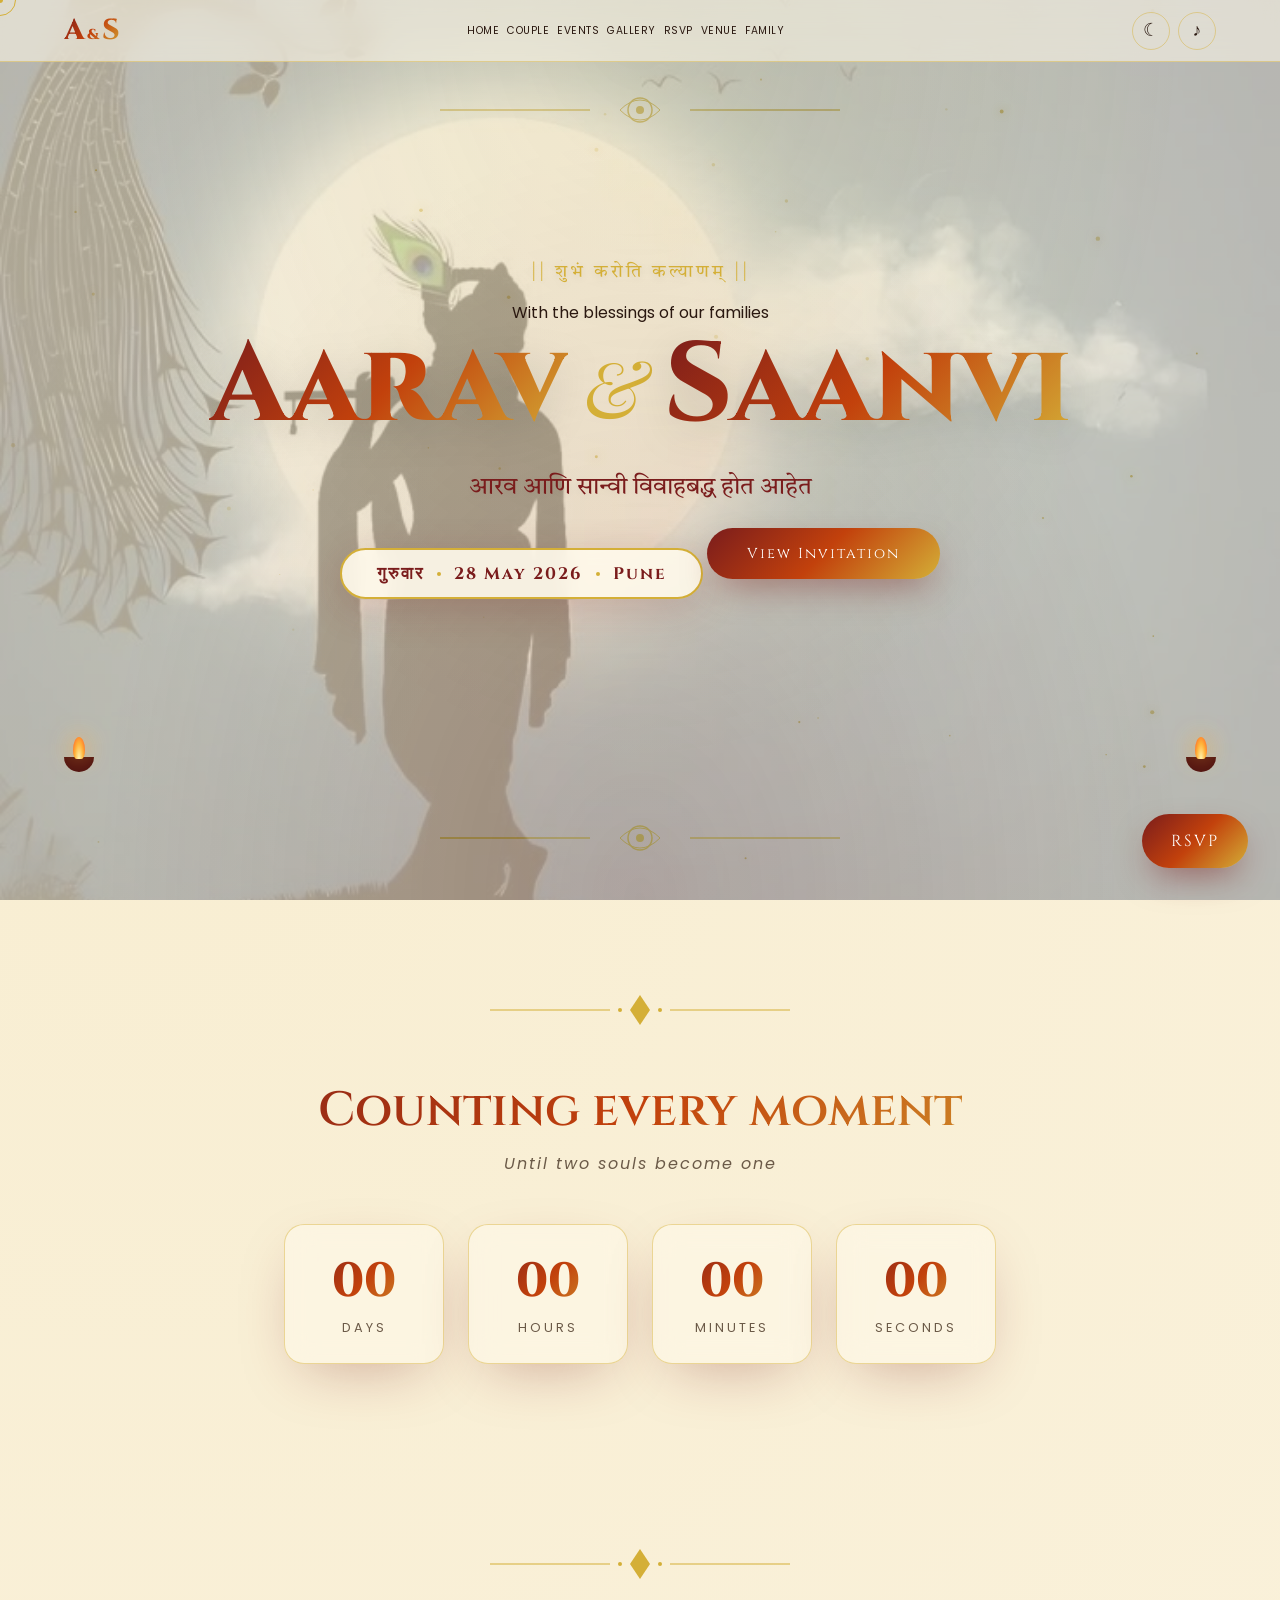
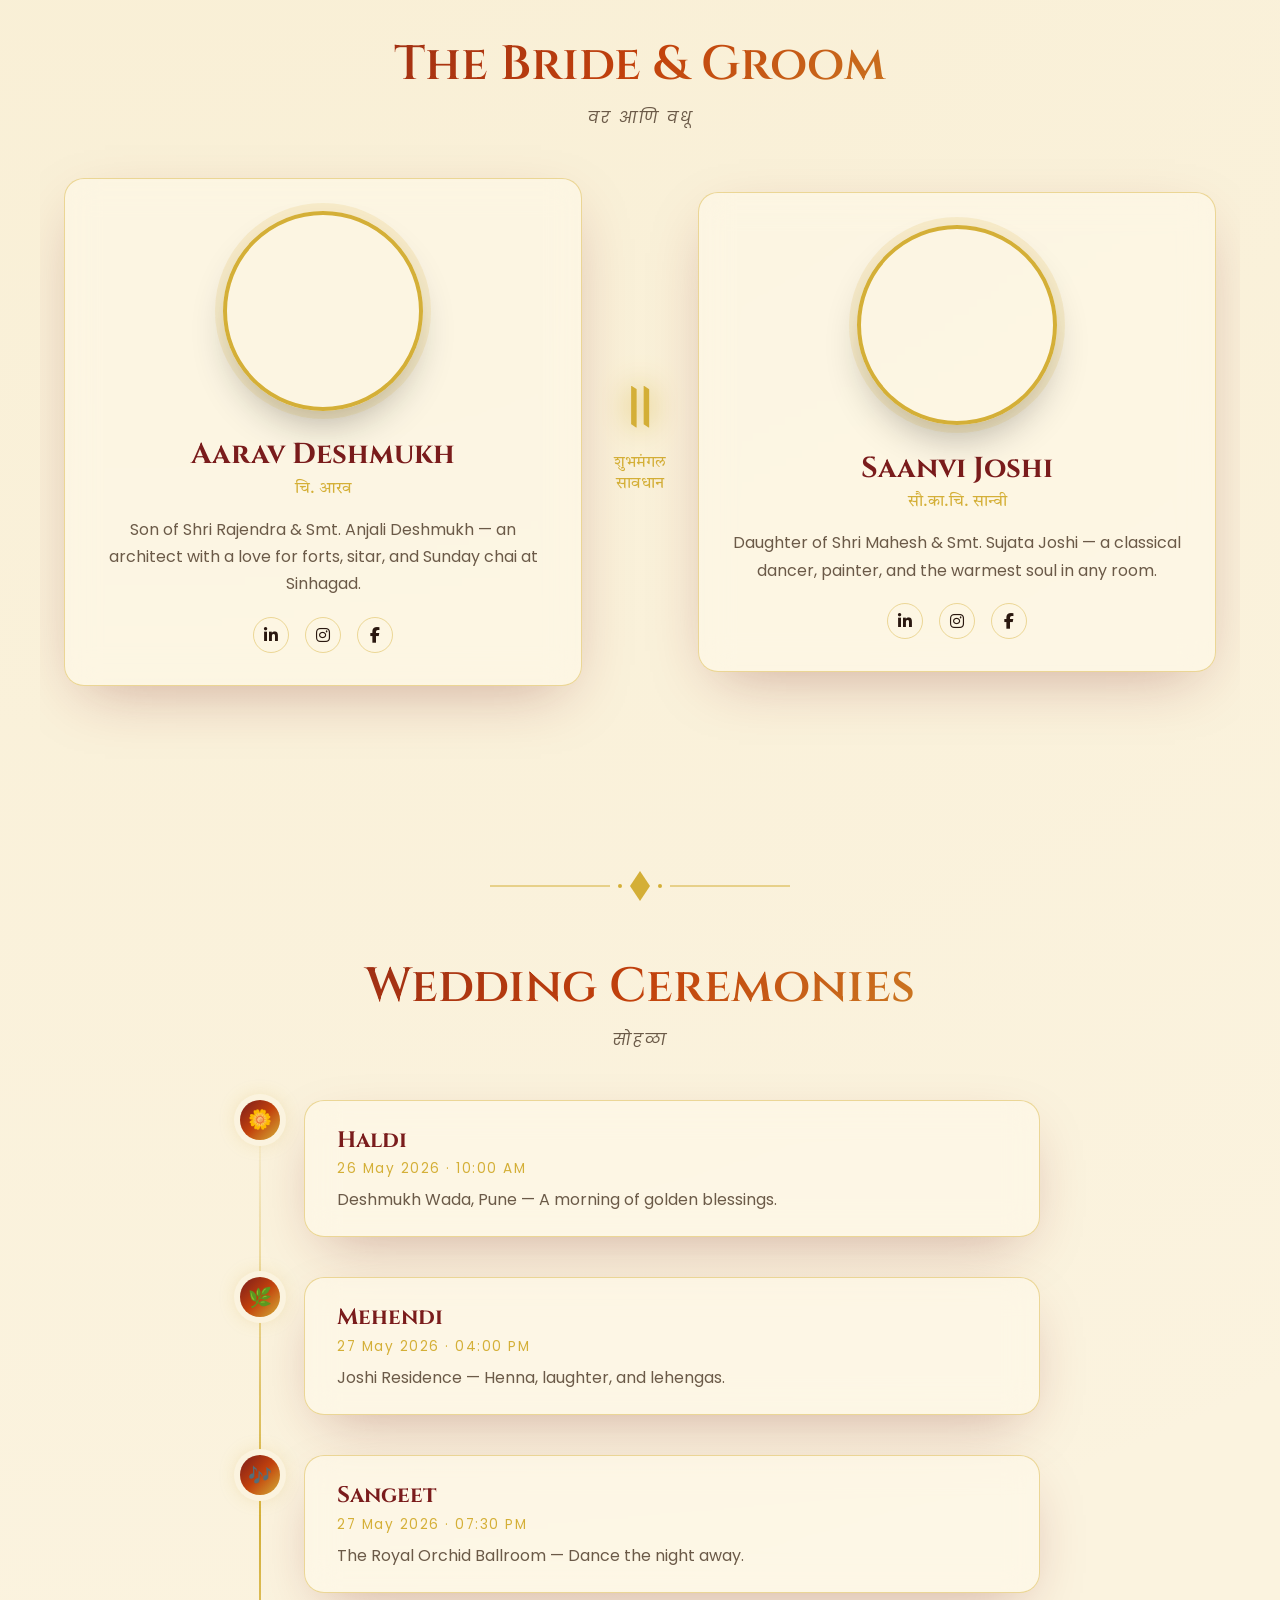
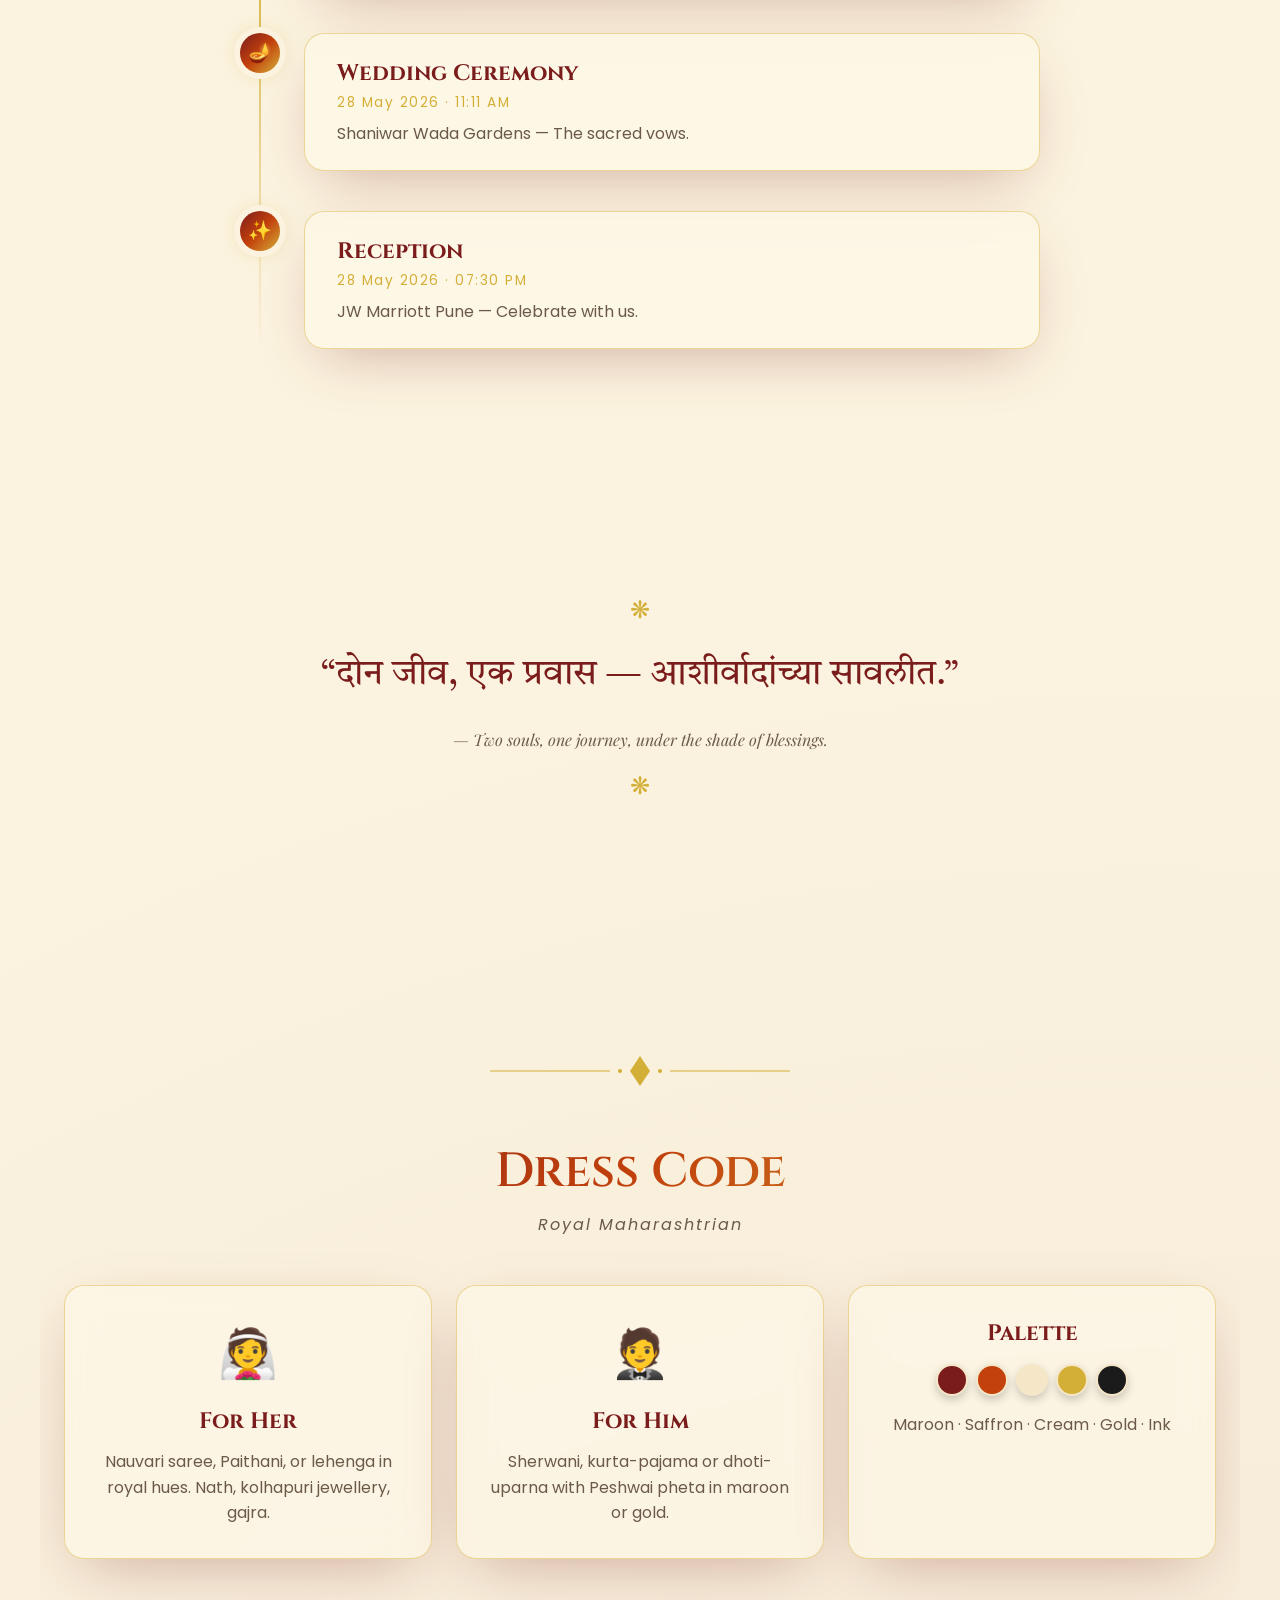
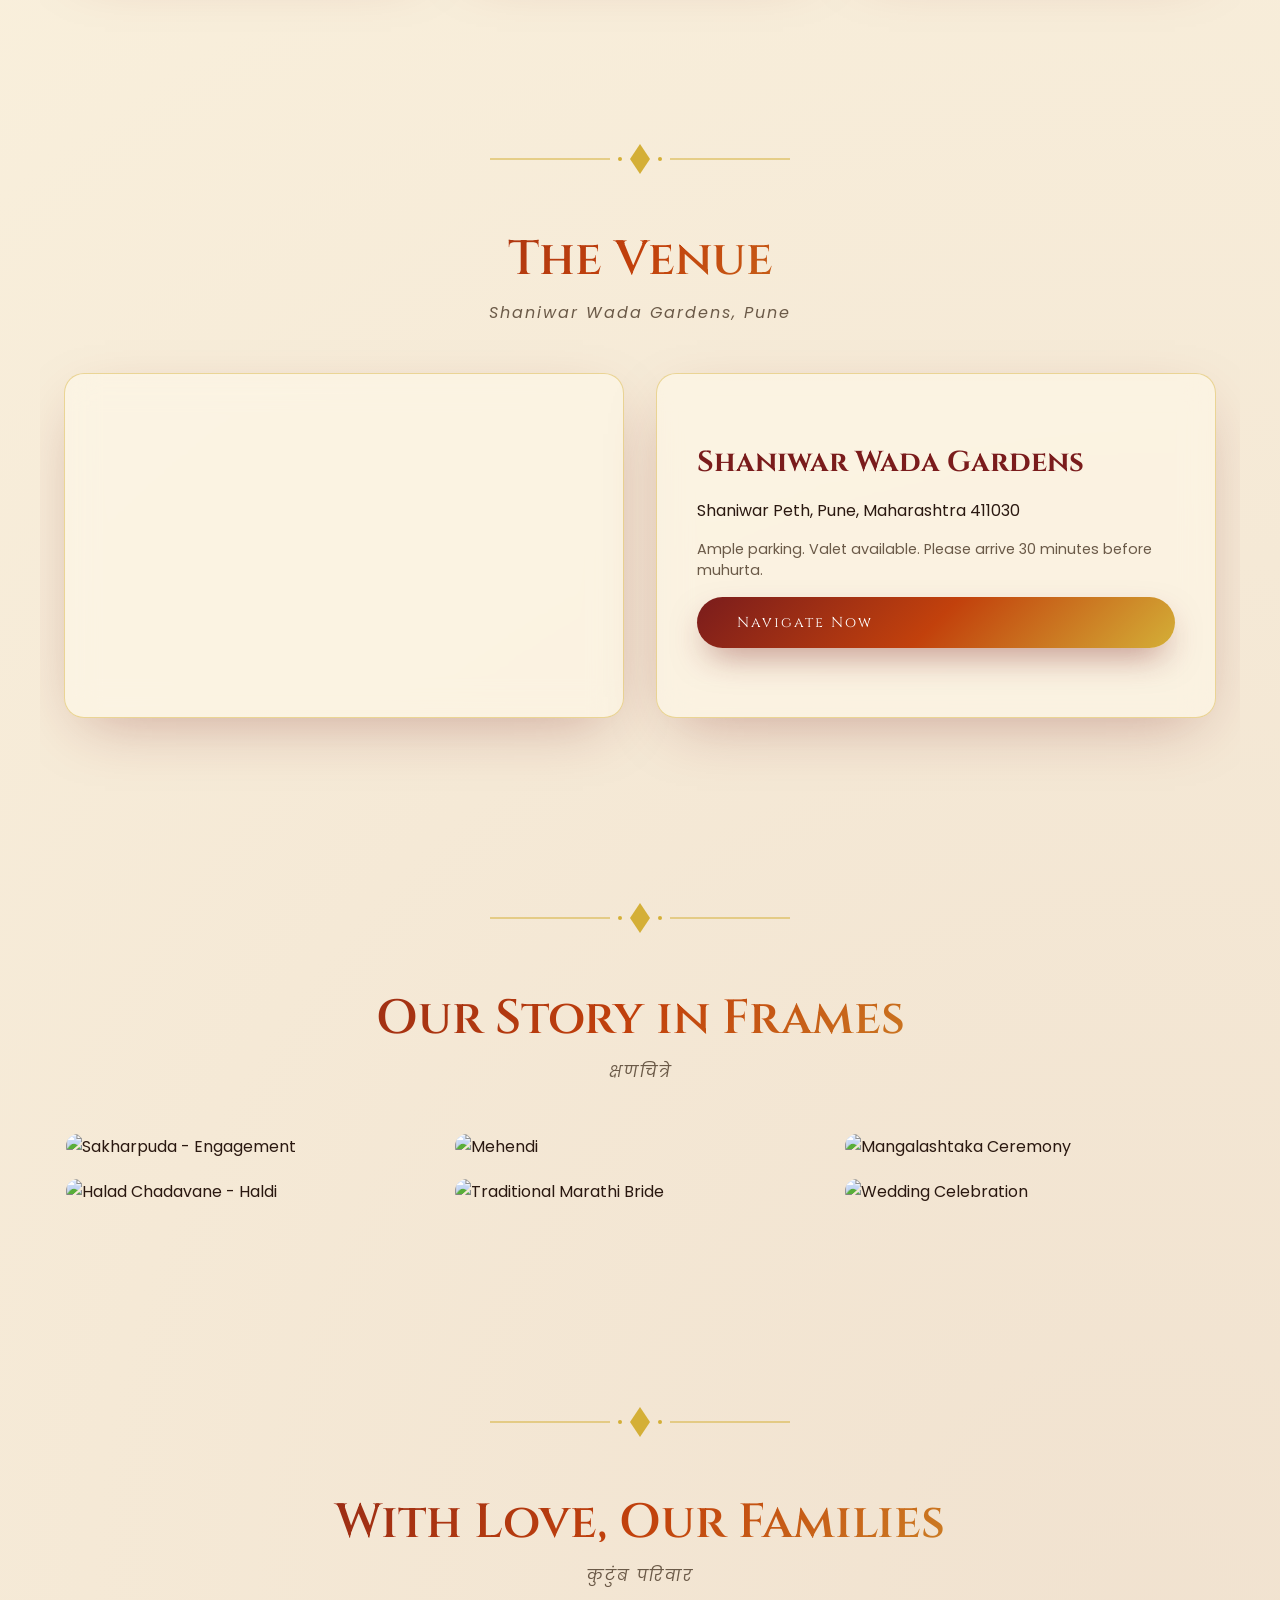
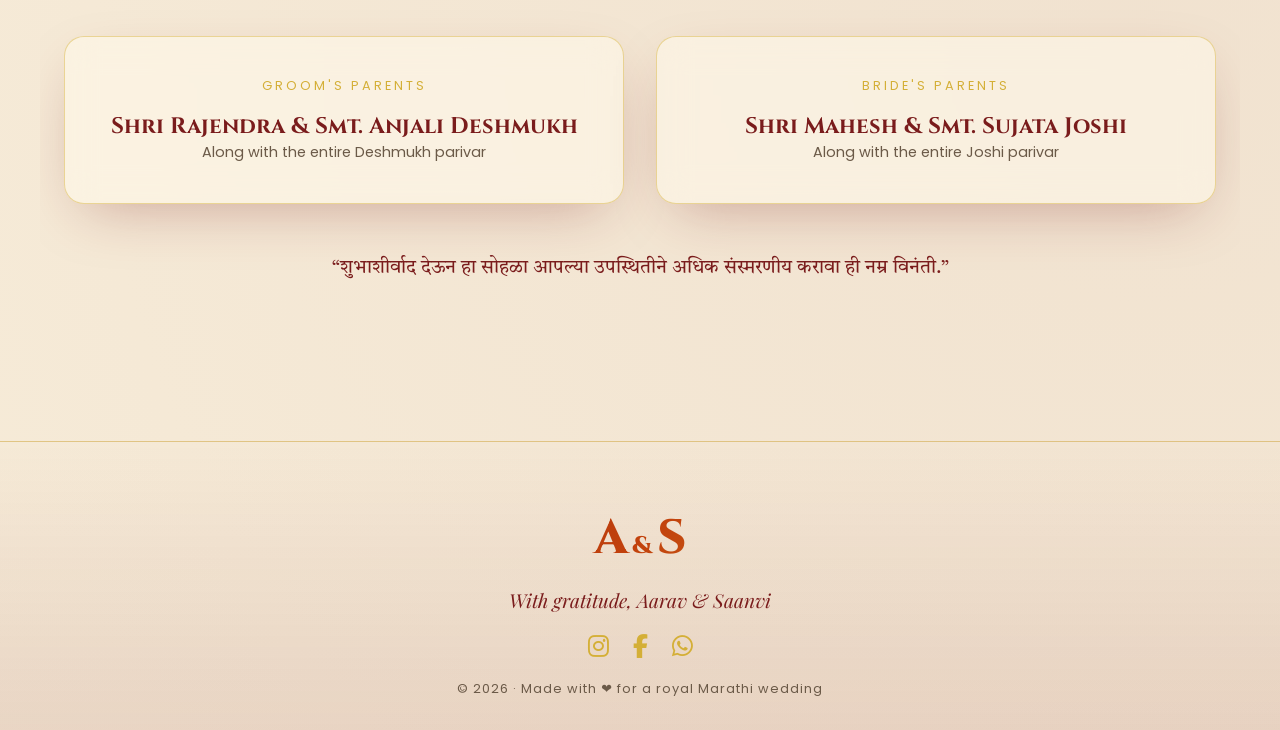
==== commit 339630f1: "new" ====
--- a/index.html
+++ b/index.html
@@ -240,42 +240,13 @@
   <h2 class="section-title" data-aos="fade-up">Our Story in Frames</h2>
   <p class="section-sub" data-aos="fade-up">क्षणचित्रे</p>
   <div class="masonry" id="masonry">
-    <img data-aos="fade-up" src="https://images.unsplash.com/photo-1515934751635-c81c6bc9a2d8?w=800&q=80" alt="Engagement">
-    <img data-aos="fade-up" src="https://images.unsplash.com/photo-1607861716497-e65ab29fc7ac?w=800&q=80" alt="">
-    <img data-aos="fade-up" src="https://images.unsplash.com/photo-1621112904887-419379ce6824?w=800&q=80" alt="Haldi Ceremony">
+    <img data-aos="fade-up" src="https://images.unsplash.com/photo-1603966762342-d99212f94b70?w=800&q=80" alt="Sakharpuda - Engagement">
+    <img data-aos="fade-up" src="https://images.unsplash.com/photo-1621111848501-8d33b244b207?w=800&q=80" alt="Halad Chadavane - Haldi">
     <img data-aos="fade-up" src="https://images.unsplash.com/photo-1544006659-f0b21f04cb1d?w=800&q=80" alt="Mehendi">
-    <img data-aos="fade-up" src="https://images.unsplash.com/photo-1583939411023-14783179e581?w=800&q=80" alt="Marathi Bride">
-    <img data-aos="fade-up" src="https://images.unsplash.com/photo-1606800052052-a08af7148866?w=800&q=80" alt="Celebration">
-  </div>
-</section>
-
- <!-- =========== RSVP =========== -->
-<section id="rsvp" class="section">
-  <div class="ornament-sep" data-aos="fade-up"></div>
-  <h2 class="section-title" data-aos="fade-up">RSVP</h2>
-  <p class="section-sub" data-aos="fade-up">Your presence is our blessing</p>
-  <form class="rsvp-form glass" id="rsvpForm" data-aos="fade-up">
-    <div class="row">
-      <input required name="name" placeholder="Your Name" />
-      <input required type="number" min="1" max="20" name="guests" placeholder="No. of Guests" />
-    </div>
-    <div class="row">
-      <select name="attending" required>
-        <option value="">Will you attend?</option>
-        <option>Joyfully accepts</option>
-        <option>Regretfully declines</option>
-      </select>
-      <select name="event">
-        <option value="">Which events?</option>
-        <option>All ceremonies</option>
-        <option>Wedding only</option>
-        <option>Reception only</option>
-      </select>
-    </div>
-    <textarea name="message" rows="3" placeholder="Leave a blessing or message..."></textarea>
-    <button class="btn-royal shimmer" type="submit">Send RSVP</button>
-    <p class="rsvp-thanks" id="rsvpThanks" hidden>🌸 Thank you! Your blessings are received.</p>
-  </form>
+    <img data-aos="fade-up" src="https://images.unsplash.com/photo-1610030469983-98e550d6193c?w=800&q=80" alt="Traditional Marathi Bride">
+    <img data-aos="fade-up" src="https://images.unsplash.com/photo-1604017011826-d3b4c23f8914?w=800&q=80" alt="Mangalashtaka Ceremony">
+    <img data-aos="fade-up" src="https://images.unsplash.com/photo-1606800052052-a08af7148866?w=800&q=80" alt="Wedding Celebration">
+  </div>
 </section>
 
 <!-- =========== FAMILY =========== -->
@@ -313,7 +284,7 @@
 </footer>
 
 <!-- Floating RSVP -->
-<a href="#rsvp" class="floating-rsvp shimmer">RSVP</a>
+<a href="rsvp.html" class="floating-rsvp shimmer">RSVP</a>
 
 <!-- Lightbox -->
 <div class="lightbox" id="lightbox"><img id="lightboxImg" alt=""><span class="lb-close">×</span></div>
--- a/style.css
+++ b/style.css
@@ -587,7 +587,7 @@
 
 /* ========= FLOATING RSVP ========= */
 .floating-rsvp {
-  position: fixed; bottom: calc(2rem + env(safe-area-inset-bottom, 0px)); 
+  position: fixed; bottom: calc(2rem + env(safe-area-inset-bottom, 0px));
   right: 2rem; z-index: 50;
   padding: 1rem 1.8rem; border-radius: 999px;
   background: var(--grad-royal); color: white;
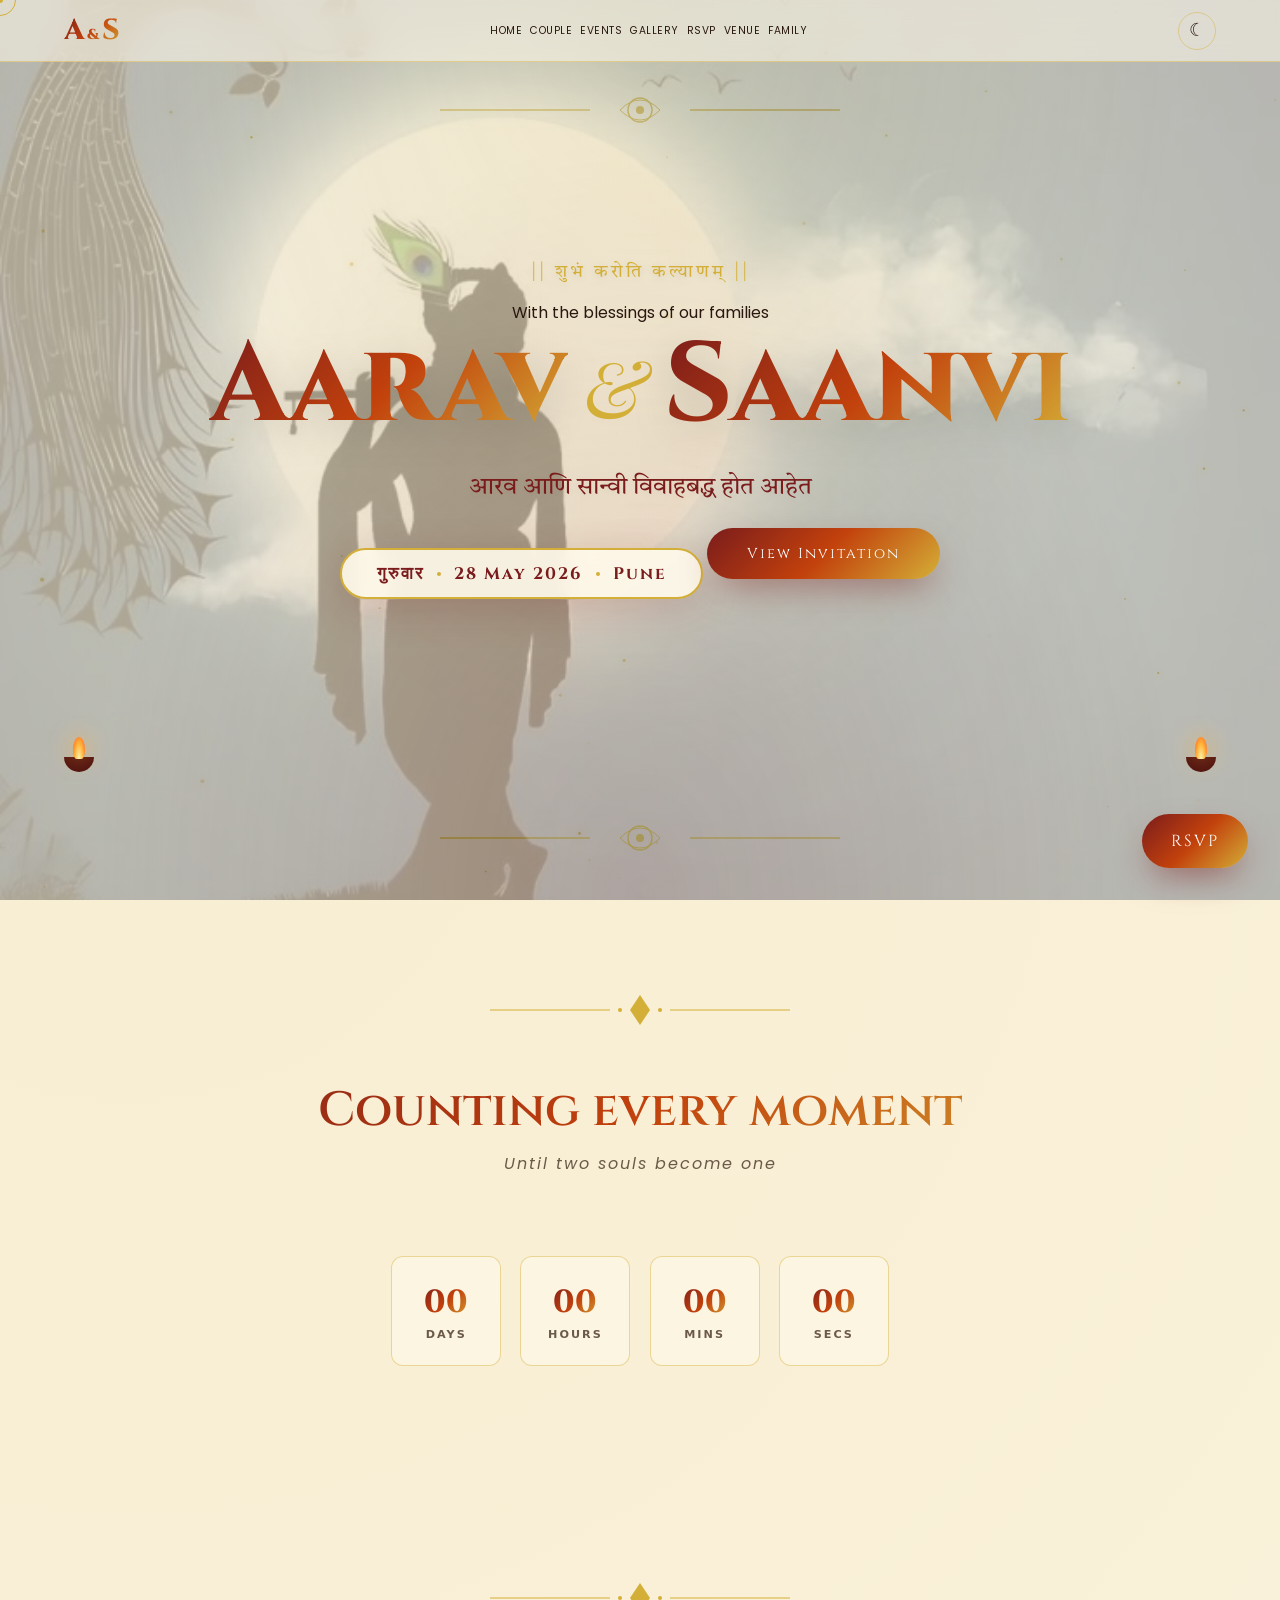
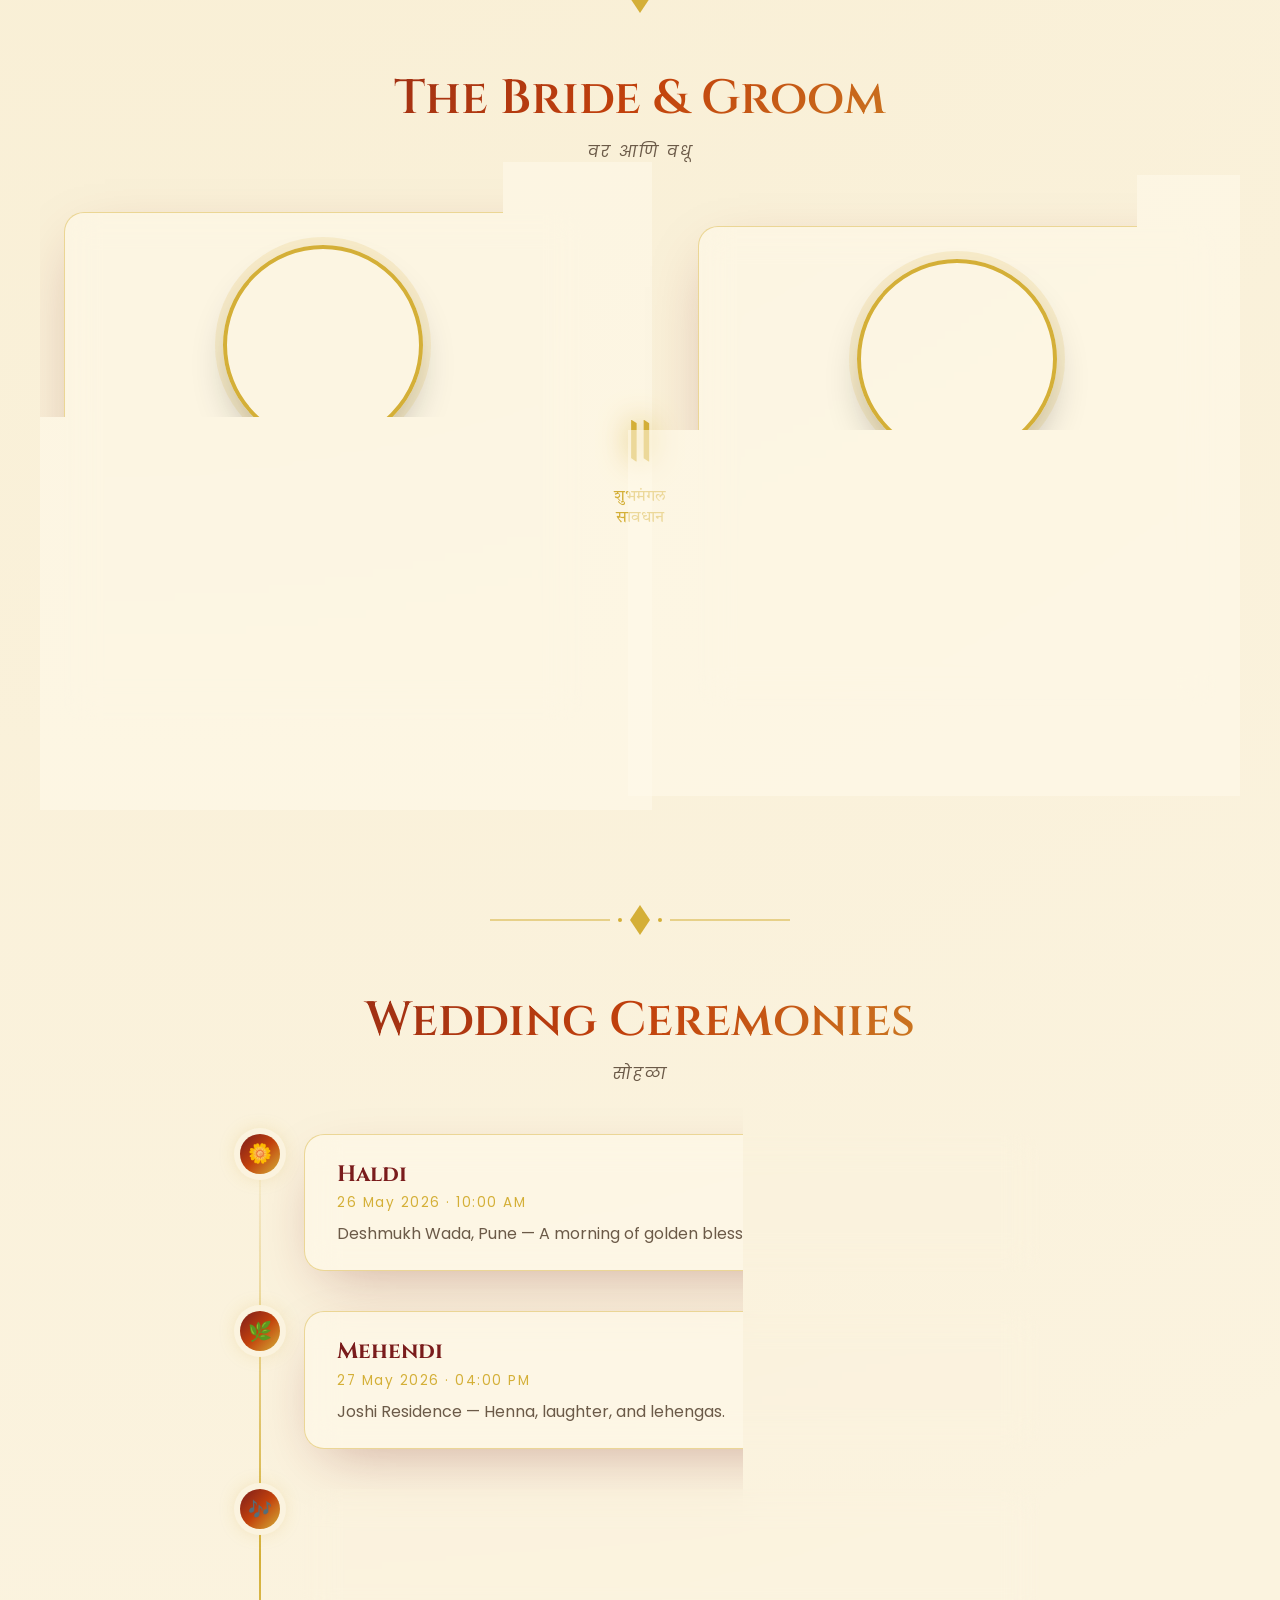
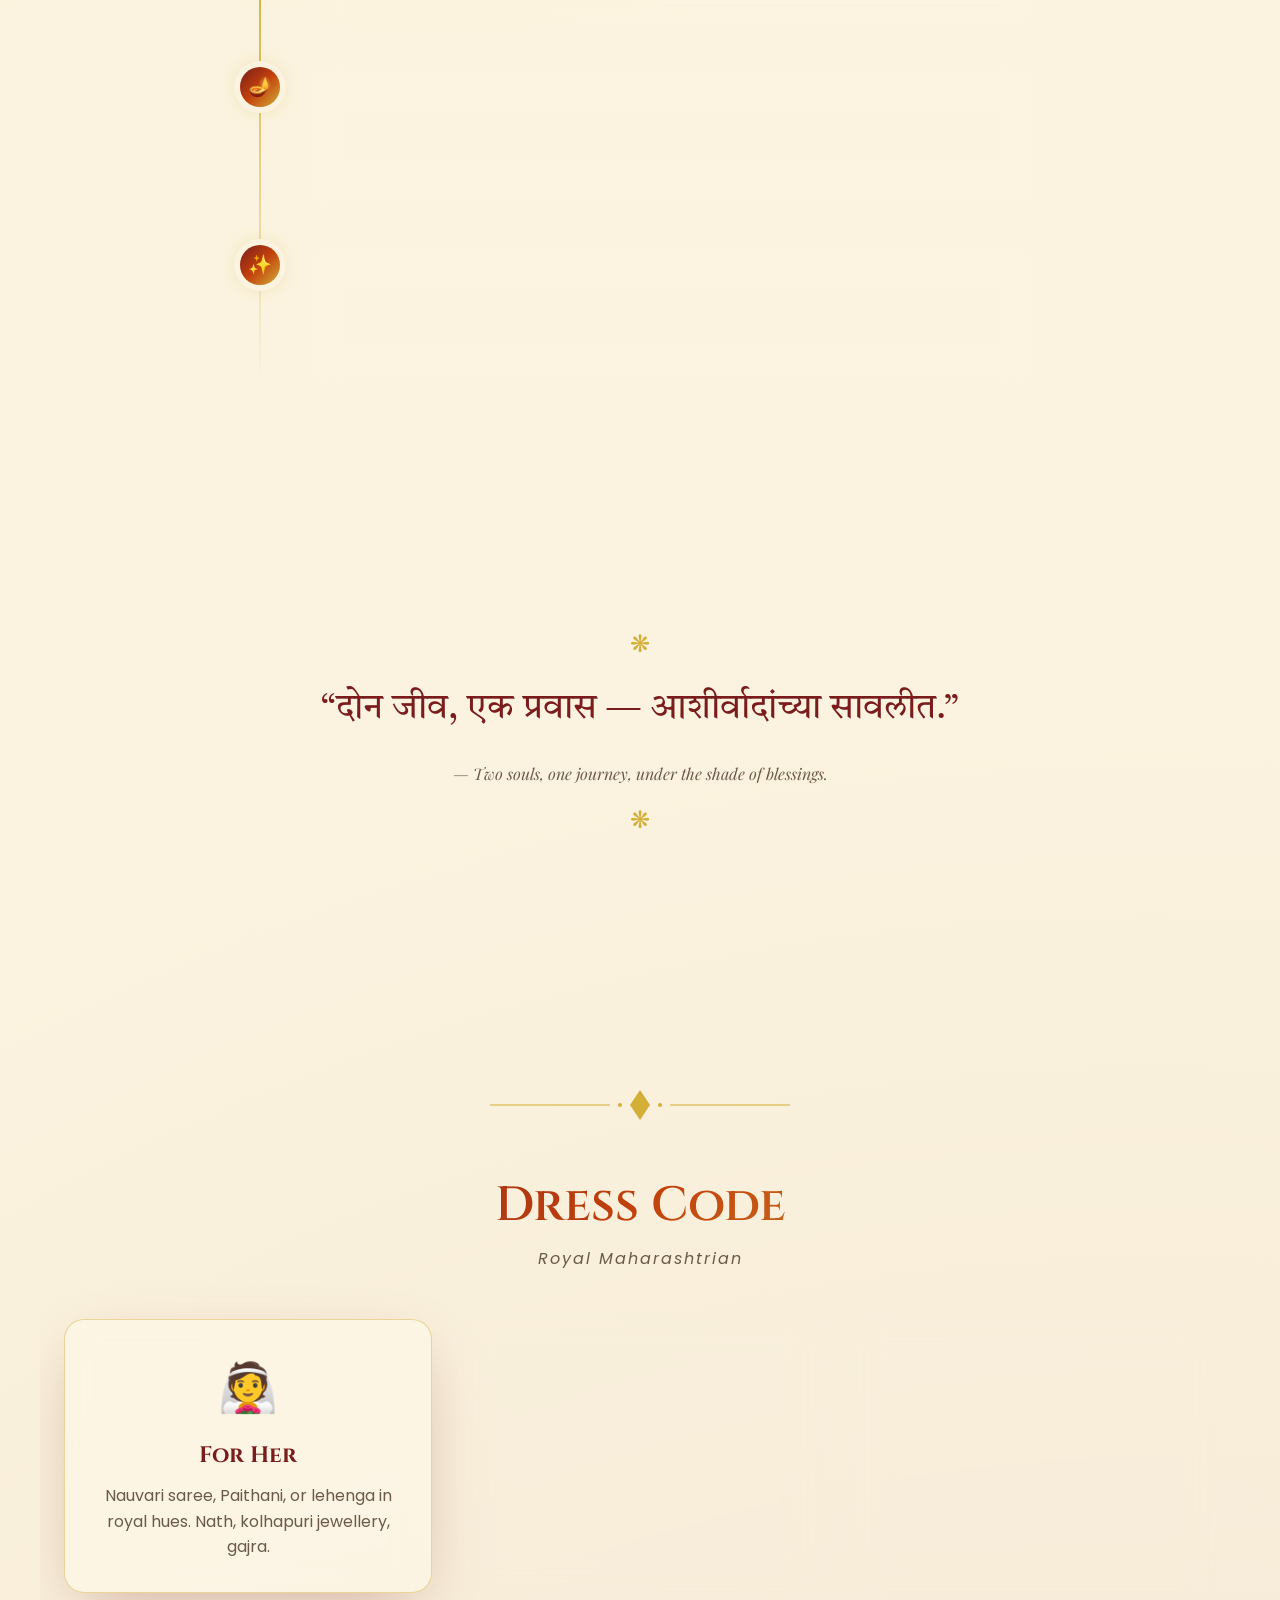
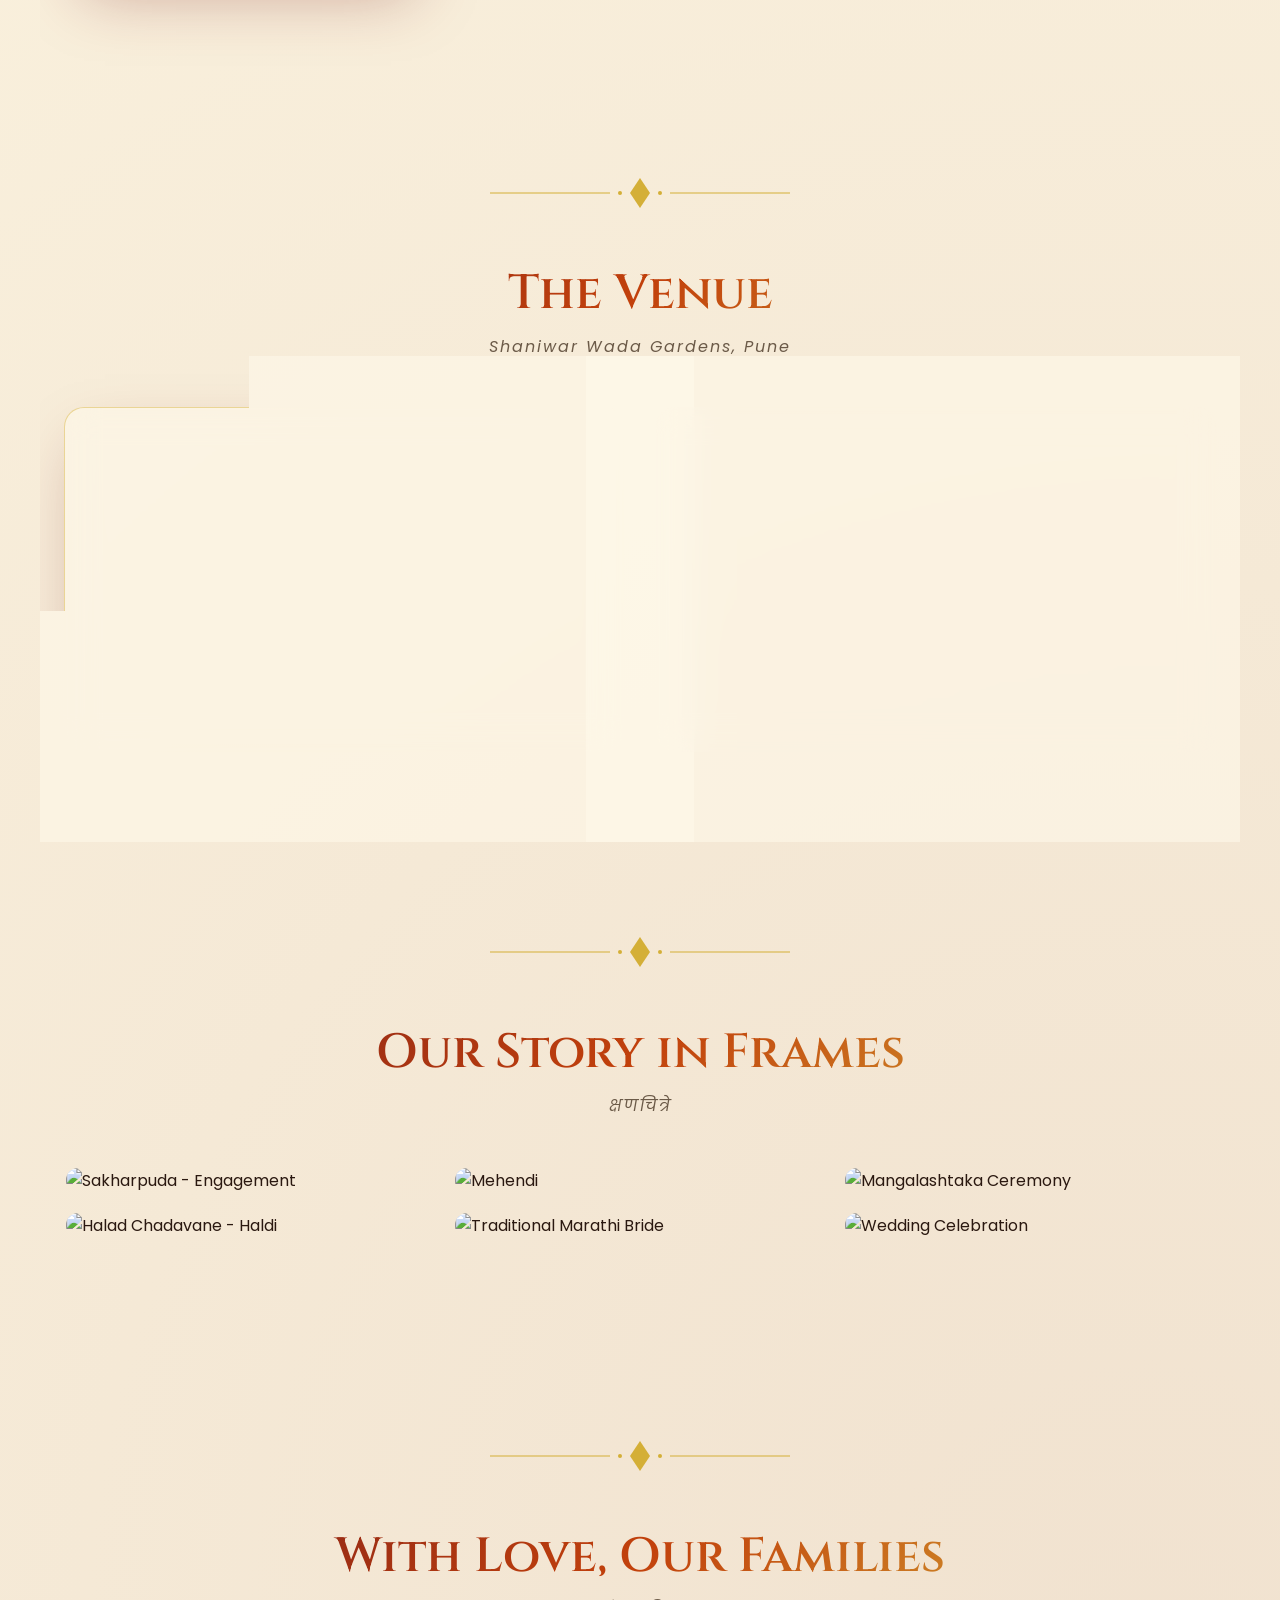
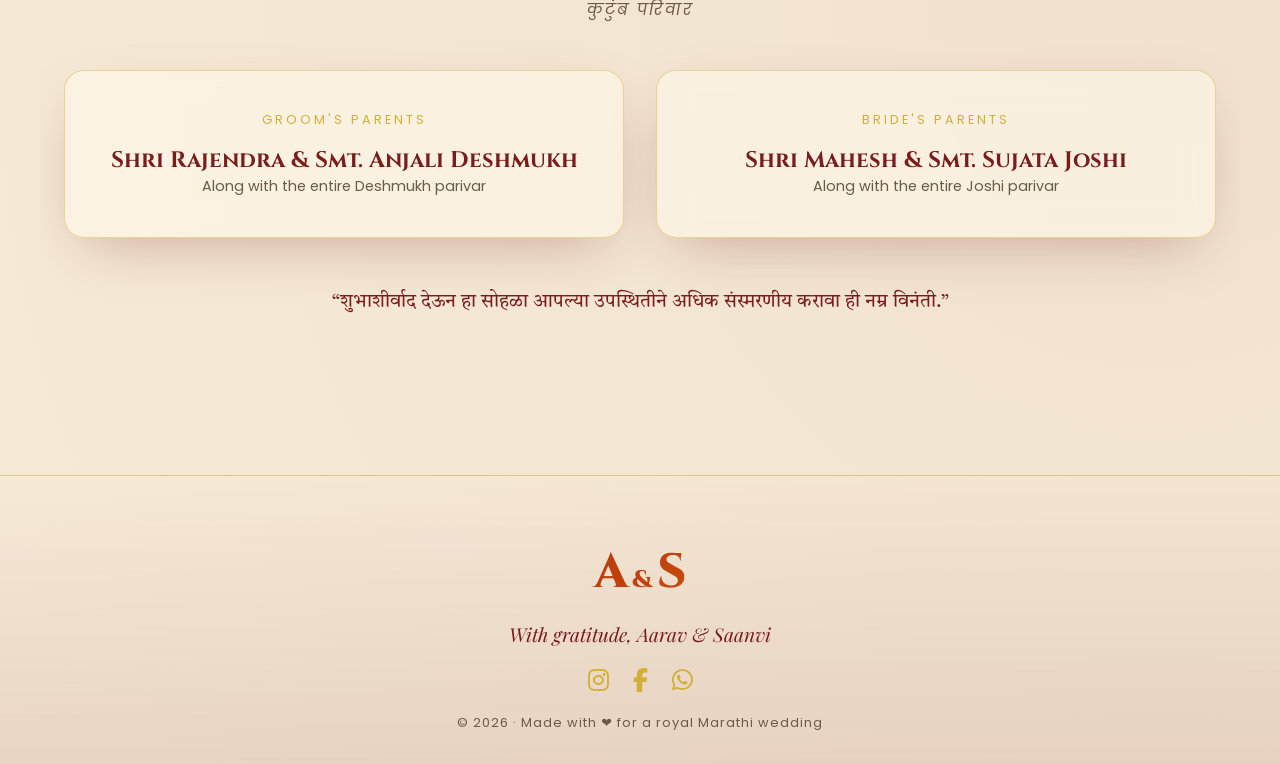
==== commit ea2ed3b3: "new" ====
--- a/index.html
+++ b/index.html
@@ -49,7 +49,6 @@
   </nav>
   <div class="nav-actions">
     <button class="icon-btn" id="themeToggle" title="Toggle theme">☾</button>
-    <button class="icon-btn" id="audioToggle" title="Toggle music">♪</button>
     <button class="hamburger" id="hamburger" aria-label="Menu"><span></span><span></span><span></span></button>
   </div>
 </header>
@@ -87,10 +86,22 @@
   <h2 class="section-title" data-aos="fade-up">Counting every moment</h2>
   <p class="section-sub" data-aos="fade-up">Until two souls become one</p>
   <div class="countdown" id="countdown" data-aos="zoom-in">
-    <div class="cd-card"><span id="cd-days">00</span><label>Days</label></div>
-    <div class="cd-card"><span id="cd-hours">00</span><label>Hours</label></div>
-    <div class="cd-card"><span id="cd-mins">00</span><label>Minutes</label></div>
-    <div class="cd-card"><span id="cd-secs">00</span><label>Seconds</label></div>
+    <div class="cd-item">
+      <div class="cd-medallion"><span id="cd-days">00</span></div>
+      <label>Days</label>
+    </div>
+    <div class="cd-item">
+      <div class="cd-medallion"><span id="cd-hours">00</span></div>
+      <label>Hours</label>
+    </div>
+    <div class="cd-item">
+      <div class="cd-medallion"><span id="cd-mins">00</span></div>
+      <label>Mins</label>
+    </div>
+    <div class="cd-item">
+      <div class="cd-medallion"><span id="cd-secs">00</span></div>
+      <label>Secs</label>
+    </div>
   </div>
 </section>
 
--- a/style.css
+++ b/style.css
@@ -318,32 +318,55 @@
 }
 
 /* ========= COUNTDOWN ========= */
-.countdown { display: flex; gap: 1.5rem; justify-content: center; flex-wrap: wrap; }
-.cd-card {
-  flex: 1 1 calc(50% - 1rem); max-width: 160px; padding: 1.5rem 0.5rem;
-  background: var(--glass); backdrop-filter: blur(14px);
-  border: 1px solid var(--glass-border); border-radius: 20px;
-  text-align: center; position: relative; overflow: hidden;
-  box-shadow: var(--shadow-gold);
-  transition: transform .4s ease;
-}
-.cd-card::before {
-  content: ""; position: absolute; inset: 0;
-  background: var(--grad-gold); opacity: 0;
-  transition: opacity .4s ease; z-index: -1;
-}
-.cd-card:hover { transform: translateY(-8px); }
-.cd-card span {
-  display: block; font-family: var(--f-display); font-weight: 800;
-  font-size: clamp(1.8rem, 5vw, 3rem); color: var(--maroon);
+.countdown { 
+  display: flex; 
+  gap: 1.2rem; 
+  justify-content: center; 
+  flex-wrap: wrap; 
+  padding: 2rem 0;
+  align-items: center;
+}
+.cd-item {
+  display: flex;
+  flex-direction: column;
+  align-items: center;
+  justify-content: center;
+  background: var(--glass);
+  width: 110px;
+  height: 110px;
+  border-radius: 12px;
+  border: 1px solid var(--glass-border);
+  transition: all 0.3s ease;
+  position: relative;
+}
+.cd-item:hover {
+  border-color: var(--gold);
+  background: rgba(255, 250, 235, 0.85);
+  transform: scale(1.05); /* Smooth zoom only, no up/down movement */
+}
+
+.cd-medallion {
+  display: flex;
+  align-items: center;
+  justify-content: center;
+}
+
+.cd-medallion span {
+  font-family: var(--f-display); font-weight: 800;
+  font-size: 2rem; 
   background: var(--grad-royal); -webkit-background-clip: text; background-clip: text; color: transparent;
 }
-.cd-card label {
-  font-size: .8rem; letter-spacing: 3px;
-  color: var(--muted); text-transform: uppercase;
-}
-@media (max-width: 480px) {
-  .cd-card { flex: 1 1 40%; max-width: none; }
+.cd-item label {
+  font-family: var(--f-body); font-size: 0.7rem; 
+  letter-spacing: 2px; color: var(--muted); 
+  text-transform: uppercase; font-weight: 600;
+  margin-top: 0.2rem;
+}
+@media (max-width: 600px) {
+  .countdown { gap: 0.8rem; }
+  .cd-item { width: 85px; height: 85px; }
+  .cd-medallion span { font-size: 1.6rem; }
+  .cd-item label { font-size: 0.6rem; letter-spacing: 1px; }
 }
 
 /* ========= COUPLE ========= */
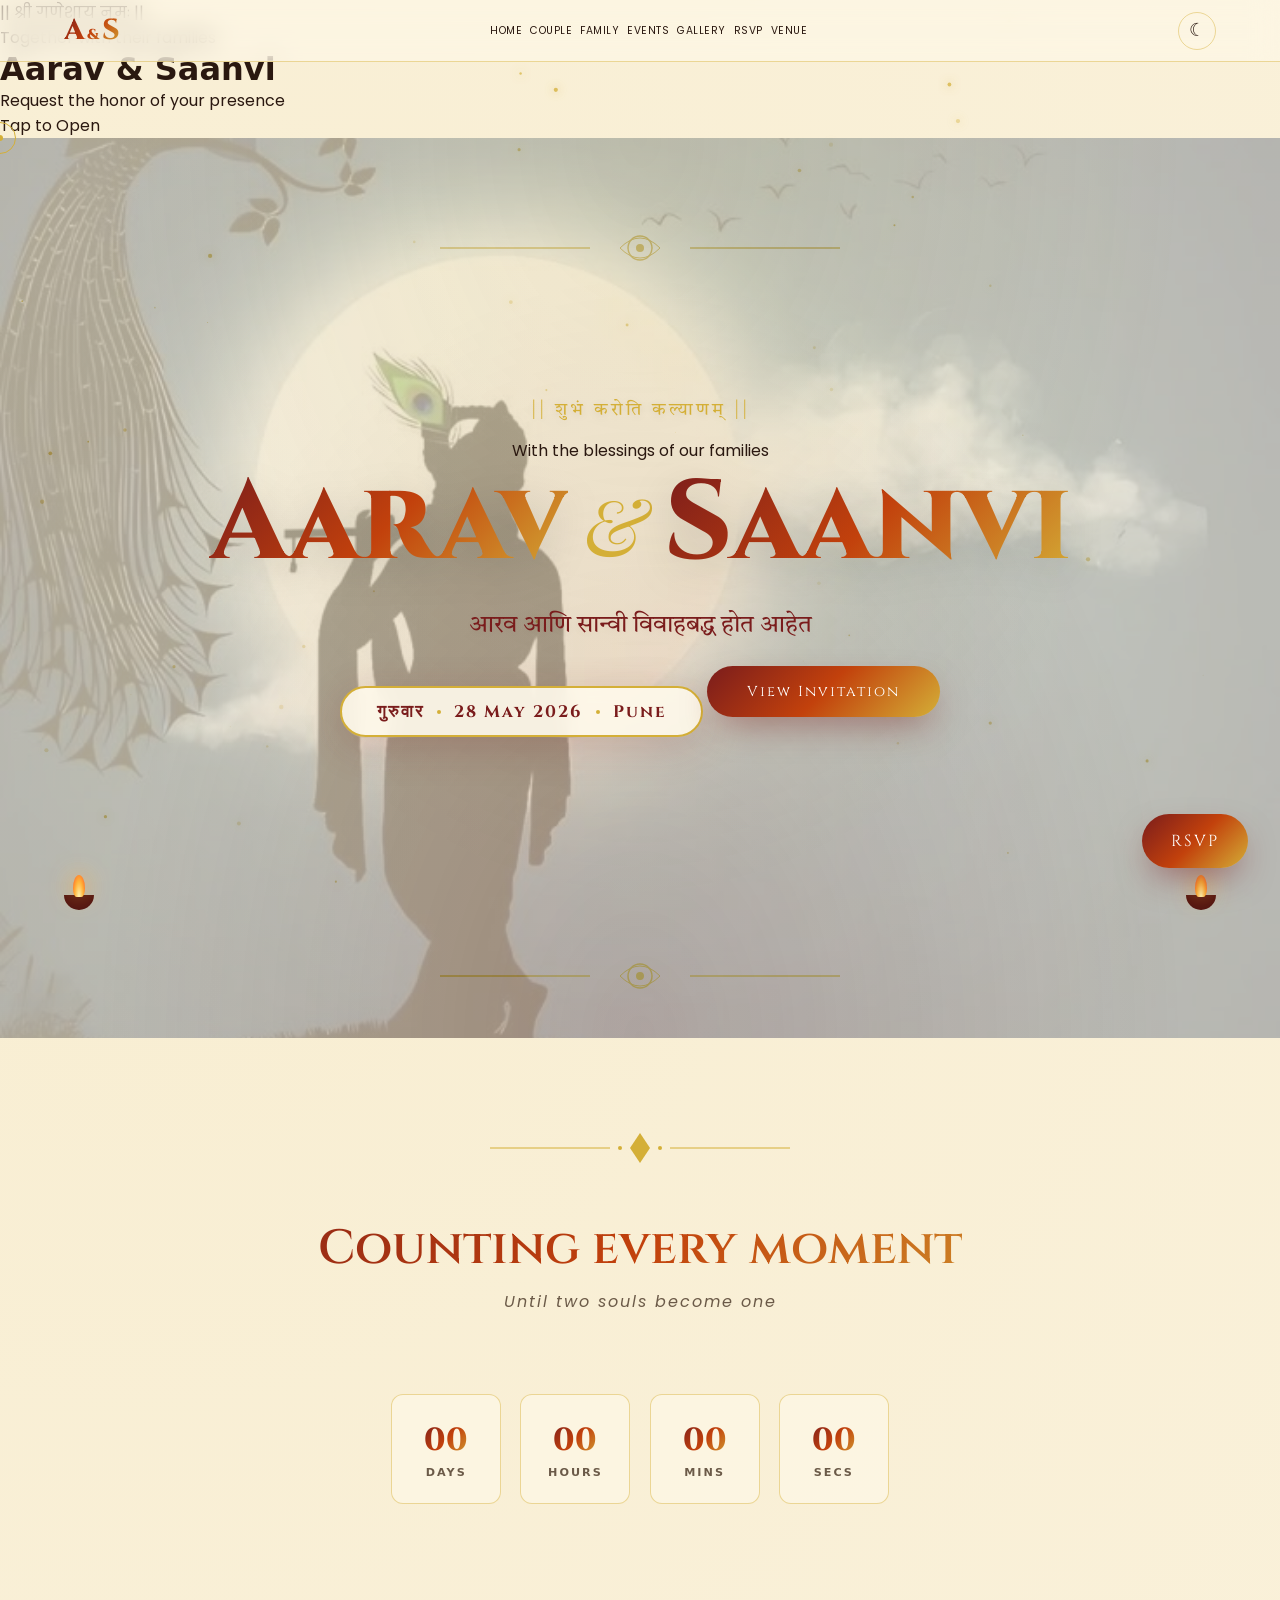
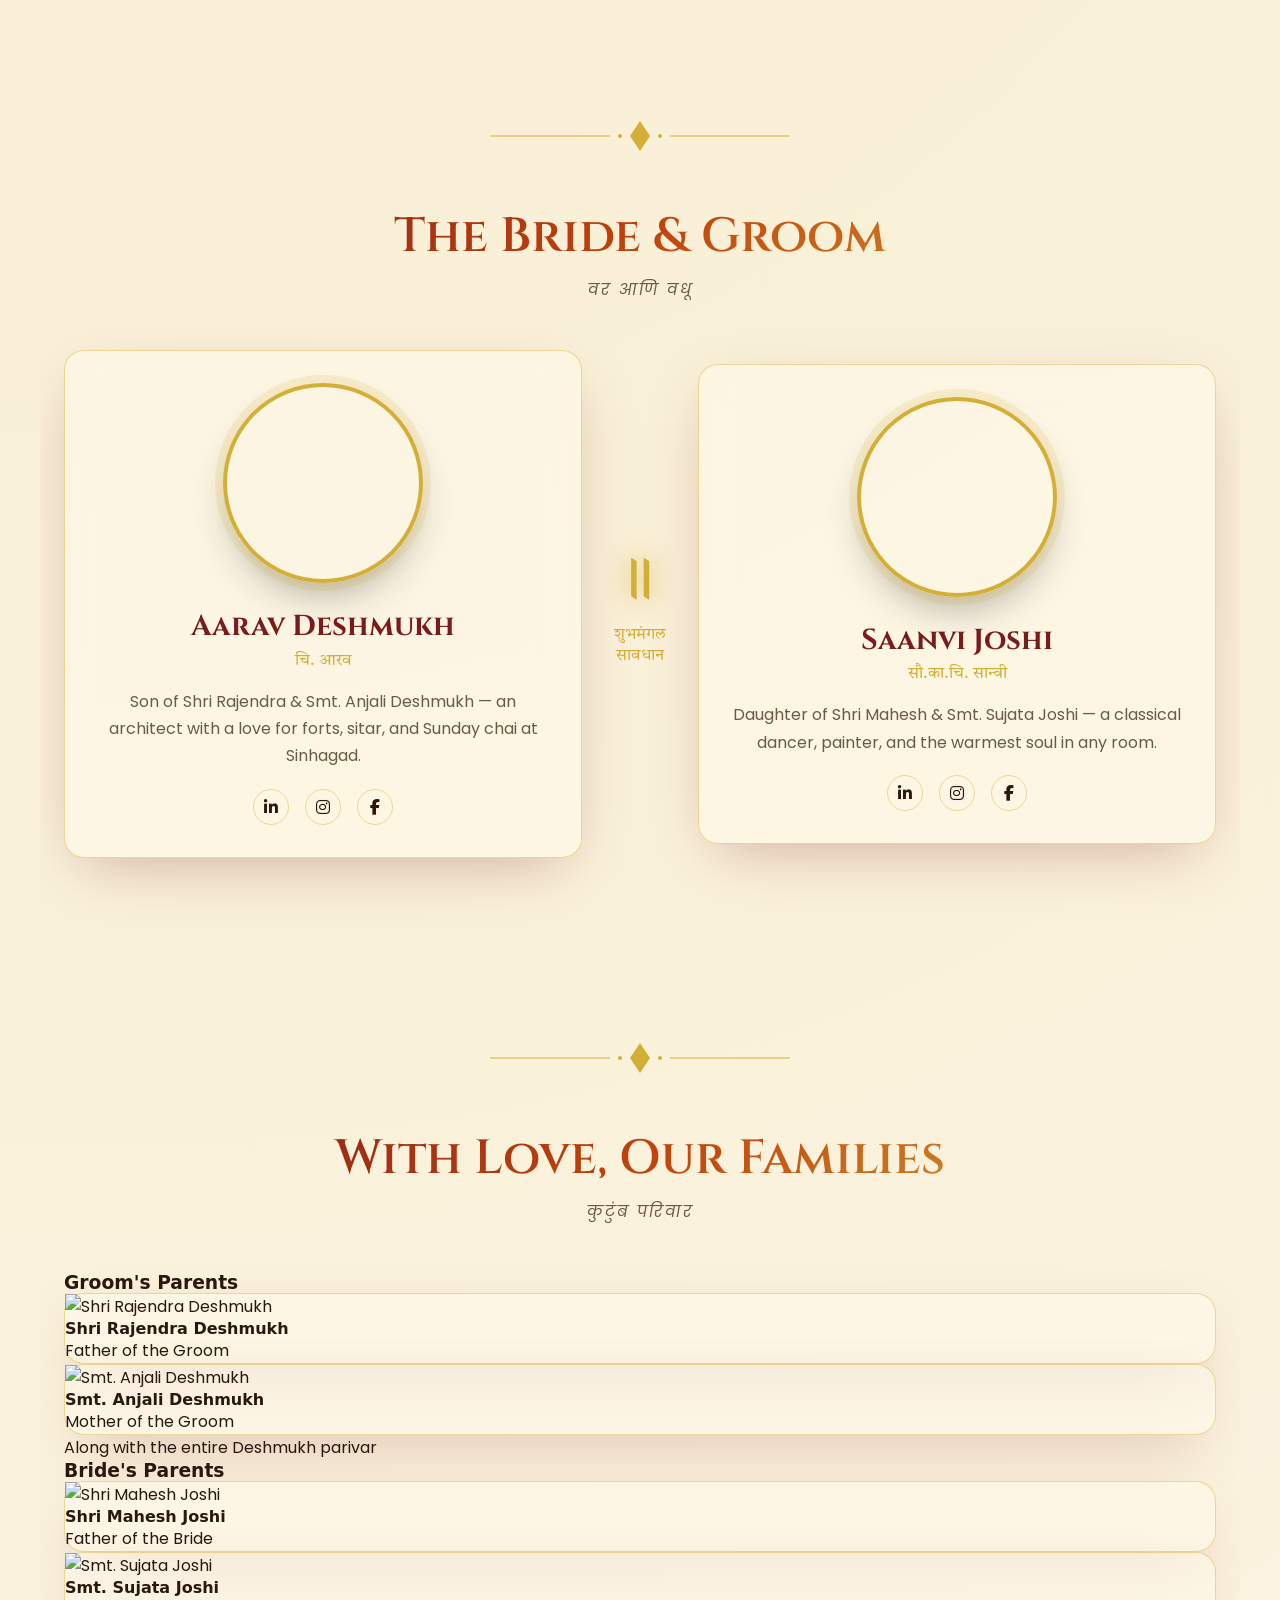
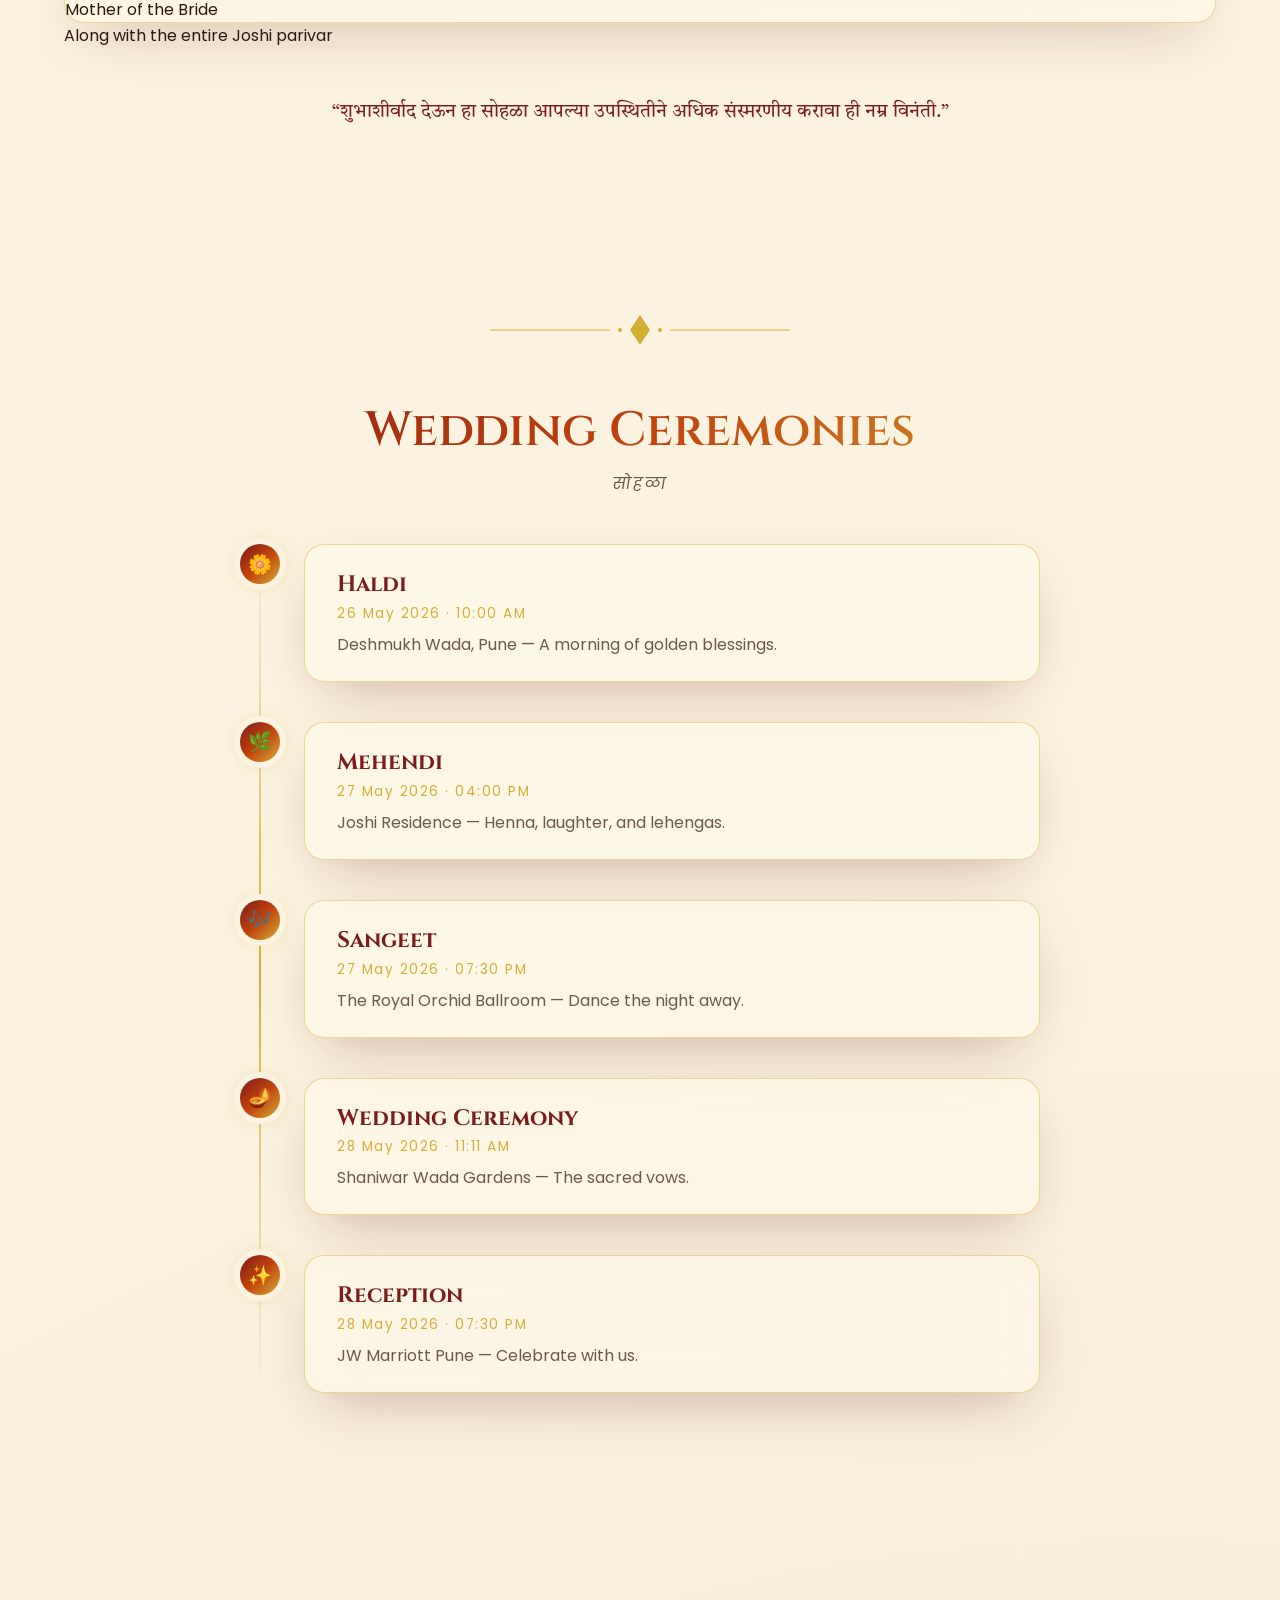
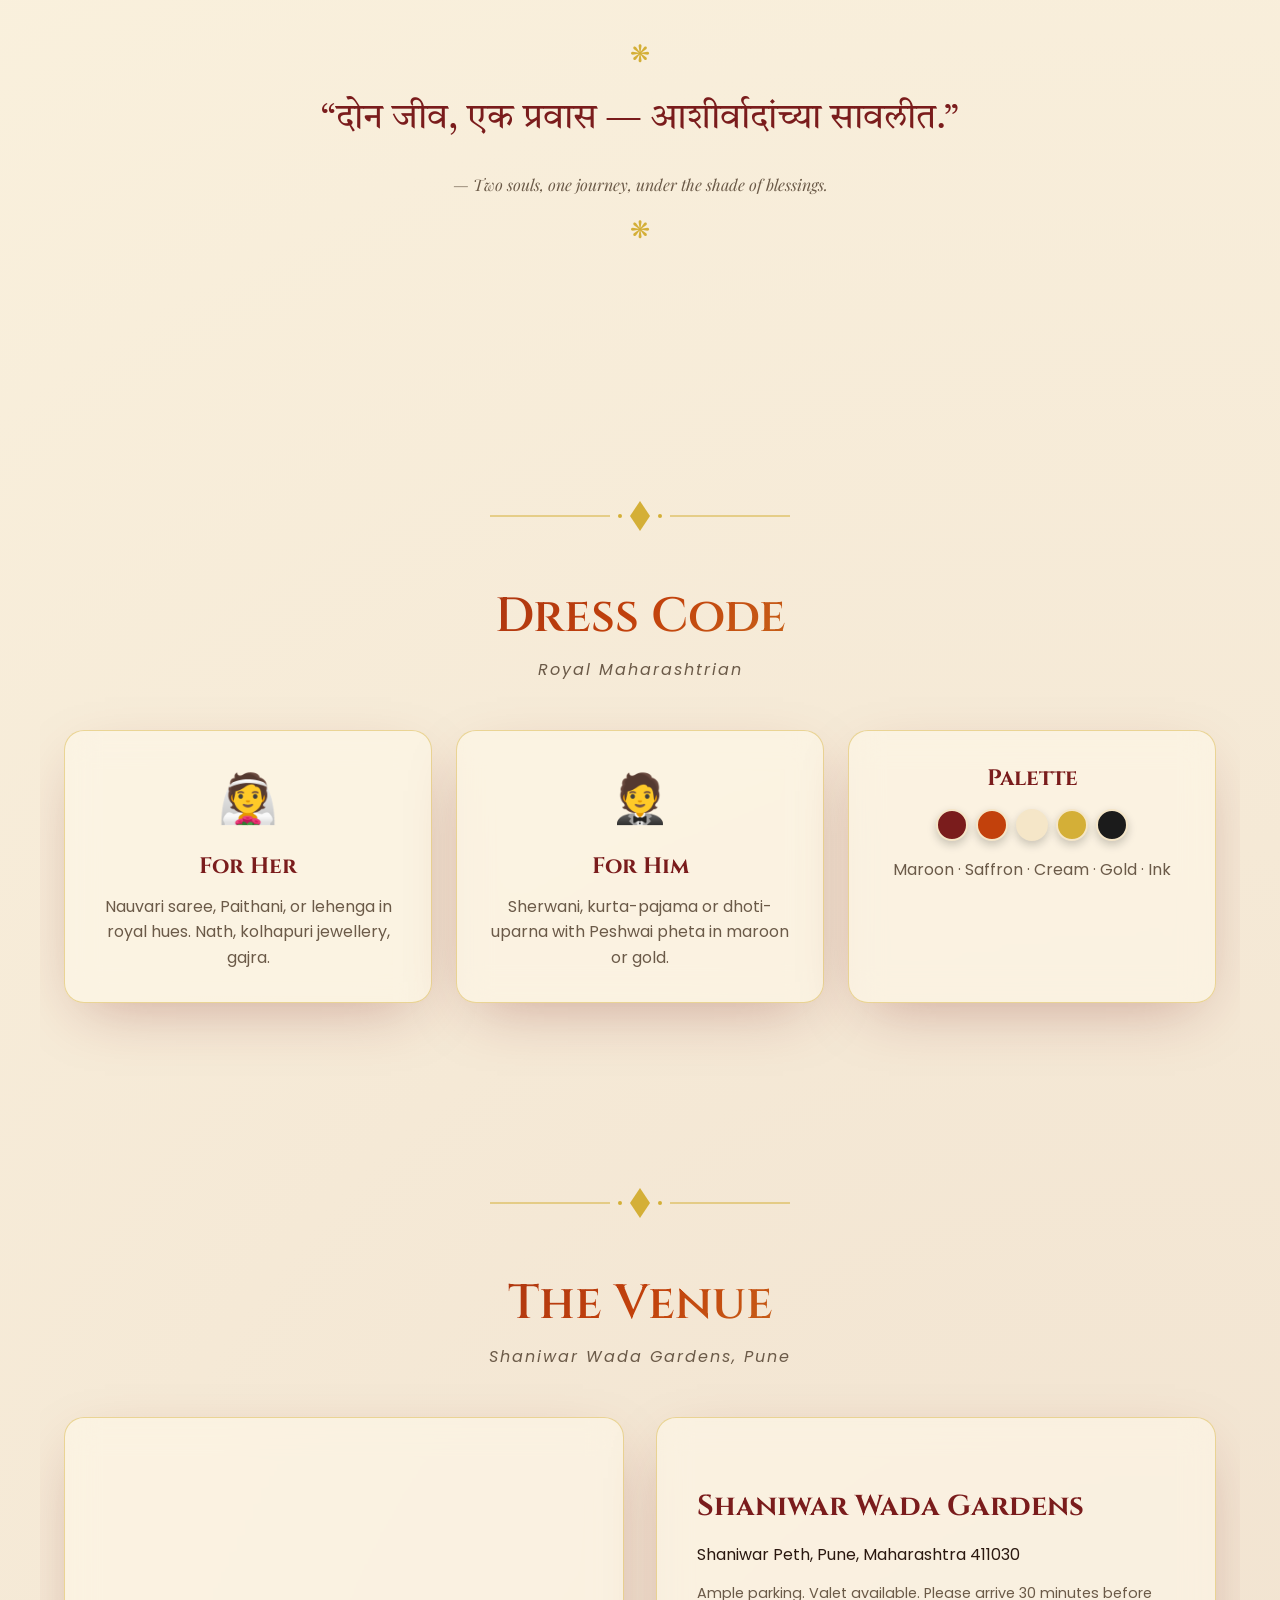
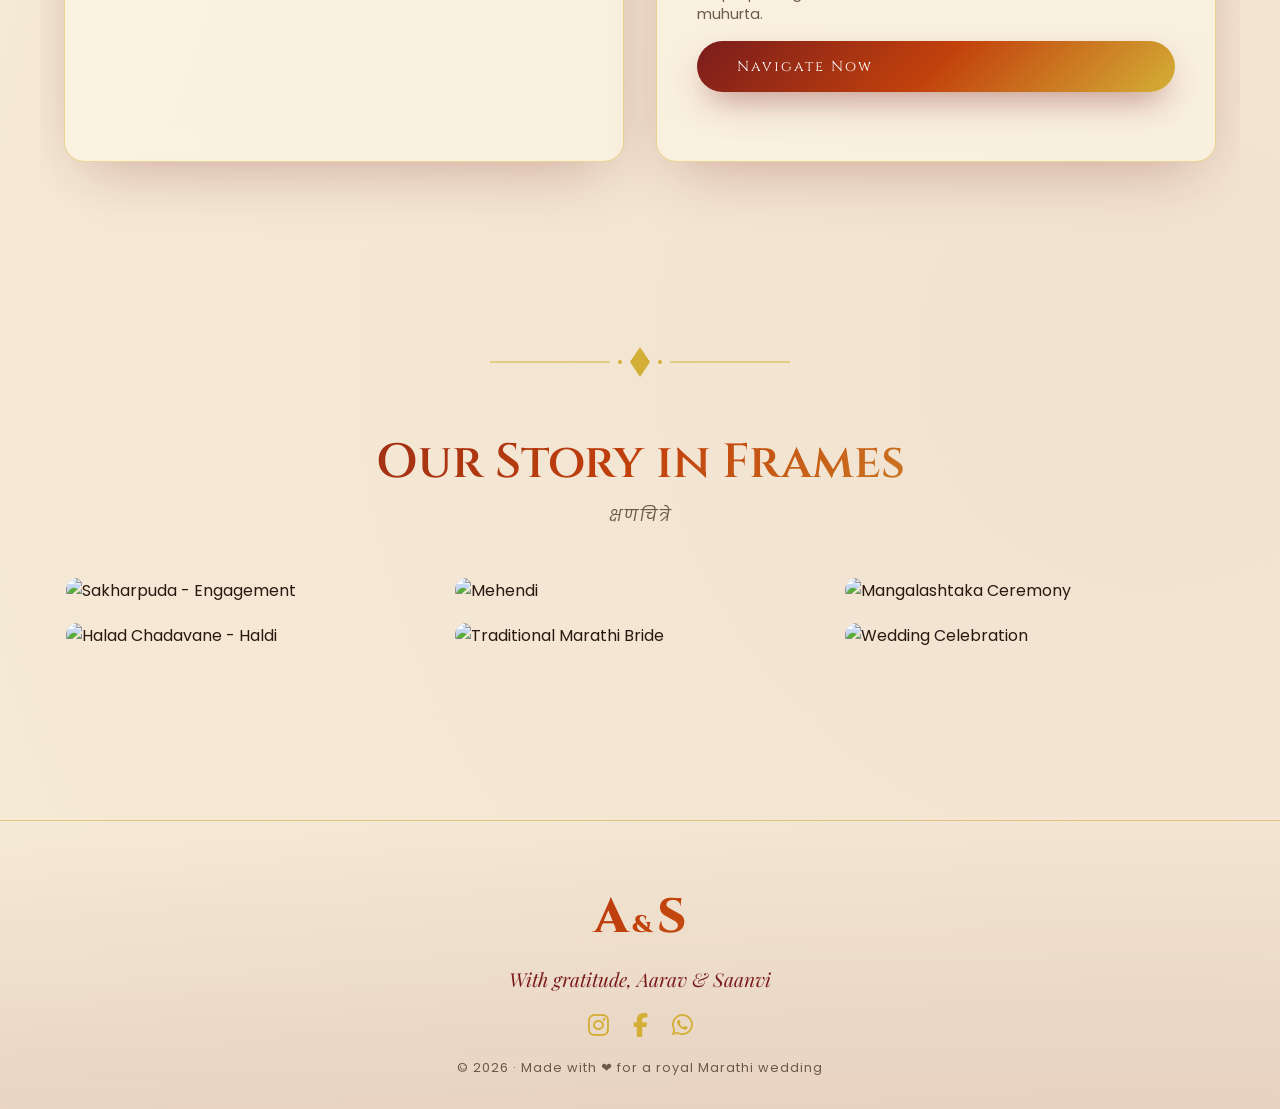
==== commit 1f8c6de0: "new" ====
--- a/index.html
+++ b/index.html
@@ -20,6 +20,33 @@
   <p class="loader-text">|| श्री गणेशाय नमः ||</p>
 </div>
 
+<!-- =========== INTRO GATE OVERLAY =========== -->
+<div id="intro-overlay" class="intro-overlay">
+  <div class="intro-bg-pattern"></div>
+  <div class="gate-container" id="gateContainer">
+    <div class="gate-light" id="gateLight"></div>
+    <div class="gate-left" id="gateLeft">
+      <div class="gate-ornament-left"></div>
+      <div class="gate-handle"></div>
+    </div>
+    <div class="gate-right" id="gateRight">
+      <div class="gate-ornament-right"></div>
+      <div class="gate-handle"></div>
+    </div>
+    <div class="gate-content">
+      <p class="gate-shlok">|| श्री गणेशाय नमः ||</p>
+      <p class="gate-pre">Together with their families</p>
+      <h1 class="gate-names">
+        <span class="name">Aarav</span>
+        <span class="amp">&amp;</span>
+        <span class="name">Saanvi</span>
+      </h1>
+      <p class="gate-request">Request the honor of your presence</p>
+      <p class="gate-tap-hint">Tap to Open</p>
+    </div>
+  </div>
+</div>
+
 <!-- =========== CUSTOM CURSOR =========== -->
 <div class="cursor-dot"></div>
 <div class="cursor-ring"></div>
@@ -41,11 +68,11 @@
   <nav class="nav-links" id="navLinks">
     <a href="#hero">Home</a>
     <a href="#couple">Couple</a>
+    <a href="#family">Family</a>
     <a href="#events">Events</a>
     <a href="#gallery">Gallery</a>
     <a href="#rsvp">RSVP</a>
     <a href="#venue">Venue</a>
-    <a href="#family">Family</a>
   </nav>
   <div class="nav-actions">
     <button class="icon-btn" id="themeToggle" title="Toggle theme">☾</button>
@@ -140,6 +167,60 @@
   </div>
 </section>
 
+<!-- =========== FAMILY =========== -->
+<section id="family" class="section">
+  <div class="ornament-sep" data-aos="fade-up"></div>
+  <h2 class="section-title" data-aos="fade-up">With Love, Our Families</h2>
+  <p class="section-sub" data-aos="fade-up">कुटुंब परिवार</p>
+
+  <div class="family-layout-wrapper">
+    <div class="family-parent-group">
+      <h3 class="family-group-title" data-aos="fade-up">Groom's Parents</h3>
+      <div class="family-cards-row">
+        <div class="family-portrait-card glass" data-aos="fade-right">
+          <div class="portrait-frame">
+            <img src="https://images.unsplash.com/photo-1566753323558-f4e0952af115?w=800&q=80" alt="Shri Rajendra Deshmukh" class="portrait-img">
+          </div>
+          <h4 class="parent-name">Shri Rajendra Deshmukh</h4>
+          <p class="parent-role">Father of the Groom</p>
+        </div>
+        <div class="family-portrait-card glass" data-aos="fade-left" data-aos-delay="100">
+          <div class="portrait-frame">
+            <img src="https://images.unsplash.com/photo-1610030469983-98e550d6193c?w=800&q=80" alt="Smt. Anjali Deshmukh" class="portrait-img">
+          </div>
+          <h4 class="parent-name">Smt. Anjali Deshmukh</h4>
+          <p class="parent-role">Mother of the Groom</p>
+        </div>
+      </div>
+      <p class="family-blessing-line" data-aos="fade-up">Along with the entire Deshmukh parivar</p>
+    </div>
+
+    <div class="family-parent-group">
+      <h3 class="family-group-title" data-aos="fade-up">Bride's Parents</h3>
+      <div class="family-cards-row">
+        <div class="family-portrait-card glass" data-aos="fade-right">
+          <div class="portrait-frame">
+            <img src="https://images.unsplash.com/photo-1610030469668-935142b96dc4?w=800&q=80" alt="Shri Mahesh Joshi" class="portrait-img">
+          </div>
+          <h4 class="parent-name">Shri Mahesh Joshi</h4>
+          <p class="parent-role">Father of the Bride</p>
+        </div>
+        <div class="family-portrait-card glass" data-aos="fade-left" data-aos-delay="100">
+          <div class="portrait-frame">
+            <img src="https://images.unsplash.com/photo-1621111848501-8d33b244b207?w=800&q=80" alt="Smt. Sujata Joshi" class="portrait-img">
+          </div>
+          <h4 class="parent-name">Smt. Sujata Joshi</h4>
+          <p class="parent-role">Mother of the Bride</p>
+        </div>
+      </div>
+      <p class="family-blessing-line" data-aos="fade-up">Along with the entire Joshi parivar</p>
+    </div>
+  </div>
+  <p class="blessing" data-aos="fade-up">
+    “शुभाशीर्वाद देऊन हा सोहळा आपल्या उपस्थितीने अधिक संस्मरणीय करावा ही नम्र विनंती.”
+  </p>
+</section>
+
 <!-- =========== EVENTS =========== -->
 <section id="events" class="section">
   <div class="ornament-sep" data-aos="fade-up"></div>
@@ -260,28 +341,6 @@
   </div>
 </section>
 
-<!-- =========== FAMILY =========== -->
-<section id="family" class="section">
-  <div class="ornament-sep" data-aos="fade-up"></div>
-  <h2 class="section-title" data-aos="fade-up">With Love, Our Families</h2>
-  <p class="section-sub" data-aos="fade-up">कुटुंब परिवार</p>
-  <div class="family-grid">
-    <div class="family-card glass" data-aos="fade-right">
-      <p class="fam-tag">Groom's Parents</p>
-      <h3>Shri Rajendra &amp; Smt. Anjali Deshmukh</h3>
-      <p class="muted">Along with the entire Deshmukh parivar</p>
-    </div>
-    <div class="family-card glass" data-aos="fade-left">
-      <p class="fam-tag">Bride's Parents</p>
-      <h3>Shri Mahesh &amp; Smt. Sujata Joshi</h3>
-      <p class="muted">Along with the entire Joshi parivar</p>
-    </div>
-  </div>
-  <p class="blessing" data-aos="fade-up">
-    “शुभाशीर्वाद देऊन हा सोहळा आपल्या उपस्थितीने अधिक संस्मरणीय करावा ही नम्र विनंती.”
-  </p>
-</section>
-
 <!-- =========== FOOTER =========== -->
 <footer class="footer">
   <div class="footer-monogram">A<small>&amp;</small>S</div>
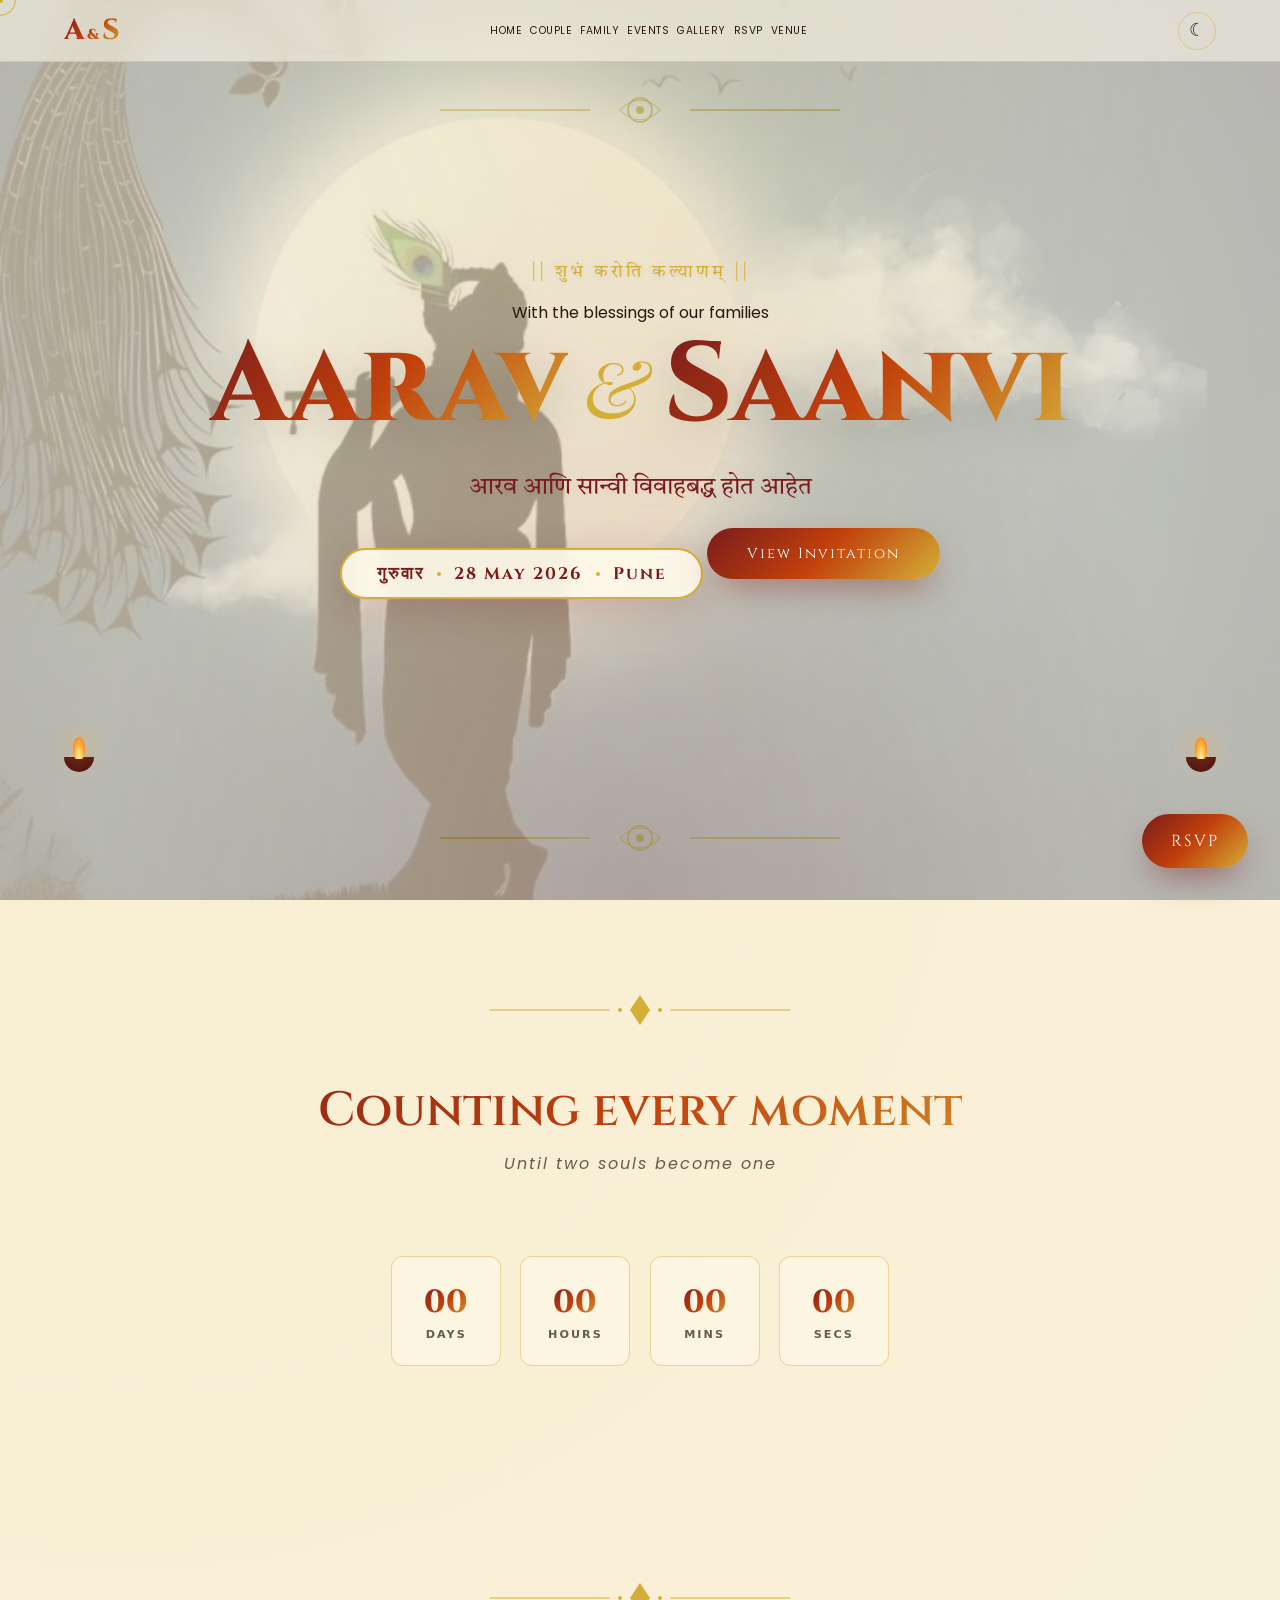
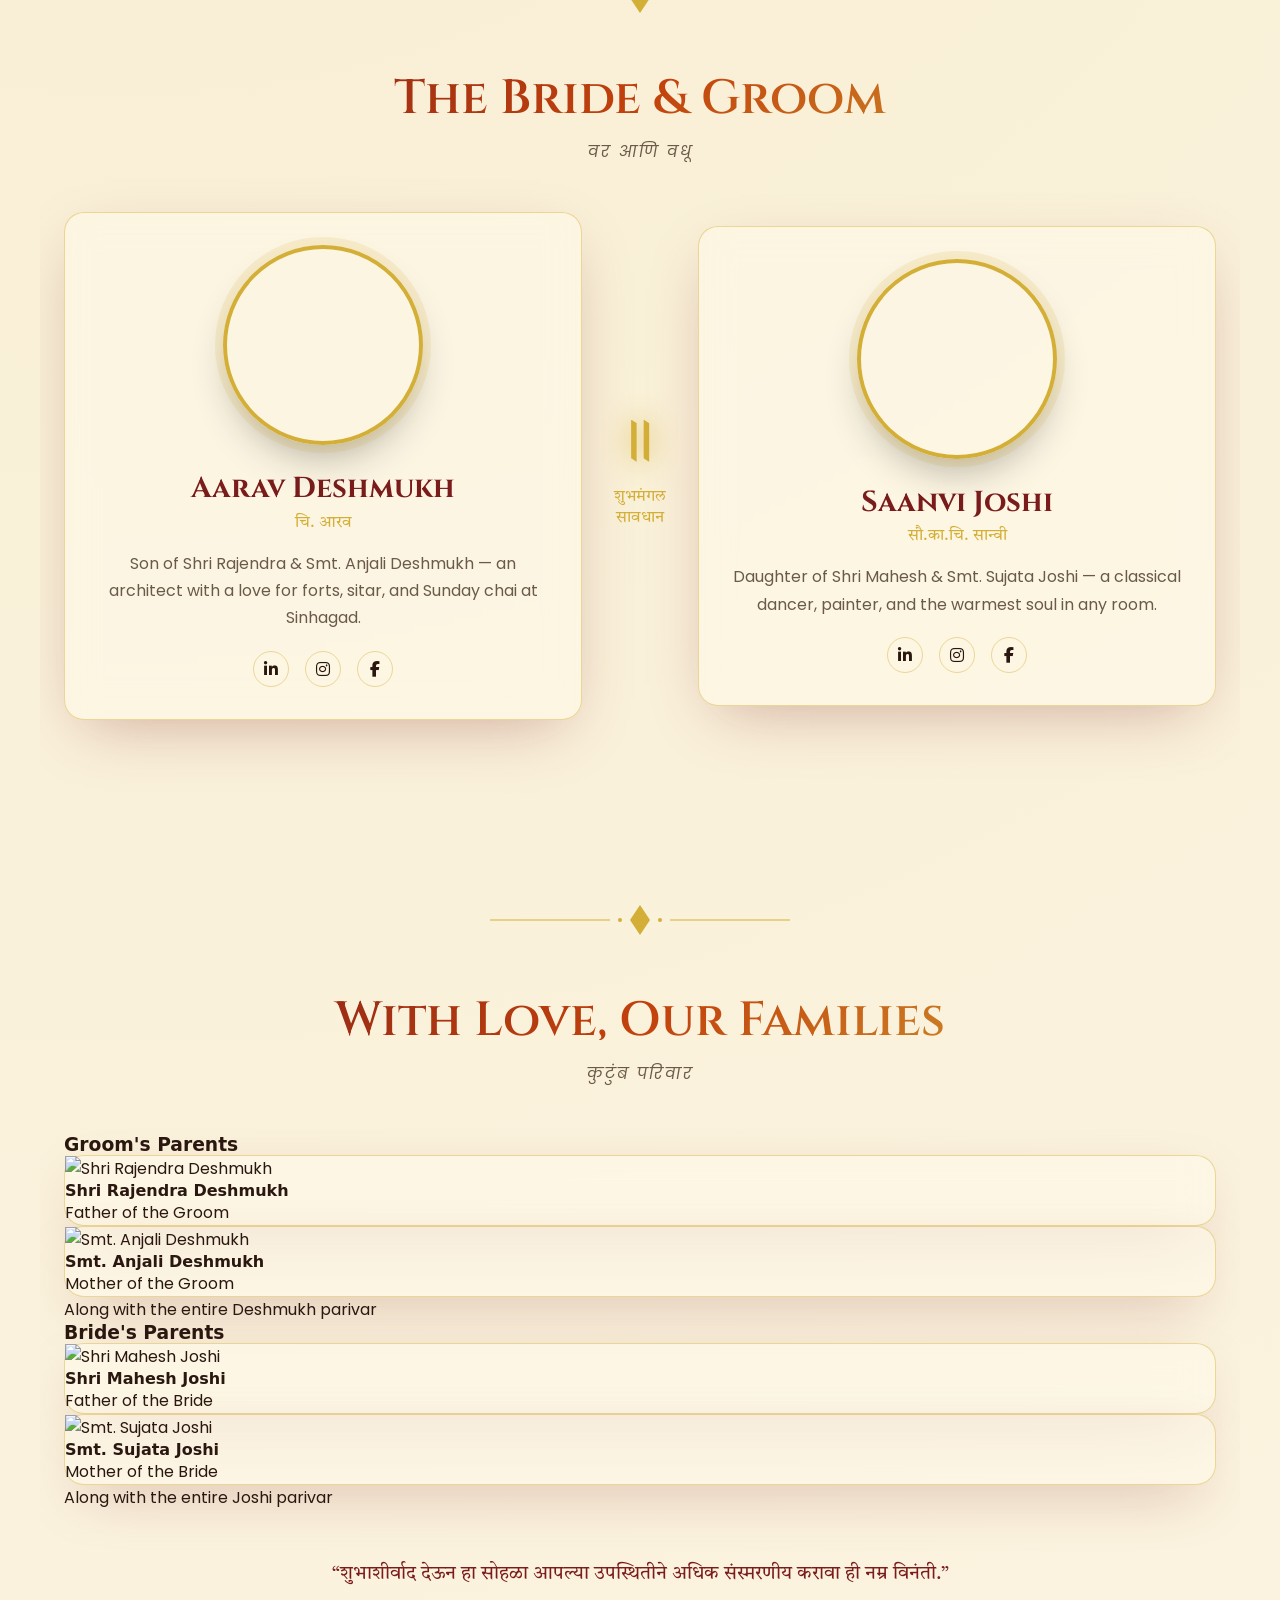
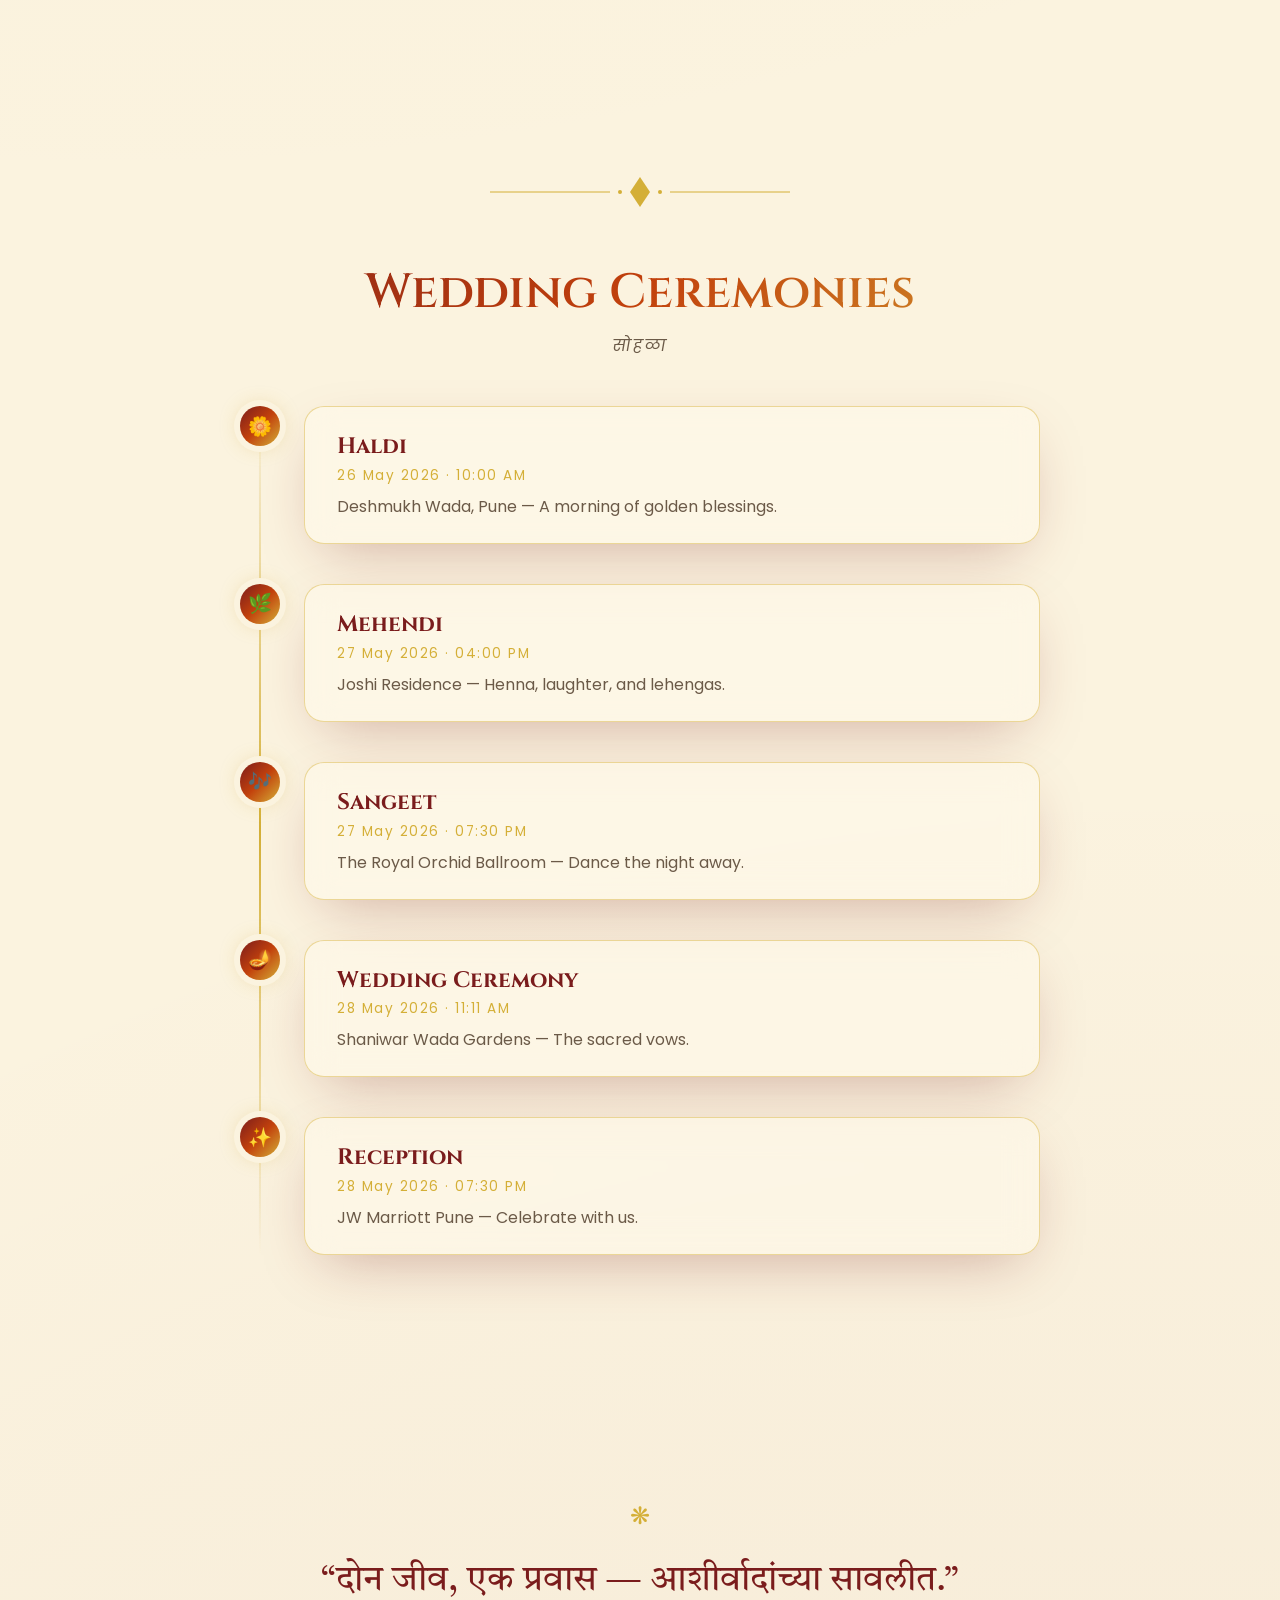
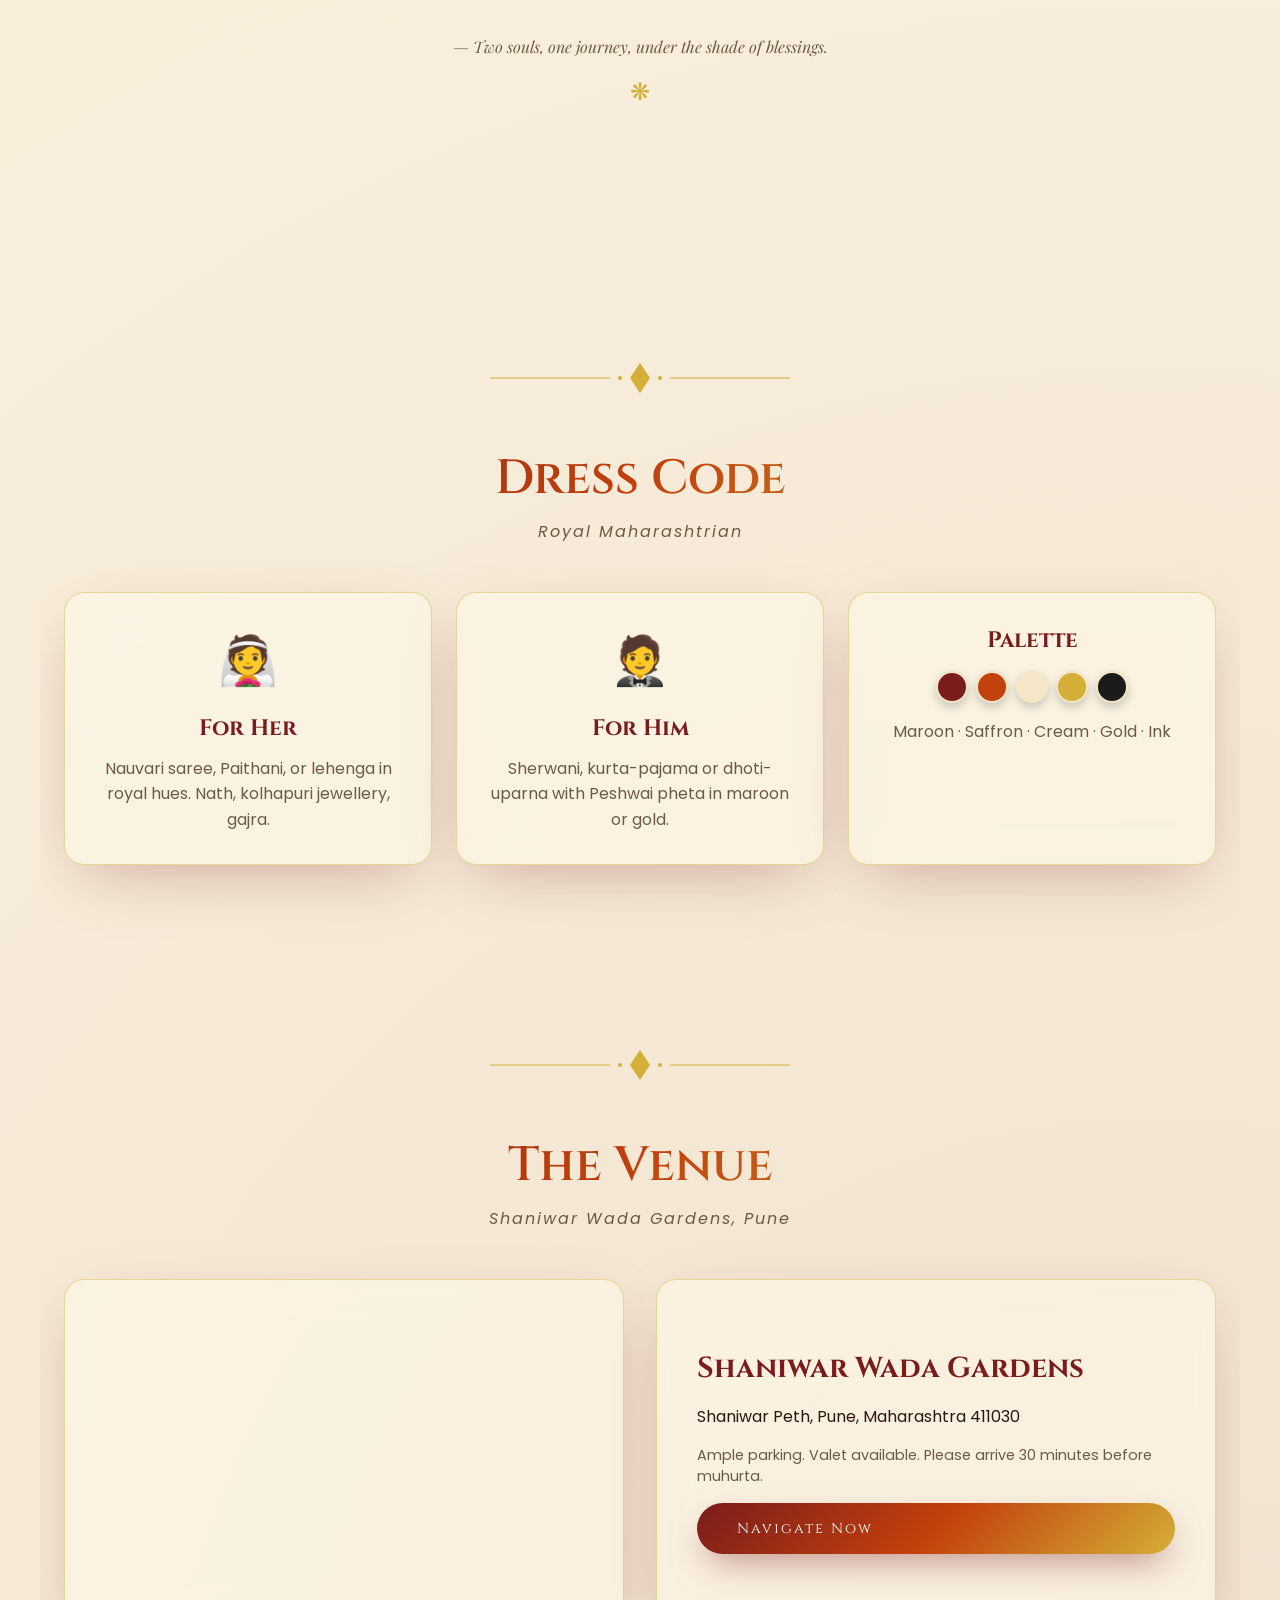
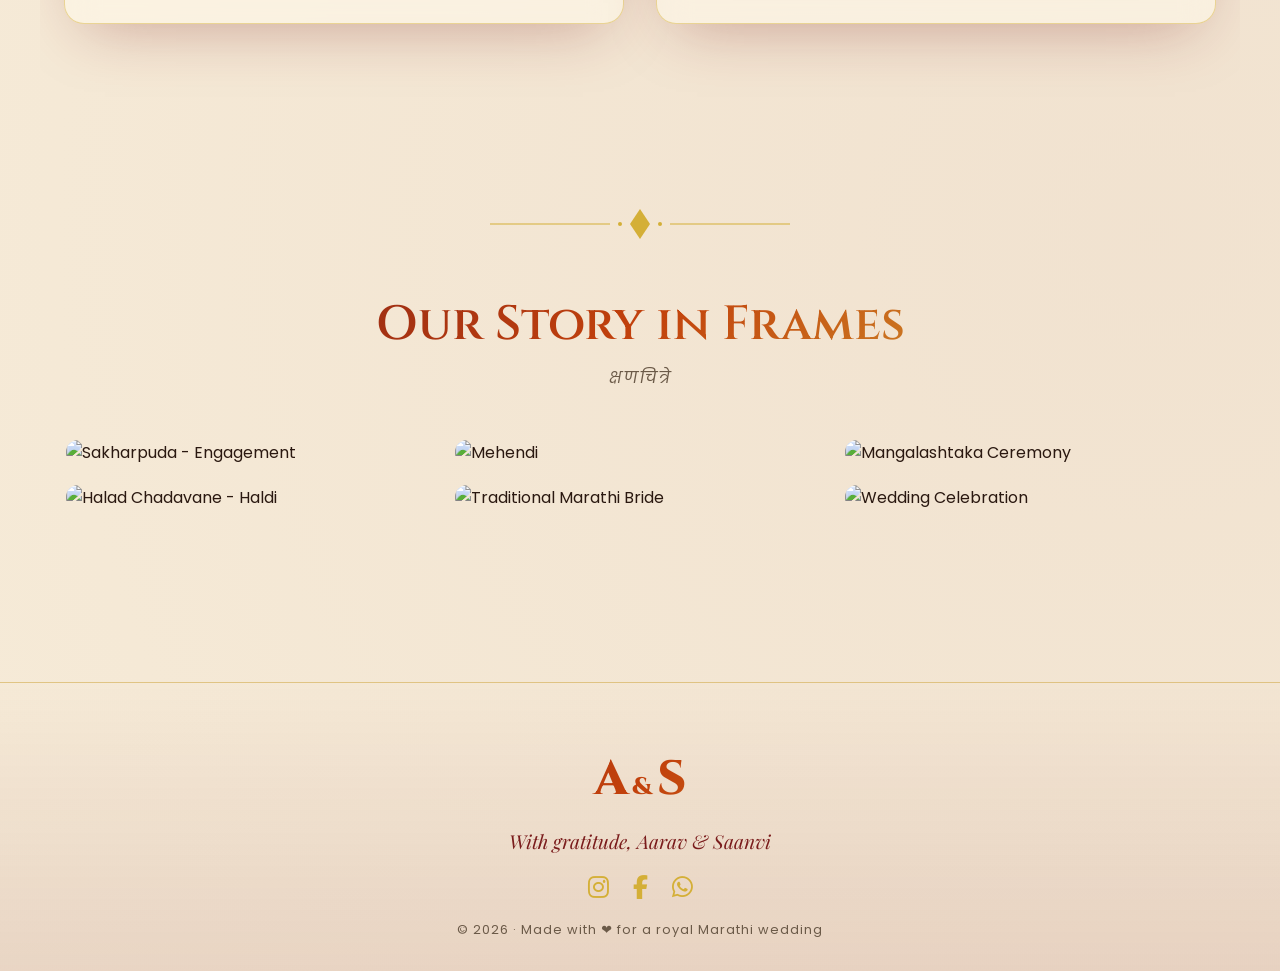
==== commit b243d0db: "new" ====
--- a/index.html
+++ b/index.html
@@ -18,33 +18,6 @@
 <div id="loader" class="loader">
   <div class="loader-mandala"></div>
   <p class="loader-text">|| श्री गणेशाय नमः ||</p>
-</div>
-
-<!-- =========== INTRO GATE OVERLAY =========== -->
-<div id="intro-overlay" class="intro-overlay">
-  <div class="intro-bg-pattern"></div>
-  <div class="gate-container" id="gateContainer">
-    <div class="gate-light" id="gateLight"></div>
-    <div class="gate-left" id="gateLeft">
-      <div class="gate-ornament-left"></div>
-      <div class="gate-handle"></div>
-    </div>
-    <div class="gate-right" id="gateRight">
-      <div class="gate-ornament-right"></div>
-      <div class="gate-handle"></div>
-    </div>
-    <div class="gate-content">
-      <p class="gate-shlok">|| श्री गणेशाय नमः ||</p>
-      <p class="gate-pre">Together with their families</p>
-      <h1 class="gate-names">
-        <span class="name">Aarav</span>
-        <span class="amp">&amp;</span>
-        <span class="name">Saanvi</span>
-      </h1>
-      <p class="gate-request">Request the honor of your presence</p>
-      <p class="gate-tap-hint">Tap to Open</p>
-    </div>
-  </div>
 </div>
 
 <!-- =========== CUSTOM CURSOR =========== -->
@@ -79,10 +52,6 @@
     <button class="hamburger" id="hamburger" aria-label="Menu"><span></span><span></span><span></span></button>
   </div>
 </header>
-
-<audio id="bgMusic" loop>
-  <source src="https://cdn.pixabay.com/download/audio/2022/03/15/audio_b87e9c4d6e.mp3?filename=indian-sitar-meditation-7969.mp3" type="audio/mpeg">
-</audio>
 
 <!-- =========== HERO =========== -->
 <section id="hero" class="hero">
